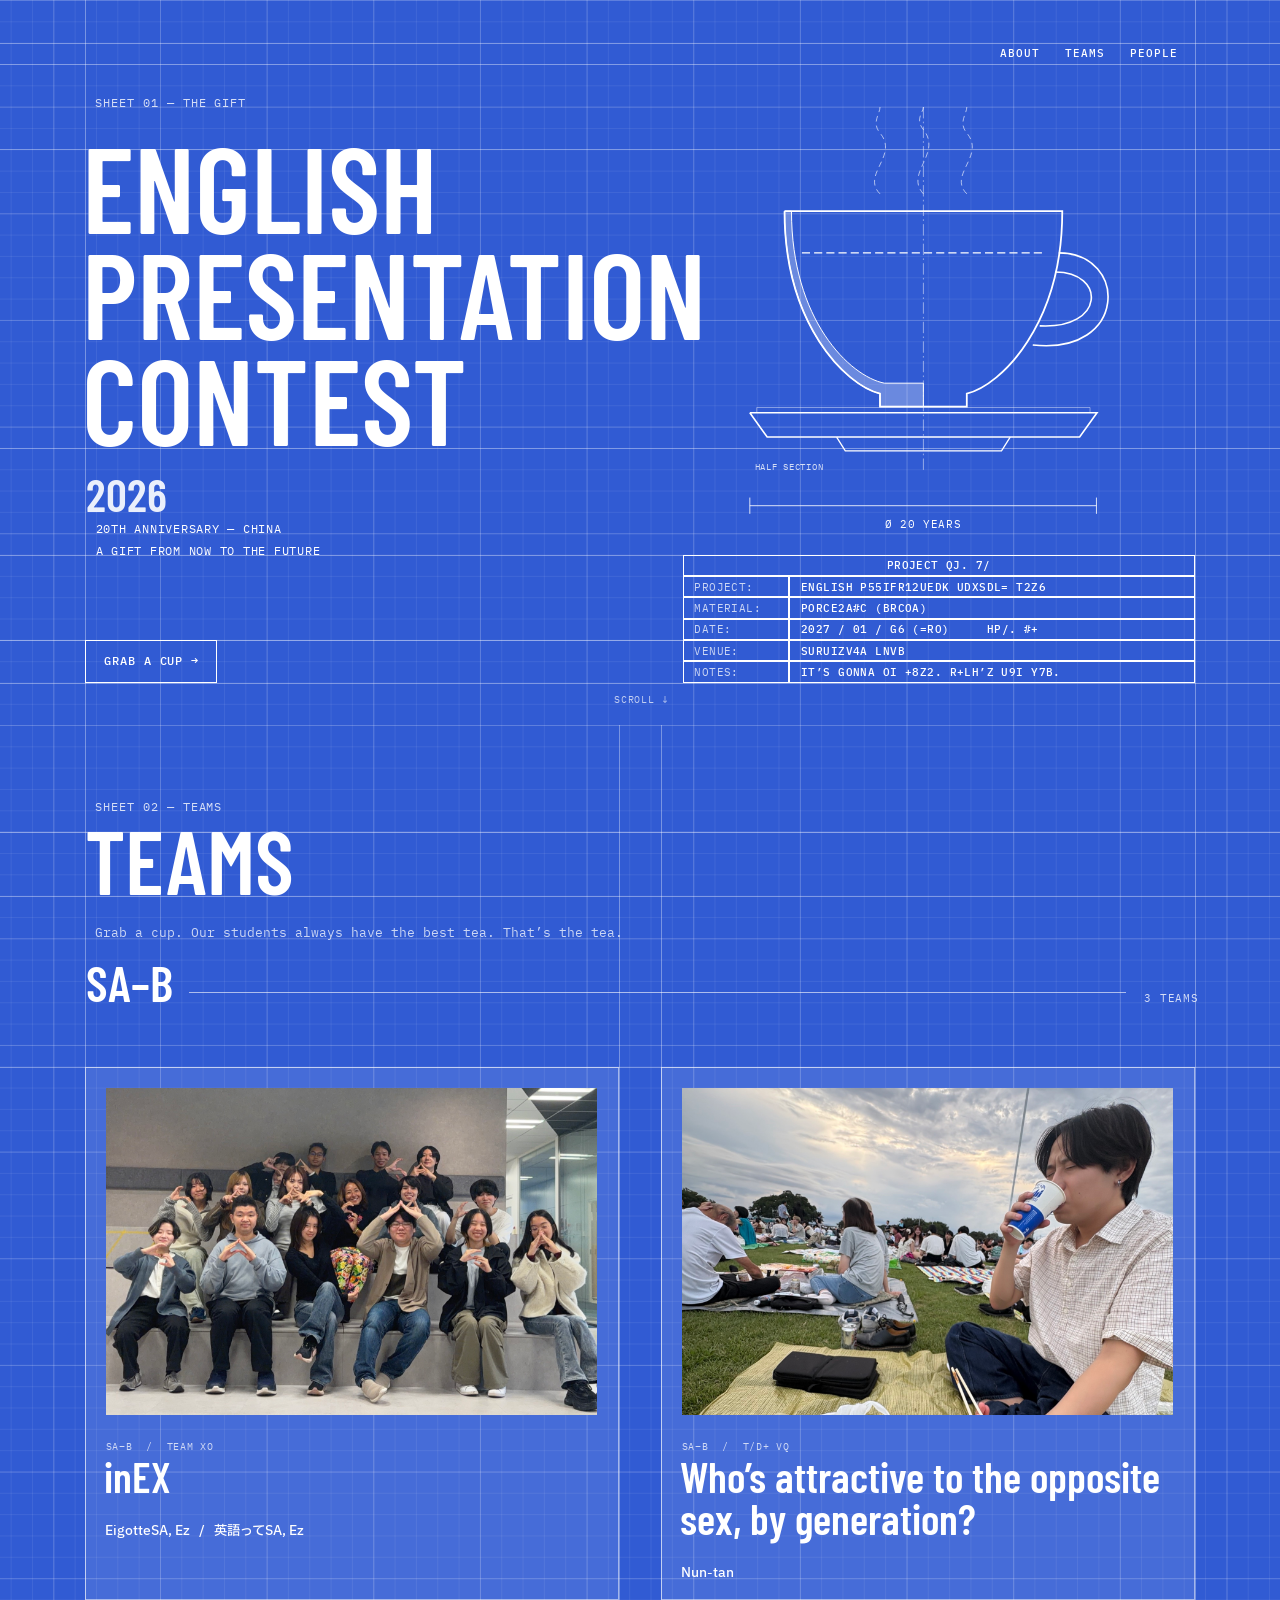
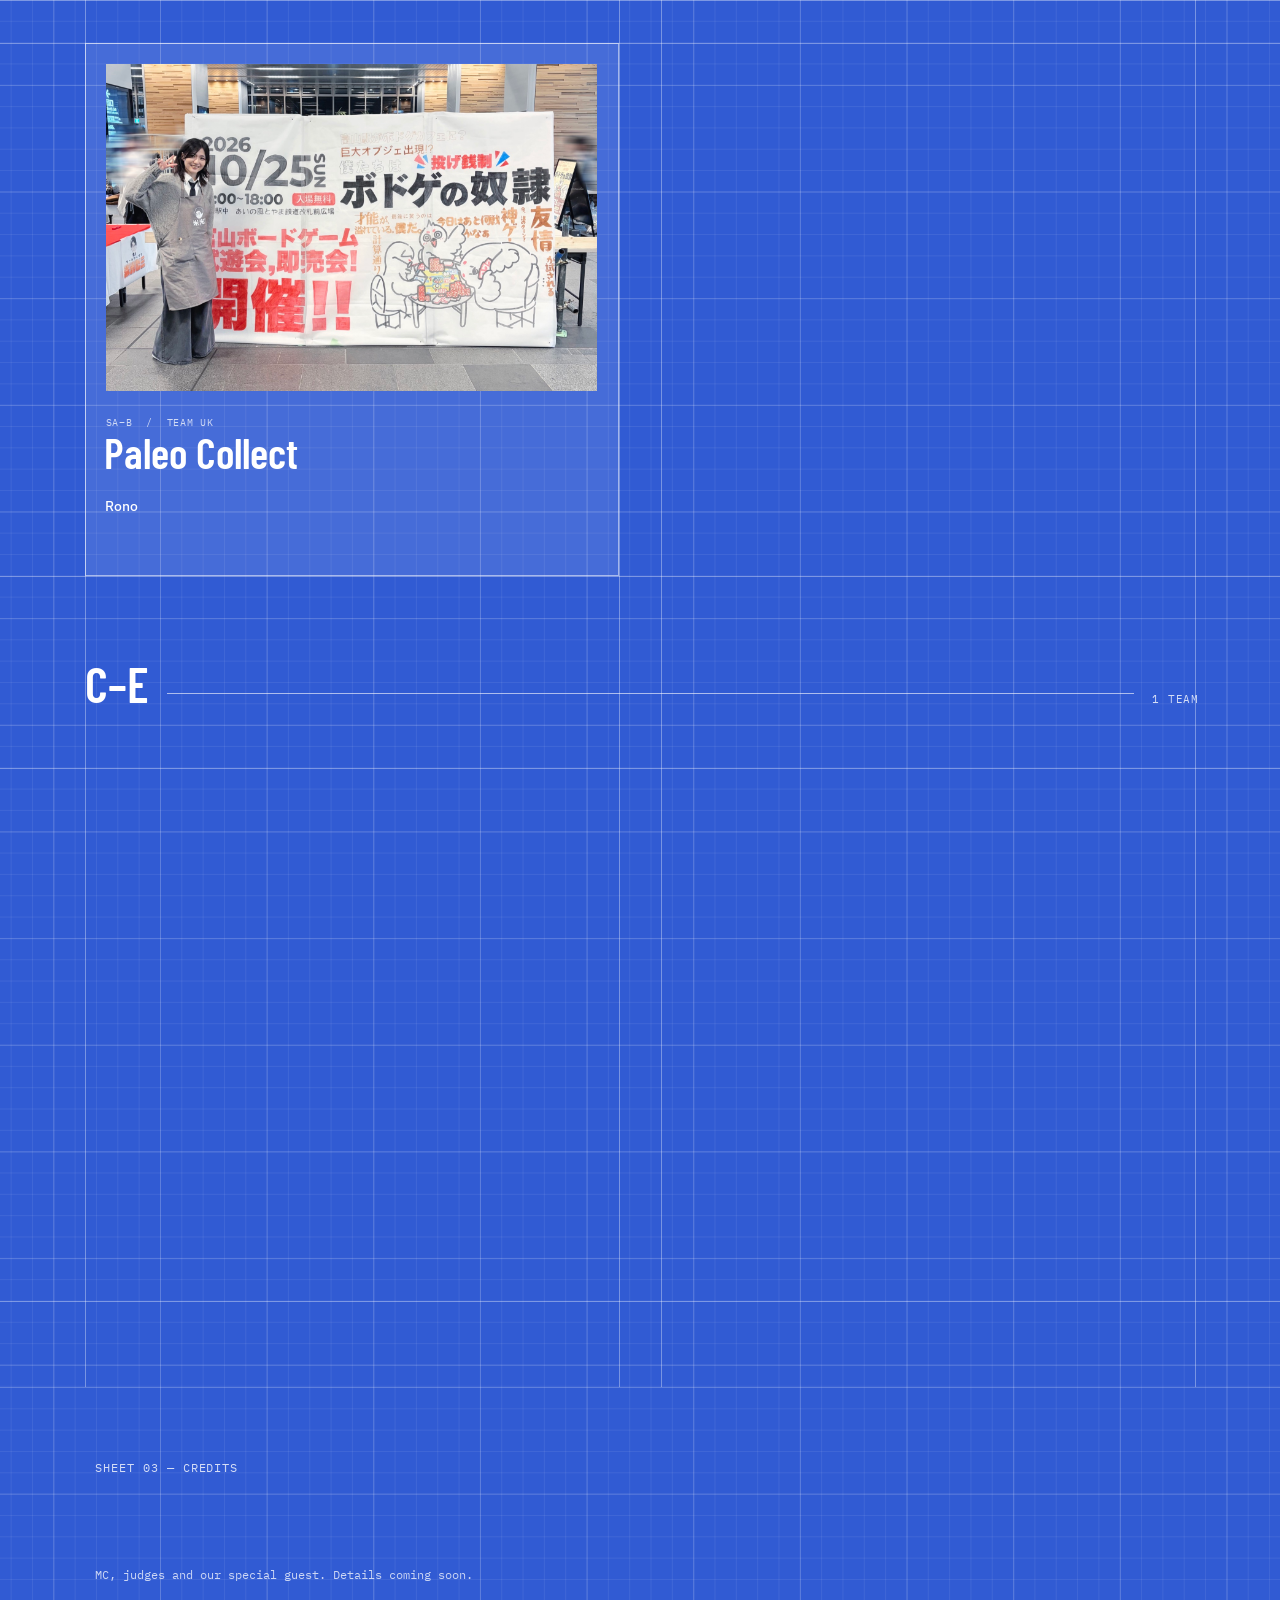
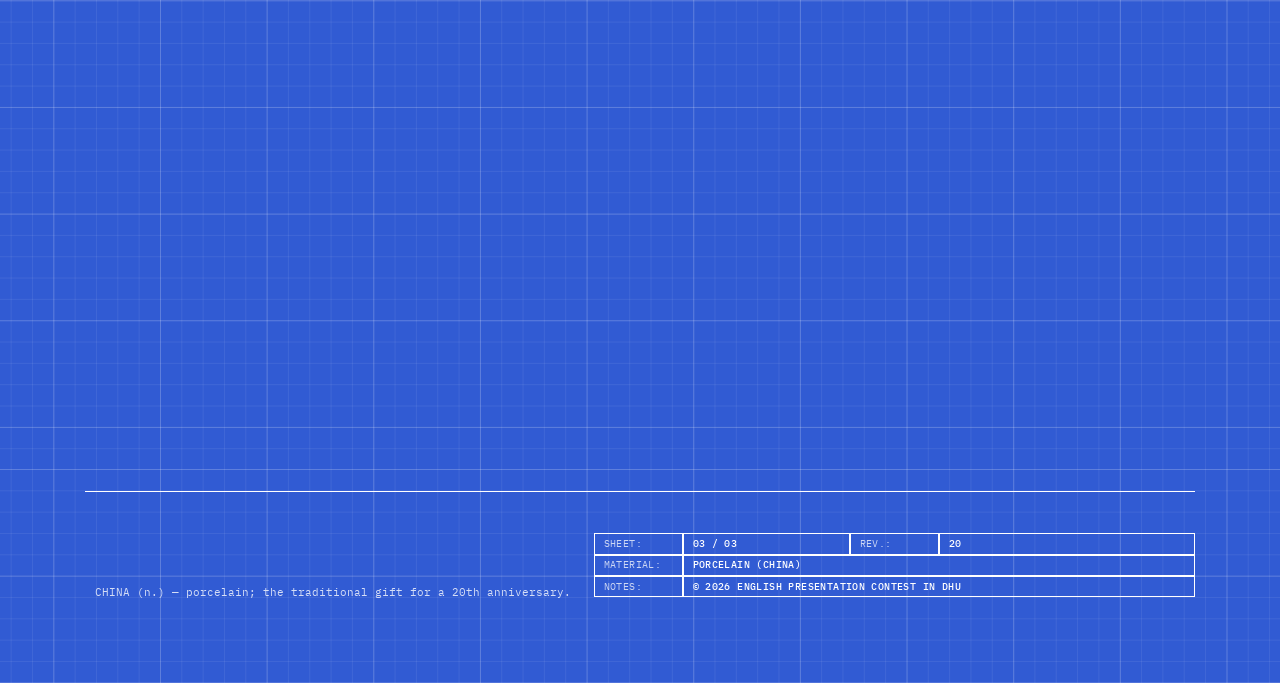
==== index.html @ fc4912f4 "Add EPC 2026 contest site (teacup blueprint design) Static one-page site: hero with teacup half-sect" ====
<!doctype html>
<html lang="en">
<head>
<meta charset="utf-8">
<meta name="viewport" content="width=device-width, initial-scale=1">
<title>English Presentation Contest in DHU 2026</title>
<meta name="description" content="English Presentation Contest in DHU 2026 — the 20th anniversary.">
<link rel="preconnect" href="https://fonts.googleapis.com">
<link rel="preconnect" href="https://fonts.gstatic.com" crossorigin>
<link href="https://fonts.googleapis.com/css2?family=Barlow+Condensed:wght@600&family=IBM+Plex+Mono:wght@400;500&family=IBM+Plex+Sans+JP:wght@500&display=swap" rel="stylesheet">
<link rel="stylesheet" href="style.css">
<script>document.documentElement.classList.add('js')</script>
<script src="script.js" defer></script>
</head>
<body>
<div class="page">

<!-- ============ 01 HERO ============ -->
<header class="sheet hero" id="top"><div class="frame">
  <div class="gh" style="top:48px"></div>
  <div class="gh" style="top:72px"></div>
  <div class="gh" style="top:168px"></div>
  <div class="gh" style="top:504px"></div>
  <div class="gh" style="top:624px"></div>
  <div class="gh" style="top:720px"></div>
  <div class="gh" style="top:768px"></div>
  <div class="gv" style="left:96px"></div>
  <div class="gv" style="left:1344px"></div>

  <nav class="nav rv" style="--d:.2s" aria-label="Main">
    <a class="a mono-m" style="left:1125px" href="about.html" data-hover-decode>ABOUT</a>
    <a class="a mono-m" style="left:1198px" href="#teams" data-hover-decode>TEAMS</a>
    <a class="a mono-m" style="left:1271px" href="#people" data-hover-decode>PEOPLE</a>
  </nav>

  <p class="a mono label" data-decode style="left:107.42px;top:107px">SHEET 01 — THE GIFT</p>
  <h1 class="a bc title" style="left:92.3px;top:150.11px" aria-label="English Presentation Contest"><span class="ln" style="--d:.25s"><span>ENGLISH</span></span><span class="ln" style="--d:.37s"><span>PRESENTATION</span></span><span class="ln" style="--d:.49s"><span>CONTEST</span></span></h1>
  <p class="a bc rv" style="--d:.8s;left:96.49px;top:524px;font-size:52px;line-height:62px;color:rgba(255,255,255,.9)">2026</p>
  <p class="a mono rv" style="--d:.9s;left:107.57px;top:583px;font-size:14px;line-height:24px;letter-spacing:.06em">20TH ANNIVERSARY — CHINA<br>A GIFT FROM NOW TO THE FUTURE</p>

  <a class="cta mono-m rv" style="--d:1.0s" href="#teams"><span>GRAB A CUP <i class="arrow">→</i></span></a>

  <p class="a mono rv scroll" style="--d:2.4s;left:690.8px;top:781px;font-size:11px;line-height:14px;letter-spacing:.08em;color:rgba(255,255,255,.7)">SCROLL ↓</p>

  <svg class="a cup" viewBox="0 0 546 520" width="499.8" height="476" style="left:788.72px;top:120px" role="img" aria-label="Blueprint of a teacup and saucer, half section" fill="none" stroke="#fff">
    <g class="steam"><path d="M220 106.739C196.533 83.2565 243.467 59.7739 220 32.0217C209.333 19.213 220 8.53913 220 0M273.333 106.739C249.867 81.1217 296.8 57.6391 273.333 27.7522C262.667 14.9435 273.333 6.40435 273.333 0M326.667 106.739C303.2 83.2565 350.133 59.7739 326.667 32.0217C316 19.213 326.667 8.53913 326.667 0" stroke-opacity=".75" stroke-dasharray="7 5"/></g>
    <path class="draw" style="--d:.55s" pathLength="1" d="M102.667 128.087C102.667 266.848 177.333 341.565 220 352.239V368.25H326.667V352.239C369.333 341.565 444 266.848 444 128.087H102.667Z" stroke-width="2.2"/>
    <path class="draw sec" style="--d:.75s" pathLength="1" d="M102.667 128.087C102.667 266.848 177.333 341.565 220 352.239V368.25H273.333V339.43H225.333C182.667 330.891 111.2 261.511 111.2 128.087H102.667Z" fill="#fff" stroke-width="1.2"/>
    <path class="draw" style="--d:1.0s" pathLength="1" d="M439.733 179.322C525.067 179.322 525.067 305.274 407.733 292.465M435.467 202.804C497.333 202.804 497.333 273.252 416.267 268.983" stroke-width="2"/>
    <path class="fade" style="--d:1.9s" d="M124 179.322H422.667" stroke-width="1.5" stroke-dasharray="10 5"/>
    <path class="draw" style="--d:1.15s" pathLength="1" d="M60 375.722H486.667L465.333 405.609H81.3333L60 375.722Z" stroke-width="2"/>
    <path class="draw" style="--d:1.3s" pathLength="1" d="M166.667 405.609L177.333 422.687H369.333L380 405.609" stroke-width="1.6"/>
    <path class="draw" style="--d:1.4s" pathLength="1" d="M68.5333 375.722V369.317H478.133V375.722" stroke-opacity=".5"/>
    <path class="fade" style="--d:.4s" d="M273.333 0V448.304" stroke-opacity=".6" stroke-dasharray="14 4 2 4"/>
    <path class="draw" style="--d:1.6s" pathLength="1" d="M60 490H486M60 480V500M486 480V500"/>
  </svg>
  <p class="a mono rv" style="--d:1.9s;left:849.13px;top:519.09px;font-size:10px;line-height:13px;letter-spacing:.08em;color:rgba(255,255,255,.8)">HALF SECTION</p>
  <p class="a mono rv" style="--d:2.0s;left:788.72px;top:581.33px;width:499.78px;text-align:center;font-size:12px;line-height:16px;letter-spacing:.06em">Ø 20 YEARS</p>

  <div class="tblock tb-hero rv" style="--d:1.3s">
    <div class="v head" data-decode data-delay="1.4">PROJECT No. 20</div>
    <div class="k">PROJECT:</div><div class="v" data-decode data-delay="1.5">ENGLISH PRESENTATION CONTEST 2026</div>
    <div class="k">MATERIAL:</div><div class="v" data-decode data-delay="1.5">PORCELAIN (CHINA)</div>
    <div class="k">DATE:</div><div class="v" style="white-space:pre" data-decode data-delay="1.5"><time datetime="2027-01-28">2027 / 01 / 28 (THU)</time>     REV. 20</div>
    <div class="k">VENUE:</div><div class="v" data-decode data-delay="1.5">SURUGADAI HALL</div>
    <div class="k">NOTES:</div><div class="v" data-decode data-delay="1.5">IT’S GONNA BE GOOD. THAT’S THE TEA.</div>
  </div>
</div></header>

<main>
<!-- ============ 02 TEAMS ============ -->
<section class="sheet teams" id="teams" aria-labelledby="teams-h"><div class="frame">
  <div class="gh" style="top:120px"></div>
  <div class="gh" style="top:192px"></div>
  <div class="gh" style="top:384px"></div>
  <div class="gh" style="top:984px"></div>
  <div class="gh" style="top:1032px"></div>
  <div class="gh" style="top:1632px"></div>
  <div class="gh" style="top:1848px"></div>
  <div class="gh" style="top:2448px"></div>
  <div class="gv" style="left:96px"></div>
  <div class="gv" style="left:696px"></div>
  <div class="gv" style="left:744px"></div>
  <div class="gv" style="left:1344px"></div>

  <p class="a mono label" data-decode style="left:107.42px;top:83px">SHEET 02 — TEAMS</p>
  <h2 class="a bc h2 rise" id="teams-h" style="left:95.18px;top:90.2px">TEAMS</h2>
  <p class="a mono" style="left:107.16px;top:224px;font-size:15px;line-height:20px;color:rgba(255,255,255,.75)">Grab a cup. Our students always have the best tea. That’s the tea.</p>

  <!-- SA–B -->
  <h3 class="a bc rise" style="left:96.21px;top:256px;font-size:56px;line-height:67px">SA–B</h3>
  <div class="group-rule" style="left:213px;top:299.5px;width:1054px"></div>
  <p class="a mono count" style="left:1287px;top:299px">3 TEAMS</p>

  <button class="card" style="left:96px;top:384px" data-team="eigottesa-ez" aria-haspopup="dialog">
    <img src="images/eigottesa-ez.jpg" alt="" width="552" height="368">
    <span class="c mono lbl" data-decode data-delay=".3">SA–B  /  TEAM 01</span>
    <span class="c bc proj">inEX</span>
    <span class="c jp team">EigotteSA, Ez   /   英語ってSA, Ez</span>
  </button>

  <button class="card" style="left:744px;top:384px" data-team="nun-tan" aria-haspopup="dialog">
    <img src="images/nun-tan.jpg" alt="" width="552" height="368">
    <span class="c mono lbl" data-decode data-delay=".3">SA–B  /  TEAM 02</span>
    <span class="c bc proj">Who’s attractive to the opposite sex, by generation?</span>
    <span class="c jp team after2">Nun-tan</span>
  </button>

  <button class="card" style="left:96px;top:1032px" data-team="rono" aria-haspopup="dialog">
    <img src="images/rono.jpg" alt="" width="552" height="368">
    <span class="c mono lbl" data-decode data-delay=".3">SA–B  /  TEAM 03</span>
    <span class="c bc proj">Paleo Collect</span>
    <span class="c jp team">Rono</span>
  </button>

  <!-- C–E -->
  <h3 class="a bc rise" style="left:95.65px;top:1720px;font-size:56px;line-height:67px">C–E</h3>
  <div class="group-rule" style="left:188px;top:1763.5px;width:1088px"></div>
  <p class="a mono count" style="left:1296px;top:1763px">1 TEAM</p>

  <button class="card" style="left:96px;top:1848px" data-team="were-creatures" aria-haspopup="dialog">
    <img src="images/were-creatures.jpg" alt="" width="552" height="368">
    <span class="c mono lbl" data-decode data-delay=".3">C–E  /  TEAM 04</span>
    <span class="c bc proj">Exploration Adventure Game</span>
    <span class="c jp team">We’re Creatures</span>
  </button>
</div></section>

<!-- ============ 03 PEOPLE ============ -->
<section class="sheet people" id="people" aria-labelledby="people-h"><div class="frame">
  <div class="gh" style="top:120px"></div>
  <div class="gh" style="top:192px"></div>
  <div class="gh" style="top:360px"></div>
  <div class="gh" style="top:528px"></div>
  <div class="gv" style="left:96px"></div>
  <div class="gv" style="left:1344px"></div>

  <p class="a mono label" data-decode style="left:107.42px;top:83px">SHEET 03 — CREDITS</p>
  <h2 class="a bc h2 rise" id="people-h" style="left:92.67px;top:90.2px">PEOPLE</h2>
  <p class="a mono" style="left:107.12px;top:203px;font-size:13px;line-height:17px;color:rgba(255,255,255,.75)">MC, judges and our special guest. Details coming soon.</p>

  <h3 class="a bc role rv" style="left:106.16px">MC</h3>
  <h3 class="a bc role rv" style="left:538.85px">SPECIAL GUEST</h3>
  <h3 class="a bc role rv" style="left:803.39px">JUDGES</h3>
  <!-- people: circle x positions 96 / 288 / 528 / 792 / 984 / 1176 -->
  <svg class="ph" style="left:96px" viewBox="0 0 168 168" aria-hidden="true"><circle cx="84" cy="84" r="83.25" fill="rgba(255,255,255,.1)" stroke="#fff" stroke-width="1.5" stroke-dasharray="6 5"/></svg>
  <svg class="ph" style="left:288px" viewBox="0 0 168 168" aria-hidden="true"><circle cx="84" cy="84" r="83.25" fill="rgba(255,255,255,.1)" stroke="#fff" stroke-width="1.5" stroke-dasharray="6 5"/></svg>
  <svg class="ph" style="left:528px" viewBox="0 0 168 168" aria-hidden="true"><circle cx="84" cy="84" r="83.25" fill="rgba(255,255,255,.1)" stroke="#fff" stroke-width="1.5" stroke-dasharray="6 5"/></svg>
  <svg class="ph" style="left:792px" viewBox="0 0 168 168" aria-hidden="true"><circle cx="84" cy="84" r="83.25" fill="rgba(255,255,255,.1)" stroke="#fff" stroke-width="1.5" stroke-dasharray="6 5"/></svg>
  <svg class="ph" style="left:984px" viewBox="0 0 168 168" aria-hidden="true"><circle cx="84" cy="84" r="83.25" fill="rgba(255,255,255,.1)" stroke="#fff" stroke-width="1.5" stroke-dasharray="6 5"/></svg>
  <svg class="ph" style="left:1176px" viewBox="0 0 168 168" aria-hidden="true"><circle cx="84" cy="84" r="83.25" fill="rgba(255,255,255,.1)" stroke="#fff" stroke-width="1.5" stroke-dasharray="6 5"/></svg>

  <p class="a bc tba rv" style="left:107.27px">TBA</p><p class="a mono aff rv" style="left:107.12px">Name / Affiliation</p>
  <p class="a bc tba rv" style="left:299.27px">TBA</p><p class="a mono aff rv" style="left:299.12px">Name / Affiliation</p>
  <p class="a bc tba rv" style="left:539.27px">TBA</p><p class="a mono aff rv" style="left:539.12px">Name / Affiliation</p>
  <p class="a bc tba rv" style="left:803.27px">TBA</p><p class="a mono aff rv" style="left:803.12px">Name / Affiliation</p>
  <p class="a bc tba rv" style="left:995.27px">TBA</p><p class="a mono aff rv" style="left:995.12px">Name / Affiliation</p>
  <p class="a bc tba rv" style="left:1187.27px">TBA</p><p class="a mono aff rv" style="left:1187.12px">Name / Affiliation</p>
</div></section>
</main>

<!-- ============ FOOTER ============ -->
<footer class="sheet footer"><div class="frame">
  <div class="gh" style="top:72px"></div>
  <div class="gh" style="top:120px"></div>
  <div class="gh" style="top:144px"></div>
  <div class="gv" style="left:96px"></div>
  <div class="gv" style="left:1344px"></div>

  <div class="foot-rule"></div>
  <p class="a bc rise" style="left:94.41px;top:52.27px;font-size:66.48px;line-height:80px">EPC / DHU 2026</p>
  <p class="a mono" style="left:107.16px;top:130.46px;font-size:12px;line-height:16px;color:rgba(255,255,255,.8)">CHINA (n.) — porcelain; the traditional gift for a 20th anniversary.</p>

  <div class="tblock tb-foot">
    <div class="k">SHEET:</div><div class="v" data-decode>03 / 03</div><div class="k">REV.:</div><div class="v" data-decode>20</div>
    <div class="k">MATERIAL:</div><div class="v wide" data-decode>PORCELAIN (CHINA)</div>
    <div class="k">NOTES:</div><div class="v wide" data-decode>© 2026 ENGLISH PRESENTATION CONTEST IN DHU</div>
  </div>
</div></footer>

</div>

<dialog class="modal" id="team-modal" aria-labelledby="modal-proj">
  <button class="modal-close" type="button" data-close>CLOSE ×</button>
  <div class="modal-inner">
    <img id="modal-img" src="" alt="">
    <div>
      <p class="mono lbl" id="modal-lbl"></p>
      <h3 class="bc proj" id="modal-proj"></h3>
      <p class="jp team" id="modal-team"></p>
      <div class="rule"></div>
      <p class="mono cap">MEMBERS</p>
      <ul class="mono txt" id="modal-members"></ul>
      <p class="mono cap" id="modal-about-cap">ABOUT</p>
      <p class="mono txt" id="modal-about"></p>
    </div>
  </div>
</dialog>
</body>
</html>
---- style.css ----
/* EPC / DHU 2026 — Teacup
   Layout follows the Figma file 1:1 at 1440px wide (24px grid). */

:root {
  --bg: #315bd3;
  --white: #fff;
  --guide: rgba(255, 255, 255, .35);
  --grid-major: rgba(255, 255, 255, .16);
  --grid-minor: rgba(255, 255, 255, .07);
  --bc: "Barlow Condensed", sans-serif;
  --mono: "IBM Plex Mono", monospace;
  --jp: "IBM Plex Sans JP", sans-serif;
}

* { box-sizing: border-box; margin: 0; padding: 0; }

html { background: var(--bg); }
body {
  background: var(--bg);
  color: var(--white);
  font-family: var(--mono);
  -webkit-font-smoothing: antialiased;
  overflow-x: hidden;
}
a { color: inherit; text-decoration: none; }
img { display: block; }

/* Fixed 1440px canvas, scaled to the viewport by script.js */
.page { width: 1440px; zoom: var(--scale, 1); }
@media (min-width: 1440px) { .page { width: 100%; } }

/* 1440px content frame, centered; sections and grid run full-bleed */
.frame { position: relative; width: 1440px; height: 100%; margin: 0 auto; }

/* Each section is a sheet with its own 24px grid */
.sheet {
  position: relative;
  width: 100%;
  background-position: calc(50% - 720px) 0;
  background-image:
    linear-gradient(to right, var(--grid-major) 1px, transparent 1px),
    linear-gradient(to bottom, var(--grid-major) 1px, transparent 1px),
    linear-gradient(to right, var(--grid-minor) 1px, transparent 1px),
    linear-gradient(to bottom, var(--grid-minor) 1px, transparent 1px);
  background-size: 120px 120px, 120px 120px, 24px 24px, 24px 24px;
}
.hero   { height: 816px; }
.teams  { height: 2544px; }
.people { height: 768px; }
.footer { height: 240px; }

/* Guide lines */
.gh, .gv { position: absolute; background: var(--guide); pointer-events: none; }
.gh { left: -2000px; width: 5440px; height: 1px; }
.gv { top: 0; width: 1px; height: 100%; }

/* Absolutely placed elements */
.a { position: absolute; white-space: nowrap; }

/* Type */
.bc   { font-family: var(--bc); font-weight: 600; }
.mono { font-family: var(--mono); font-weight: 400; }
.mono-m { font-family: var(--mono); font-weight: 500; }
.jp   { font-family: var(--jp); font-weight: 500; }

.label { font-size: 13px; line-height: 17px; letter-spacing: .08em; color: rgba(255,255,255,.8); }
.h2    { font-size: 100.56px; line-height: 121px; }

/* Hero */
.nav a { font-size: 12px; line-height: 16px; letter-spacing: .1em; top: 52.19px; }
.title { font-size: 135.75px; line-height: 119.3px; white-space: pre; }
.cta {
  position: absolute; left: 96px; top: 720px; width: 148px; height: 48px;
  border: 1.5px solid var(--white);
}
.cta span {
  position: absolute; left: 20px; top: 14px;
  font-size: 13px; line-height: 17px; letter-spacing: .08em; white-space: nowrap;
}
.cta:hover { background: rgba(255,255,255,.12); }

/* Title-block tables */
.tblock { position: absolute; display: grid; }
.tblock > div {
  border: 1px solid var(--white);
  font-size: 11px; letter-spacing: .04em; white-space: nowrap;
}
.tblock .k { font-weight: 400; color: rgba(255,255,255,.75); }
.tblock .v { font-weight: 500; }
.tb-hero { left: 768px; top: 624px; grid-template-columns: 120px 456px; grid-template-rows: repeat(6, 24px); }
.tb-hero .head { grid-column: span 2; text-align: center; padding: 2px 0 0; }
.tb-hero > div { padding: 2px 0 0 12px; font-size: 12px; line-height: 18px; }
.tb-foot { left: 668px; top: 72px; grid-template-columns: 100px 188px 100px 288px; grid-template-rows: 24px 24px 24px; }
.tb-foot > div { padding: 4px 0 0 10px; line-height: 14px; }
.tb-foot .wide { grid-column: span 3; }

/* Teams */
.group-rule { position: absolute; height: 1px; background: rgba(255,255,255,.6); }
.count { font-size: 12px; line-height: 16px; letter-spacing: .08em; color: rgba(255,255,255,.8); }

/* Team card: 600 × 600, two per row (x = 96 / 744). Opens the team modal. */
.card {
  position: absolute; width: 600px; height: 600px;
  background: rgba(255,255,255,.1);
  border: 1.5px solid rgba(255,255,255,.5);
  color: inherit; font: inherit; text-align: left; cursor: pointer;
  transition: background-color .2s;
}
.card:hover, .card:focus-visible { background: rgba(255,255,255,.18); outline: none; }
.card img {
  position: absolute; left: 22.5px; top: 22.5px; width: 552px; height: 368px; object-fit: cover;
}
.card .c { position: absolute; width: 552px; }
.card .lbl  { left: 21.62px; top: 414.5px; font-size: 11px; line-height: 24px; letter-spacing: .08em; color: rgba(255,255,255,.75); white-space: pre; }
.card .proj { left: 19.91px; top: 435.5px; font-size: 48px; line-height: 48px; }
.card .team { left: 21.12px; top: 509.5px; font-size: 15px; line-height: 24px; white-space: pre-wrap; }
.card .team.after2 { top: 557.5px; } /* project title on 2 lines */

/* Team modal */
.modal {
  width: min(960px, calc(100vw - 32px)); max-height: calc(100vh - 32px);
  margin: auto; padding: 0;
  background-color: var(--bg); color: var(--white);
  border: 1.5px solid var(--white);
  background-image:
    linear-gradient(to right, var(--grid-minor) 1px, transparent 1px),
    linear-gradient(to bottom, var(--grid-minor) 1px, transparent 1px);
  background-size: 24px 24px;
}
.modal::backdrop { background: rgba(10, 25, 80, .7); }
.modal-inner { display: grid; grid-template-columns: 1fr 1fr; gap: 48px; padding: 48px; }
.modal img { width: 100%; aspect-ratio: 3 / 2; object-fit: cover; }
.modal .lbl  { font-size: 11px; line-height: 24px; letter-spacing: .08em; color: rgba(255,255,255,.75); white-space: pre; }
.modal .proj { font-size: 48px; line-height: 48px; }
.modal .team { margin-top: 16px; font-size: 15px; line-height: 24px; white-space: pre-wrap; }
.modal .rule { height: 1px; background: rgba(255,255,255,.4); margin: 24px 0; }
.modal .cap  { font-size: 10px; line-height: 24px; letter-spacing: .08em; color: rgba(255,255,255,.7); }
.modal .txt  { font-size: 13px; line-height: 24px; color: rgba(255,255,255,.9); }
.modal .txt + .cap { margin-top: 24px; }
.modal ul { list-style: none; }
.modal-close {
  position: absolute; top: 12px; right: 12px;
  background: none; border: 1px solid var(--white); color: var(--white);
  font: 500 11px/1 var(--mono); letter-spacing: .08em; padding: 6px 10px; cursor: pointer;
}
.modal-close:hover { background: rgba(255,255,255,.15); }
@media (max-width: 720px) {
  .modal-inner { grid-template-columns: 1fr; gap: 24px; padding: 48px 24px 24px; }
  .modal .proj { font-size: 36px; line-height: 40px; }
}

/* People */
.ph { position: absolute; top: 360px; width: 168px; height: 168px; }
.role { font-size: 36px; line-height: 43px; top: 276px; }
.tba  { font-size: 26px; line-height: 31px; top: 550px; }
.aff  { font-size: 11px; line-height: 14px; top: 589px; color: rgba(255,255,255,.7); }

/* Footer */
.foot-rule { position: absolute; left: 96px; top: 24px; width: 1248px; height: 1.5px; background: var(--white); }

/* =========================================================
   Motion
   - .js is set in <head>; without JS everything is shown as-is.
   - A section gets .in when it enters the viewport (hero: on load).
   - --d = delay, --i = stagger index (set by script.js)
   ========================================================= */
:root { --ease: cubic-bezier(.2, .7, .2, 1); }

/* Guide lines draw across */
.js .gh { transform: scaleX(0); transform-origin: left center; }
.js .gv { transform: scaleY(0); transform-origin: center top; }
.js .in .gh, .js .in .gv {
  transform: none;
  transition: transform 1.4s var(--ease) calc(var(--i, 0) * 70ms);
}

/* Fade up */
.js .rv { opacity: 0; translate: 0 12px; }
.js .in .rv {
  opacity: 1; translate: 0 0;
  transition: opacity .8s var(--ease) var(--d, 0s), translate .8s var(--ease) var(--d, 0s);
}

/* Title lines rise from a mask */
.title .ln { display: block; overflow: hidden; }
.title .ln > span { display: block; }
.js .title .ln > span { transform: translateY(105%); }
.js .in .title .ln > span { transform: none; transition: transform 1s var(--ease) var(--d, 0s); }

/* Section headings rise (inner span added by script.js) */
.rise { overflow: hidden; }
.rise > span { display: block; }
.js .rise > span { transform: translateY(105%); }
.js .in .rise > span { transform: none; transition: transform .9s var(--ease) .15s; }

/* Teacup: solid lines draw, dashed lines fade, section fill appears last */
.cup .draw { stroke-dasharray: 1; stroke-dashoffset: 0; }
.cup .sec { fill-opacity: .28; }
.js .cup .draw { stroke-dashoffset: 1; }
.js .cup .sec { fill-opacity: 0; }
.js .cup .fade, .js .cup .steam { opacity: 0; }
.js .in .cup .draw { stroke-dashoffset: 0; transition: stroke-dashoffset 1.4s var(--ease) var(--d, 0s); }
.js .in .cup .sec { fill-opacity: .28; transition: stroke-dashoffset 1.4s var(--ease) var(--d, 0s), fill-opacity .8s ease 2.1s; }
.js .in .cup .fade { opacity: 1; transition: opacity .8s ease var(--d, 0s); }
.js .in .cup .steam { opacity: 1; transition: opacity 1.2s ease 2.2s; }
.cup .steam path { animation: steam 1.8s linear infinite; }
@keyframes steam { to { stroke-dashoffset: -24; } }

/* Team cards and people circles */
.js .card { opacity: 0; translate: 0 24px; }
.js .card.in {
  opacity: 1; translate: 0 0;
  transition: opacity .9s var(--ease) calc(.2s + var(--i, 0) * 120ms),
              translate .9s var(--ease) calc(.2s + var(--i, 0) * 120ms),
              background-color .2s;
}
.js .ph { opacity: 0; scale: .9; }
.js .in .ph {
  opacity: 1; scale: 1;
  transition: opacity .8s var(--ease) calc(.3s + var(--i, 0) * 90ms), scale .8s var(--ease) calc(.3s + var(--i, 0) * 90ms);
}
.ph circle { transform-origin: center; transition: transform .6s var(--ease); }
.ph:hover circle { transform: rotate(30deg); }

/* Small touches */
.cta .arrow { display: inline-block; font-style: normal; transition: transform .25s var(--ease); }
.cta:hover .arrow { transform: translateX(4px); }
.js .in .scroll { animation: bob 2s ease-in-out 3.2s infinite; }
@keyframes bob { 50% { translate: 0 4px; } }

@media (prefers-reduced-motion: reduce) {
  .js .gh, .js .gv, .js .rv, .js .title .ln > span, .js .rise > span,
  .js .card, .js .ph { transform: none !important; translate: none !important; scale: none !important; opacity: 1 !important; transition: none !important; }
  .js .cup .draw { stroke-dashoffset: 0 !important; transition: none !important; }
  .js .cup .sec { fill-opacity: .28 !important; }
  .js .cup .fade, .js .cup .steam { opacity: 1 !important; transition: none !important; }
  .cup .steam path, .js .in .scroll { animation: none !important; }
}
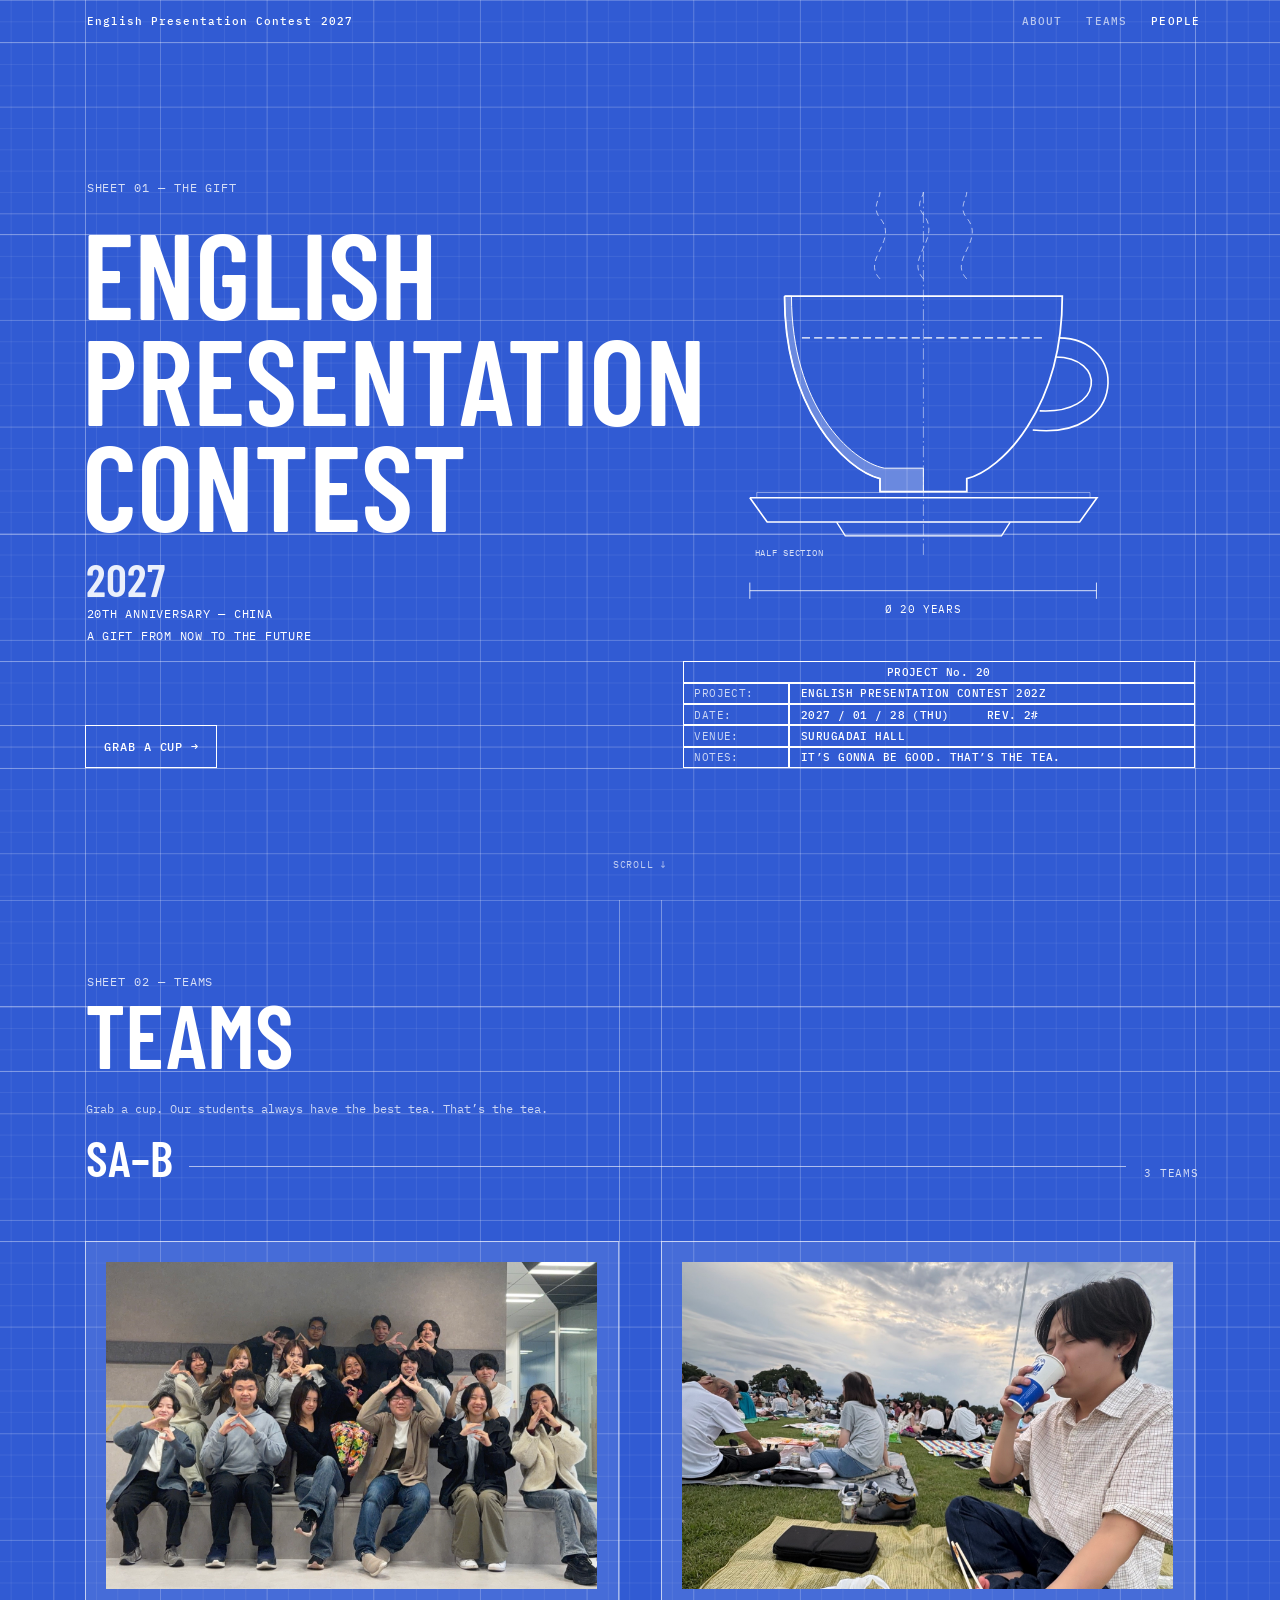
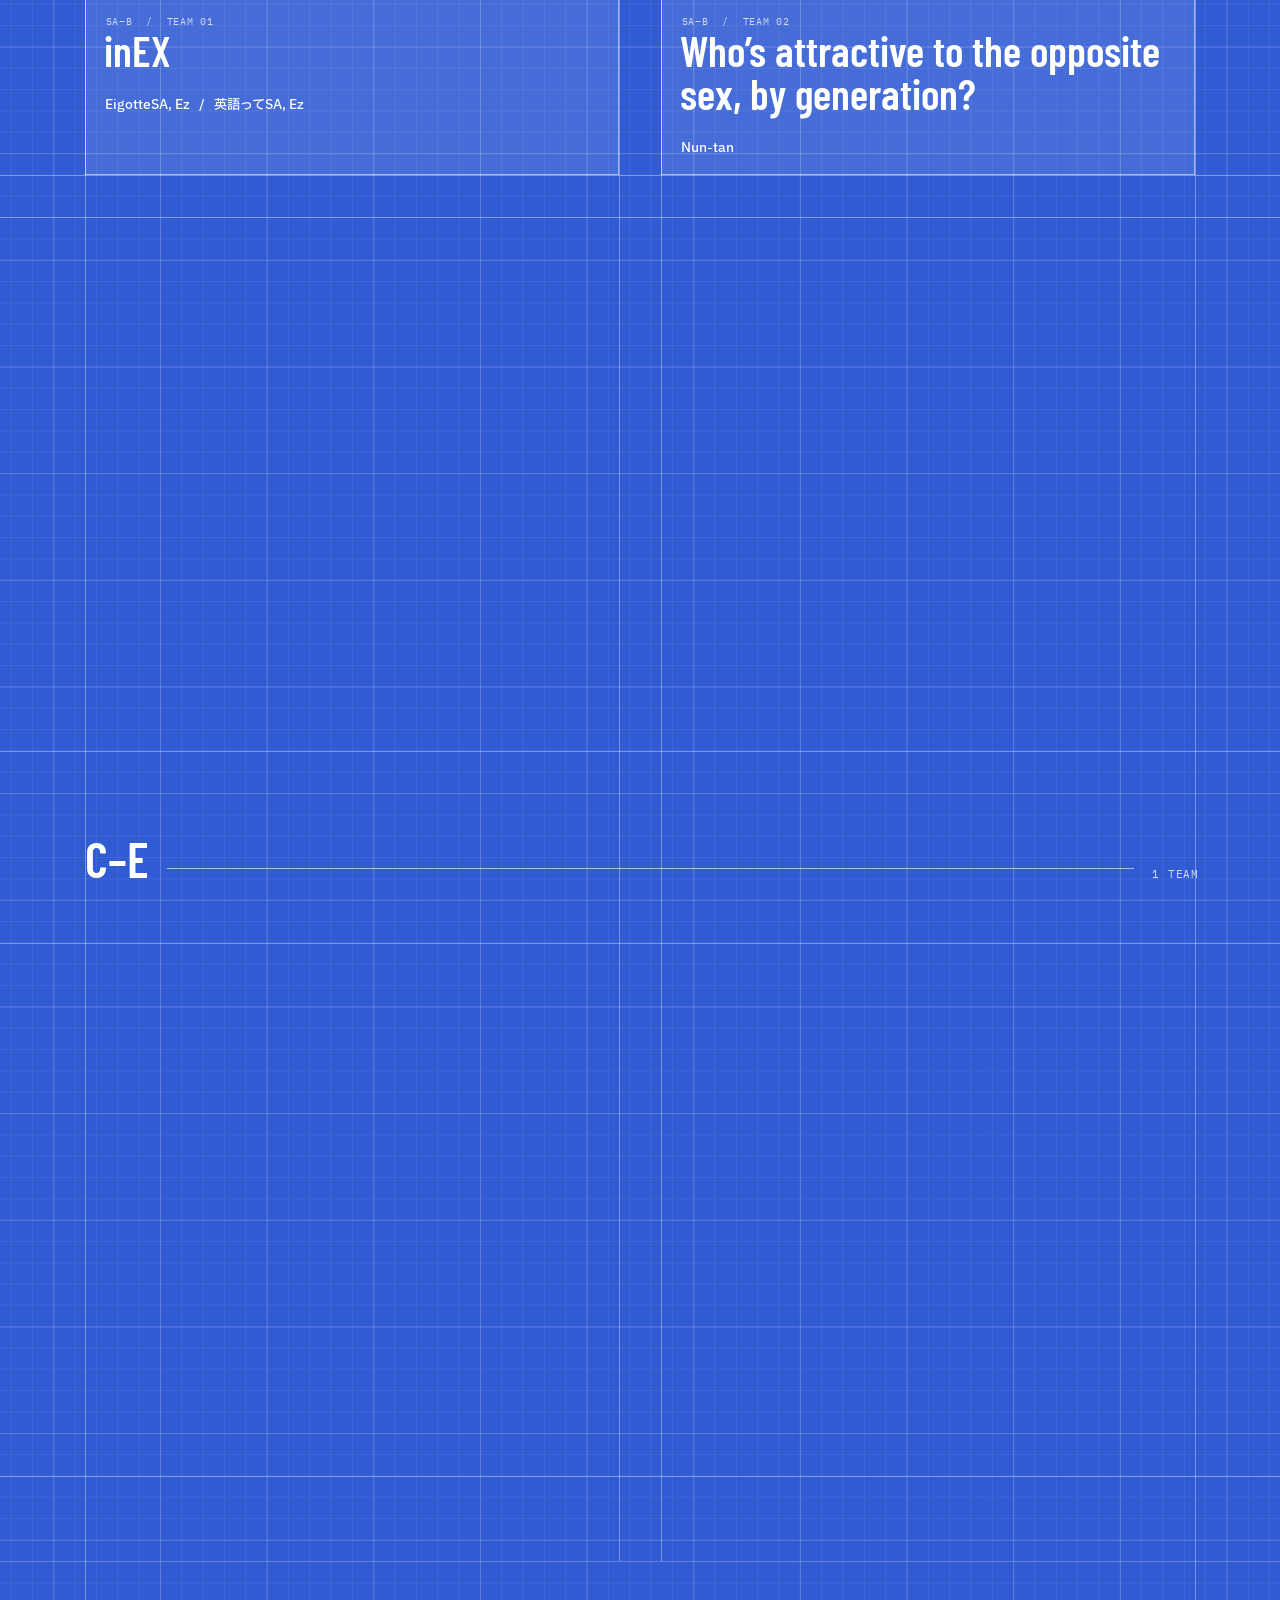
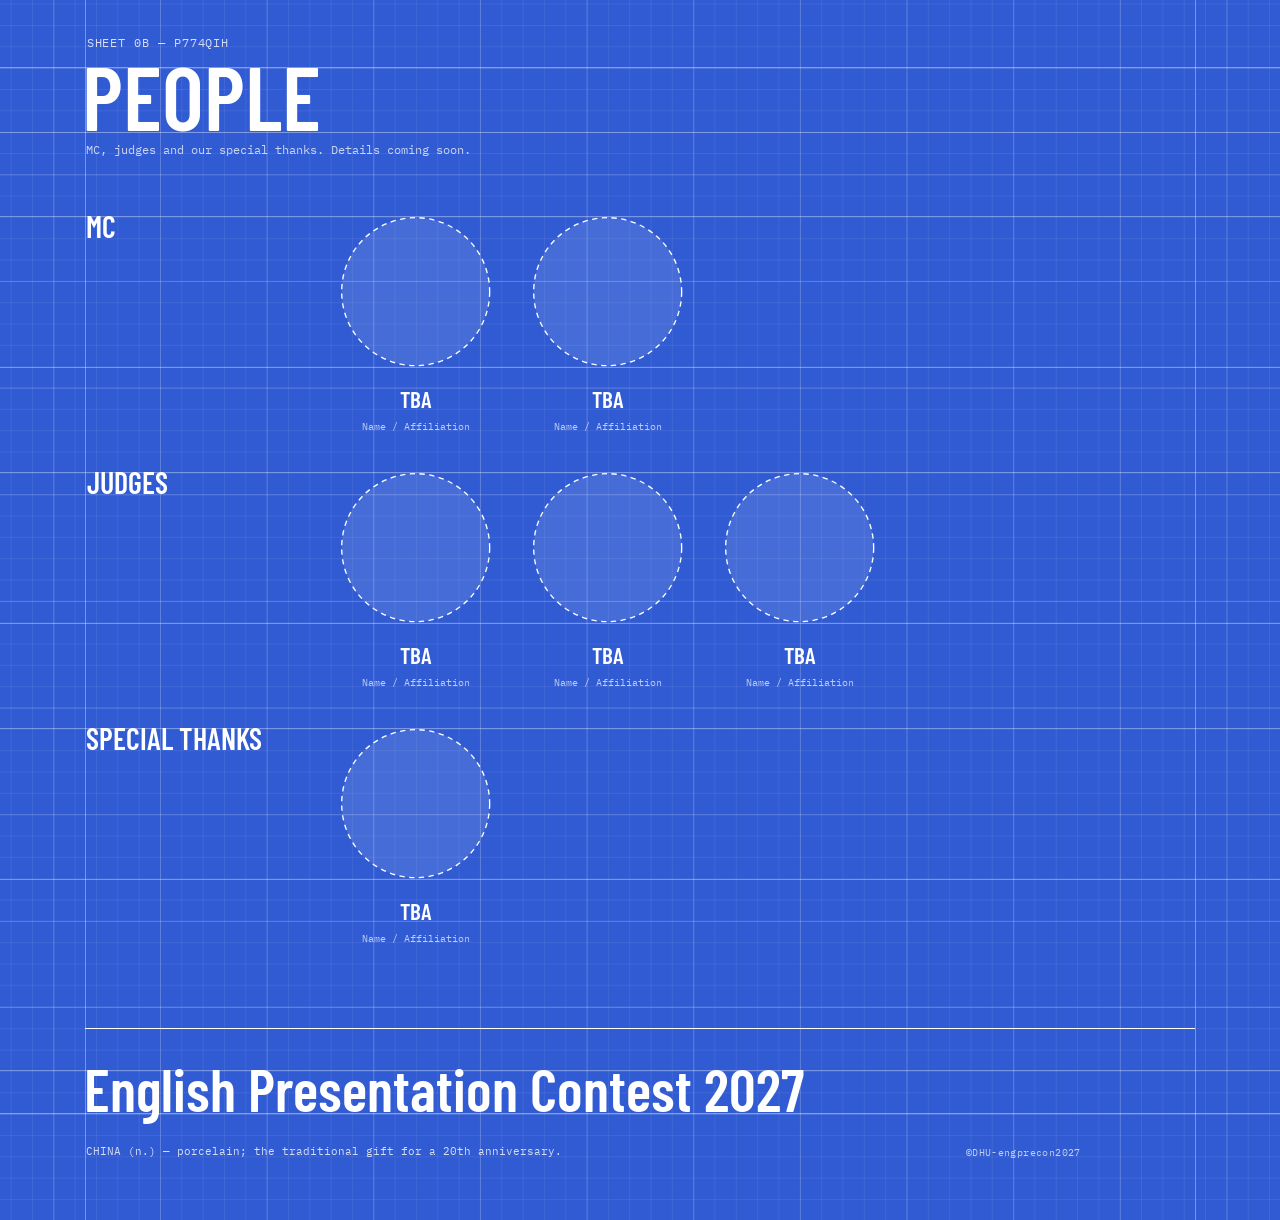
==== commit 7f3ea45b: "Update EPC 2027 site: mobile layout, nav, content file, layout fixes - Mobile (390px) layout with ha" ====
--- a/index.html
+++ b/index.html
@@ -3,44 +3,55 @@
 <head>
 <meta charset="utf-8">
 <meta name="viewport" content="width=device-width, initial-scale=1">
-<title>English Presentation Contest in DHU 2026</title>
-<meta name="description" content="English Presentation Contest in DHU 2026 — the 20th anniversary.">
+<title>English Presentation Contest in DHU 2027</title>
+<meta name="description" content="English Presentation Contest in DHU 2027 — the 20th anniversary.">
 <link rel="preconnect" href="https://fonts.googleapis.com">
 <link rel="preconnect" href="https://fonts.gstatic.com" crossorigin>
 <link href="https://fonts.googleapis.com/css2?family=Barlow+Condensed:wght@600&family=IBM+Plex+Mono:wght@400;500&family=IBM+Plex+Sans+JP:wght@500&display=swap" rel="stylesheet">
 <link rel="stylesheet" href="style.css">
 <script>document.documentElement.classList.add('js')</script>
+<script src="content.js" defer></script>
 <script src="script.js" defer></script>
 </head>
 <body>
+<!-- Top bar: always visible. Logo slot on the left (replace the text with <img src="images/logo.svg" alt="EPC 2027"> when delivered) -->
+<header class="topbar" id="topbar">
+  <div class="bar-inner">
+    <div class="bar-gv d-only" style="left:96px"></div>
+    <div class="bar-gv d-only" style="left:1344px"></div>
+    <div class="bar-gv m-only" style="left:27px"></div>
+    <div class="bar-gv m-only" style="left:363px"></div>
+    <a class="brand mono-m" href="#top" aria-label="English Presentation Contest in DHU 2027 — top"><span class="logo-slot" data-text="brand"></span></a>
+    <nav class="bar-links" aria-label="Main">
+      <a class="mono-m" style="left:1149.3px" href="about.html" data-hover-decode data-text="nav.about"></a>
+      <a class="mono-m" style="left:1222.3px" href="#teams" data-section="teams" data-hover-decode data-text="nav.teams"></a>
+      <a class="mono-m" style="left:1295.3px" href="#people" data-section="people" data-hover-decode data-text="nav.people"></a>
+    </nav>
+    <button class="burger bar-burger" type="button" aria-label="Open menu" aria-expanded="false" aria-controls="menu"><span></span><span></span><span></span></button>
+  </div>
+</header>
+
 <div class="page">
+<div class="desktop">
 
 <!-- ============ 01 HERO ============ -->
 <header class="sheet hero" id="top"><div class="frame">
-  <div class="gh" style="top:48px"></div>
-  <div class="gh" style="top:72px"></div>
-  <div class="gh" style="top:168px"></div>
-  <div class="gh" style="top:504px"></div>
-  <div class="gh" style="top:624px"></div>
+  <div class="gh" style="top:167px"></div>
+  <div class="gh" style="top:505px"></div>
+  <div class="gh" style="top:648px"></div>
   <div class="gh" style="top:720px"></div>
   <div class="gh" style="top:768px"></div>
   <div class="gv" style="left:96px"></div>
   <div class="gv" style="left:1344px"></div>
 
-  <nav class="nav rv" style="--d:.2s" aria-label="Main">
-    <a class="a mono-m" style="left:1125px" href="about.html" data-hover-decode>ABOUT</a>
-    <a class="a mono-m" style="left:1198px" href="#teams" data-hover-decode>TEAMS</a>
-    <a class="a mono-m" style="left:1271px" href="#people" data-hover-decode>PEOPLE</a>
-  </nav>
-
-  <p class="a mono label" data-decode style="left:107.42px;top:107px">SHEET 01 — THE GIFT</p>
-  <h1 class="a bc title" style="left:92.3px;top:150.11px" aria-label="English Presentation Contest"><span class="ln" style="--d:.25s"><span>ENGLISH</span></span><span class="ln" style="--d:.37s"><span>PRESENTATION</span></span><span class="ln" style="--d:.49s"><span>CONTEST</span></span></h1>
-  <p class="a bc rv" style="--d:.8s;left:96.49px;top:524px;font-size:52px;line-height:62px;color:rgba(255,255,255,.9)">2026</p>
-  <p class="a mono rv" style="--d:.9s;left:107.57px;top:583px;font-size:14px;line-height:24px;letter-spacing:.06em">20TH ANNIVERSARY — CHINA<br>A GIFT FROM NOW TO THE FUTURE</p>
-
-  <a class="cta mono-m rv" style="--d:1.0s" href="#teams"><span>GRAB A CUP <i class="arrow">→</i></span></a>
-
-  <p class="a mono rv scroll" style="--d:2.4s;left:690.8px;top:781px;font-size:11px;line-height:14px;letter-spacing:.08em;color:rgba(255,255,255,.7)">SCROLL ↓</p>
+
+  <p class="a mono label" data-decode style="left:97.42px;top:107px" data-text="hero.sheet"></p>
+  <h1 class="a bc title" style="left:92.3px;top:150.11px" aria-label="English Presentation Contest"><span class="ln" style="--d:.25s"><span data-text="hero.title1"></span></span><span class="ln" style="--d:.37s"><span data-text="hero.title2"></span></span><span class="ln" style="--d:.49s"><span data-text="hero.title3"></span></span></h1>
+  <p class="a bc rv" style="--d:.8s;left:96.49px;top:524px;font-size:52px;line-height:62px;color:rgba(255,255,255,.9)" data-text="hero.year"></p>
+  <p class="a mono rv" style="--d:.9s;left:97.57px;top:582.83px;font-size:14px;line-height:24px;letter-spacing:.06em" data-text="hero.tagline"></p>
+
+  <a class="cta mono-m rv" style="--d:1.0s" href="#teams"><span data-text="hero.cta"></span></a>
+
 
   <svg class="a cup" viewBox="0 0 546 520" width="499.8" height="476" style="left:788.72px;top:120px" role="img" aria-label="Blueprint of a teacup and saucer, half section" fill="none" stroke="#fff">
     <g class="steam"><path d="M220 106.739C196.533 83.2565 243.467 59.7739 220 32.0217C209.333 19.213 220 8.53913 220 0M273.333 106.739C249.867 81.1217 296.8 57.6391 273.333 27.7522C262.667 14.9435 273.333 6.40435 273.333 0M326.667 106.739C303.2 83.2565 350.133 59.7739 326.667 32.0217C316 19.213 326.667 8.53913 326.667 0" stroke-opacity=".75" stroke-dasharray="7 5"/></g>
@@ -54,23 +65,25 @@
     <path class="fade" style="--d:.4s" d="M273.333 0V448.304" stroke-opacity=".6" stroke-dasharray="14 4 2 4"/>
     <path class="draw" style="--d:1.6s" pathLength="1" d="M60 490H486M60 480V500M486 480V500"/>
   </svg>
-  <p class="a mono rv" style="--d:1.9s;left:849.13px;top:519.09px;font-size:10px;line-height:13px;letter-spacing:.08em;color:rgba(255,255,255,.8)">HALF SECTION</p>
-  <p class="a mono rv" style="--d:2.0s;left:788.72px;top:581.33px;width:499.78px;text-align:center;font-size:12px;line-height:16px;letter-spacing:.06em">Ø 20 YEARS</p>
+  <p class="a mono rv" style="--d:1.9s;left:849.13px;top:519.09px;font-size:10px;line-height:13px;letter-spacing:.08em;color:rgba(255,255,255,.8)" data-text="hero.cup.section"></p>
+  <p class="a mono rv" style="--d:2.0s;left:788.72px;top:581.33px;width:499.78px;text-align:center;font-size:12px;line-height:16px;letter-spacing:.06em" data-text="hero.cup.dimension"></p>
 
   <div class="tblock tb-hero rv" style="--d:1.3s">
-    <div class="v head" data-decode data-delay="1.4">PROJECT No. 20</div>
-    <div class="k">PROJECT:</div><div class="v" data-decode data-delay="1.5">ENGLISH PRESENTATION CONTEST 2026</div>
-    <div class="k">MATERIAL:</div><div class="v" data-decode data-delay="1.5">PORCELAIN (CHINA)</div>
-    <div class="k">DATE:</div><div class="v" style="white-space:pre" data-decode data-delay="1.5"><time datetime="2027-01-28">2027 / 01 / 28 (THU)</time>     REV. 20</div>
-    <div class="k">VENUE:</div><div class="v" data-decode data-delay="1.5">SURUGADAI HALL</div>
-    <div class="k">NOTES:</div><div class="v" data-decode data-delay="1.5">IT’S GONNA BE GOOD. THAT’S THE TEA.</div>
-  </div>
-</div></header>
+    <div class="v head" data-decode data-delay="1.4" data-text="hero.table.head"></div>
+    <div class="k" data-text="hero.table.projectLabel"></div><div class="v" data-decode data-delay="1.5" data-text="hero.table.project"></div>
+    <div class="k" data-text="hero.table.dateLabel"></div><div class="v" style="white-space:pre" data-decode data-delay="1.5" data-text="hero.table.date"></div>
+    <div class="k" data-text="hero.table.venueLabel"></div><div class="v" data-decode data-delay="1.5" data-text="hero.table.venue"></div>
+    <div class="k" data-text="hero.table.notesLabel"></div><div class="v" data-decode data-delay="1.5" data-text="hero.table.notes"></div>
+  </div>
+</div>
+  <!-- outside the centered sheet: pinned to the bottom of the screen (see --scroll-bottom in style.css) -->
+  <p class="mono rv scroll hero-scroll" style="--d:2.4s" data-text="hero.scroll"></p>
+</header>
 
 <main>
 <!-- ============ 02 TEAMS ============ -->
 <section class="sheet teams" id="teams" aria-labelledby="teams-h"><div class="frame">
-  <div class="gh" style="top:120px"></div>
+  <div class="gh" style="top:119px"></div>
   <div class="gh" style="top:192px"></div>
   <div class="gh" style="top:384px"></div>
   <div class="gh" style="top:984px"></div>
@@ -83,101 +96,254 @@
   <div class="gv" style="left:744px"></div>
   <div class="gv" style="left:1344px"></div>
 
-  <p class="a mono label" data-decode style="left:107.42px;top:83px">SHEET 02 — TEAMS</p>
-  <h2 class="a bc h2 rise" id="teams-h" style="left:95.18px;top:90.2px">TEAMS</h2>
-  <p class="a mono" style="left:107.16px;top:224px;font-size:15px;line-height:20px;color:rgba(255,255,255,.75)">Grab a cup. Our students always have the best tea. That’s the tea.</p>
+  <p class="a mono label" data-decode style="left:97.42px;top:83px" data-text="teams.sheet"></p>
+  <h2 class="a bc h2 rise" id="teams-h" style="left:95.18px;top:90.2px" data-text="nav.teams"></h2>
+  <p class="a mono" style="left:97.16px;top:223px;font-size:13px;line-height:24px;color:rgba(255,255,255,.75)" data-text="teams.lead"></p>
 
   <!-- SA–B -->
-  <h3 class="a bc rise" style="left:96.21px;top:256px;font-size:56px;line-height:67px">SA–B</h3>
+  <h3 class="a bc rise" style="left:96.21px;top:256px;font-size:56px;line-height:67px" data-text="teams.groupSAB"></h3>
   <div class="group-rule" style="left:213px;top:299.5px;width:1054px"></div>
-  <p class="a mono count" style="left:1287px;top:299px">3 TEAMS</p>
+  <p class="a mono count" style="left:1287px;top:299px" data-text="teams.countSAB"></p>
 
   <button class="card" style="left:96px;top:384px" data-team="eigottesa-ez" aria-haspopup="dialog">
-    <img src="images/eigottesa-ez.jpg" alt="" width="552" height="368">
-    <span class="c mono lbl" data-decode data-delay=".3">SA–B  /  TEAM 01</span>
-    <span class="c bc proj">inEX</span>
-    <span class="c jp team">EigotteSA, Ez   /   英語ってSA, Ez</span>
+    <img src="teams/eigottesa-ez/eigottesa-ez_main.jpg" alt="" width="552" height="368">
+    <span data-field="label" class="c mono lbl" data-decode data-delay=".3"></span>
+    <span data-field="project" class="c bc proj"></span>
+    <span data-field="team" class="c jp team"></span>
   </button>
 
   <button class="card" style="left:744px;top:384px" data-team="nun-tan" aria-haspopup="dialog">
-    <img src="images/nun-tan.jpg" alt="" width="552" height="368">
-    <span class="c mono lbl" data-decode data-delay=".3">SA–B  /  TEAM 02</span>
-    <span class="c bc proj">Who’s attractive to the opposite sex, by generation?</span>
+    <img src="teams/nun-tan/nun-tan_main.jpg" alt="" width="552" height="368">
+    <span data-field="label" class="c mono lbl" data-decode data-delay=".3"></span>
+    <span data-field="project" class="c bc proj"></span>
     <span class="c jp team after2">Nun-tan</span>
   </button>
 
   <button class="card" style="left:96px;top:1032px" data-team="rono" aria-haspopup="dialog">
-    <img src="images/rono.jpg" alt="" width="552" height="368">
-    <span class="c mono lbl" data-decode data-delay=".3">SA–B  /  TEAM 03</span>
-    <span class="c bc proj">Paleo Collect</span>
-    <span class="c jp team">Rono</span>
+    <img src="teams/rono/rono_main.jpg" alt="" width="552" height="368">
+    <span data-field="label" class="c mono lbl" data-decode data-delay=".3"></span>
+    <span data-field="project" class="c bc proj"></span>
+    <span data-field="team" class="c jp team"></span>
   </button>
 
   <!-- C–E -->
-  <h3 class="a bc rise" style="left:95.65px;top:1720px;font-size:56px;line-height:67px">C–E</h3>
+  <h3 class="a bc rise" style="left:95.65px;top:1720px;font-size:56px;line-height:67px" data-text="teams.groupCE"></h3>
   <div class="group-rule" style="left:188px;top:1763.5px;width:1088px"></div>
-  <p class="a mono count" style="left:1296px;top:1763px">1 TEAM</p>
+  <p class="a mono count" style="left:1296px;top:1763px" data-text="teams.countCE"></p>
 
   <button class="card" style="left:96px;top:1848px" data-team="were-creatures" aria-haspopup="dialog">
-    <img src="images/were-creatures.jpg" alt="" width="552" height="368">
-    <span class="c mono lbl" data-decode data-delay=".3">C–E  /  TEAM 04</span>
-    <span class="c bc proj">Exploration Adventure Game</span>
-    <span class="c jp team">We’re Creatures</span>
+    <img src="teams/were-creatures/were-creatures_main.jpg" alt="" width="552" height="368">
+    <span data-field="label" class="c mono lbl" data-decode data-delay=".3"></span>
+    <span data-field="project" class="c bc proj"></span>
+    <span data-field="team" class="c jp team"></span>
   </button>
 </div></section>
 
 <!-- ============ 03 PEOPLE ============ -->
 <section class="sheet people" id="people" aria-labelledby="people-h"><div class="frame">
-  <div class="gh" style="top:120px"></div>
+  <div class="gh" style="top:119px"></div>
   <div class="gh" style="top:192px"></div>
-  <div class="gh" style="top:360px"></div>
-  <div class="gh" style="top:528px"></div>
+  <div class="gh" style="top:287px"></div>
+  <div class="gh" style="top:456px"></div>
+  <div class="gh" style="top:575px"></div>
+  <div class="gh" style="top:744px"></div>
+  <div class="gh" style="top:863px"></div>
+  <div class="gh" style="top:1032px"></div>
   <div class="gv" style="left:96px"></div>
   <div class="gv" style="left:1344px"></div>
 
-  <p class="a mono label" data-decode style="left:107.42px;top:83px">SHEET 03 — CREDITS</p>
-  <h2 class="a bc h2 rise" id="people-h" style="left:92.67px;top:90.2px">PEOPLE</h2>
-  <p class="a mono" style="left:107.12px;top:203px;font-size:13px;line-height:17px;color:rgba(255,255,255,.75)">MC, judges and our special guest. Details coming soon.</p>
-
-  <h3 class="a bc role rv" style="left:106.16px">MC</h3>
-  <h3 class="a bc role rv" style="left:538.85px">SPECIAL GUEST</h3>
-  <h3 class="a bc role rv" style="left:803.39px">JUDGES</h3>
-  <!-- people: circle x positions 96 / 288 / 528 / 792 / 984 / 1176 -->
-  <svg class="ph" style="left:96px" viewBox="0 0 168 168" aria-hidden="true"><circle cx="84" cy="84" r="83.25" fill="rgba(255,255,255,.1)" stroke="#fff" stroke-width="1.5" stroke-dasharray="6 5"/></svg>
-  <svg class="ph" style="left:288px" viewBox="0 0 168 168" aria-hidden="true"><circle cx="84" cy="84" r="83.25" fill="rgba(255,255,255,.1)" stroke="#fff" stroke-width="1.5" stroke-dasharray="6 5"/></svg>
-  <svg class="ph" style="left:528px" viewBox="0 0 168 168" aria-hidden="true"><circle cx="84" cy="84" r="83.25" fill="rgba(255,255,255,.1)" stroke="#fff" stroke-width="1.5" stroke-dasharray="6 5"/></svg>
-  <svg class="ph" style="left:792px" viewBox="0 0 168 168" aria-hidden="true"><circle cx="84" cy="84" r="83.25" fill="rgba(255,255,255,.1)" stroke="#fff" stroke-width="1.5" stroke-dasharray="6 5"/></svg>
-  <svg class="ph" style="left:984px" viewBox="0 0 168 168" aria-hidden="true"><circle cx="84" cy="84" r="83.25" fill="rgba(255,255,255,.1)" stroke="#fff" stroke-width="1.5" stroke-dasharray="6 5"/></svg>
-  <svg class="ph" style="left:1176px" viewBox="0 0 168 168" aria-hidden="true"><circle cx="84" cy="84" r="83.25" fill="rgba(255,255,255,.1)" stroke="#fff" stroke-width="1.5" stroke-dasharray="6 5"/></svg>
-
-  <p class="a bc tba rv" style="left:107.27px">TBA</p><p class="a mono aff rv" style="left:107.12px">Name / Affiliation</p>
-  <p class="a bc tba rv" style="left:299.27px">TBA</p><p class="a mono aff rv" style="left:299.12px">Name / Affiliation</p>
-  <p class="a bc tba rv" style="left:539.27px">TBA</p><p class="a mono aff rv" style="left:539.12px">Name / Affiliation</p>
-  <p class="a bc tba rv" style="left:803.27px">TBA</p><p class="a mono aff rv" style="left:803.12px">Name / Affiliation</p>
-  <p class="a bc tba rv" style="left:995.27px">TBA</p><p class="a mono aff rv" style="left:995.12px">Name / Affiliation</p>
-  <p class="a bc tba rv" style="left:1187.27px">TBA</p><p class="a mono aff rv" style="left:1187.12px">Name / Affiliation</p>
+  <p class="a mono label" data-decode style="left:97.42px;top:83px" data-text="people.sheet"></p>
+  <h2 class="a bc h2 rise" id="people-h" style="left:92.67px;top:90.2px" data-text="nav.people"></h2>
+  <p class="a mono" style="left:97.12px;top:203px;font-size:13px;line-height:17px;color:rgba(255,255,255,.75)" data-text="people.lead"></p>
+
+  <h3 class="a bc rv" style="left:96.29px;top:278.79px;font-size:33.6px;line-height:40px" data-text="people.mc"></h3>
+  <svg class="ph" style="left:384px;top:288px;width:168px;height:168px" viewBox="0 0 168 168" aria-hidden="true"><circle cx="84.0" cy="84.0" r="83.25" fill="rgba(255,255,255,.1)" stroke="#fff" stroke-width="1.5" stroke-dasharray="6 5"/></svg>
+  <div class="person-label rv" style="left:384px;top:478px;width:168px"><p class="bc p-tba" data-text="people.tba"></p><p class="mono p-aff" data-text="people.nameAff"></p></div>
+  <svg class="ph" style="left:600px;top:288px;width:168px;height:168px" viewBox="0 0 168 168" aria-hidden="true"><circle cx="84.0" cy="84.0" r="83.25" fill="rgba(255,255,255,.1)" stroke="#fff" stroke-width="1.5" stroke-dasharray="6 5"/></svg>
+  <div class="person-label rv" style="left:600px;top:478px;width:168px"><p class="bc p-tba" data-text="people.tba"></p><p class="mono p-aff" data-text="people.nameAff"></p></div>
+  <h3 class="a bc rv" style="left:97.43px;top:566.79px;font-size:33.6px;line-height:40px" data-text="people.judges"></h3>
+  <svg class="ph" style="left:384px;top:576px;width:168px;height:168px" viewBox="0 0 168 168" aria-hidden="true"><circle cx="84.0" cy="84.0" r="83.25" fill="rgba(255,255,255,.1)" stroke="#fff" stroke-width="1.5" stroke-dasharray="6 5"/></svg>
+  <div class="person-label rv" style="left:384px;top:766px;width:168px"><p class="bc p-tba" data-text="people.tba"></p><p class="mono p-aff" data-text="people.nameAff"></p></div>
+  <svg class="ph" style="left:600px;top:576px;width:168px;height:168px" viewBox="0 0 168 168" aria-hidden="true"><circle cx="84.0" cy="84.0" r="83.25" fill="rgba(255,255,255,.1)" stroke="#fff" stroke-width="1.5" stroke-dasharray="6 5"/></svg>
+  <div class="person-label rv" style="left:600px;top:766px;width:168px"><p class="bc p-tba" data-text="people.tba"></p><p class="mono p-aff" data-text="people.nameAff"></p></div>
+  <svg class="ph" style="left:816px;top:576px;width:168px;height:168px" viewBox="0 0 168 168" aria-hidden="true"><circle cx="84.0" cy="84.0" r="83.25" fill="rgba(255,255,255,.1)" stroke="#fff" stroke-width="1.5" stroke-dasharray="6 5"/></svg>
+  <div class="person-label rv" style="left:816px;top:766px;width:168px"><p class="bc p-tba" data-text="people.tba"></p><p class="mono p-aff" data-text="people.nameAff"></p></div>
+  <h3 class="a bc rv" style="left:96.92px;top:854.79px;font-size:33.6px;line-height:40px" data-text="people.thanks"></h3>
+  <svg class="ph" style="left:384px;top:864px;width:168px;height:168px" viewBox="0 0 168 168" aria-hidden="true"><circle cx="84.0" cy="84.0" r="83.25" fill="rgba(255,255,255,.1)" stroke="#fff" stroke-width="1.5" stroke-dasharray="6 5"/></svg>
+  <div class="person-label rv" style="left:384px;top:1054px;width:168px"><p class="bc p-tba" data-text="people.tba"></p><p class="mono p-aff" data-text="people.nameAff"></p></div>
 </div></section>
 </main>
 
 <!-- ============ FOOTER ============ -->
 <footer class="sheet footer"><div class="frame">
-  <div class="gh" style="top:72px"></div>
+  <div class="gh" style="top:71px"></div>
   <div class="gh" style="top:120px"></div>
-  <div class="gh" style="top:144px"></div>
   <div class="gv" style="left:96px"></div>
   <div class="gv" style="left:1344px"></div>
 
   <div class="foot-rule"></div>
-  <p class="a bc rise" style="left:94.41px;top:52.27px;font-size:66.48px;line-height:80px">EPC / DHU 2026</p>
-  <p class="a mono" style="left:107.16px;top:130.46px;font-size:12px;line-height:16px;color:rgba(255,255,255,.8)">CHINA (n.) — porcelain; the traditional gift for a 20th anniversary.</p>
-
-  <div class="tblock tb-foot">
-    <div class="k">SHEET:</div><div class="v" data-decode>03 / 03</div><div class="k">REV.:</div><div class="v" data-decode>20</div>
-    <div class="k">MATERIAL:</div><div class="v wide" data-decode>PORCELAIN (CHINA)</div>
-    <div class="k">NOTES:</div><div class="v wide" data-decode>© 2026 ENGLISH PRESENTATION CONTEST IN DHU</div>
-  </div>
+  <p class="a bc rise" style="left:94.41px;top:52.27px;font-size:66.48px;line-height:80px" data-text="brand"></p>
+  <p class="a mono" style="left:97.16px;top:151px;font-size:12px;line-height:24px;color:rgba(255,255,255,.8)" data-text="footer.note"></p>
+
+  <p class="a mono" style="left:1086.46px;top:152px;font-size:11px;line-height:24px;letter-spacing:.04em;color:rgba(255,255,255,.7)" data-text="footer.copyright"></p>
 </div></footer>
 
+</div><!-- /desktop -->
+
+<div class="mobile">
+<header class="sheet hero m-hero"><div class="frame">
+  <div class="gh" style="top:24px"></div>
+  <div class="gh" style="top:48px"></div>
+  <div class="gh" style="top:119px"></div>
+  <div class="gh" style="top:289px"></div>
+  <div class="gh" style="top:432px"></div>
+  <div class="gh" style="top:480px"></div>
+  <div class="gh" style="top:888px"></div>
+  <div class="gh" style="top:1008px"></div>
+  <div class="gv" style="left:27px"></div>
+  <div class="gv" style="left:363px"></div>
+  <p class="a mono label m-label" data-decode style="left:27.5px;top:84px" data-text="hero.sheet"></p>
+  <h1 class="a bc title m-title" style="left:25.23px;top:109.7px" aria-label="English Presentation Contest"><span class="ln" style="--d:.25s"><span data-text="hero.title1"></span></span><span class="ln" style="--d:.37s"><span data-text="hero.title2"></span></span><span class="ln" style="--d:.49s"><span data-text="hero.title3"></span></span></h1>
+  <p class="a bc rv" style="--d:.8s;left:27.07px;top:304px;font-size:32px;line-height:38px;color:rgba(255,255,255,.9)" data-text="hero.year"></p>
+  <p class="a mono rv" style="--d:.9s;left:27.6px;top:343px;font-size:13px;line-height:24px;letter-spacing:.06em" data-text="hero.tagline"></p>
+  <a class="cta mono-m rv" style="--d:1.0s;left:27px;top:432px" href="#m-teams"><span data-text="hero.cta"></span></a>
+  <svg class="a cup" viewBox="0 0 546 520" width="336" height="320" style="left:27px;top:528px" role="img" aria-label="Blueprint of a teacup and saucer, half section" fill="none" stroke="#fff">
+    <g class="steam"><path d="M220 106.739C196.533 83.2565 243.467 59.7739 220 32.0217C209.333 19.213 220 8.53913 220 0M273.333 106.739C249.867 81.1217 296.8 57.6391 273.333 27.7522C262.667 14.9435 273.333 6.40435 273.333 0M326.667 106.739C303.2 83.2565 350.133 59.7739 326.667 32.0217C316 19.213 326.667 8.53913 326.667 0" stroke-opacity=".75" stroke-dasharray="7 5"/></g>
+    <path class="draw" style="--d:.55s" pathLength="1" d="M102.667 128.087C102.667 266.848 177.333 341.565 220 352.239V368.25H326.667V352.239C369.333 341.565 444 266.848 444 128.087H102.667Z" stroke-width="2.2"/>
+    <path class="draw sec" style="--d:.75s" pathLength="1" d="M102.667 128.087C102.667 266.848 177.333 341.565 220 352.239V368.25H273.333V339.43H225.333C182.667 330.891 111.2 261.511 111.2 128.087H102.667Z" fill="#fff" stroke-width="1.2"/>
+    <path class="draw" style="--d:1.0s" pathLength="1" d="M439.733 179.322C525.067 179.322 525.067 305.274 407.733 292.465M435.467 202.804C497.333 202.804 497.333 273.252 416.267 268.983" stroke-width="2"/>
+    <path class="fade" style="--d:1.9s" d="M124 179.322H422.667" stroke-width="1.5" stroke-dasharray="10 5"/>
+    <path class="draw" style="--d:1.15s" pathLength="1" d="M60 375.722H486.667L465.333 405.609H81.3333L60 375.722Z" stroke-width="2"/>
+    <path class="draw" style="--d:1.3s" pathLength="1" d="M166.667 405.609L177.333 422.687H369.333L380 405.609" stroke-width="1.6"/>
+    <path class="draw" style="--d:1.4s" pathLength="1" d="M68.5333 375.722V369.317H478.133V375.722" stroke-opacity=".5"/>
+    <path class="fade" style="--d:.4s" d="M273.333 0V448.304" stroke-opacity=".6" stroke-dasharray="14 4 2 4"/>
+    <path class="draw" style="--d:1.6s" pathLength="1" d="M60 490H486M60 480V500M486 480V500"/>
+  </svg>
+  <p class="a mono rv" style="--d:1.9s;left:67.62px;top:796.31px;font-size:10px;line-height:13px;letter-spacing:.08em;color:rgba(255,255,255,.8)" data-text="hero.cup.section"></p>
+  <p class="a mono rv" style="--d:2.0s;left:27px;top:838.15px;width:336px;text-align:center;font-size:12px;line-height:16px;letter-spacing:.06em" data-text="hero.cup.dimension"></p>
+  <div class="tblock tb-m rv" style="--d:1.3s;left:27px;top:888px">
+    <div class="v head" data-decode data-delay="1.4" data-text="hero.table.head"></div>
+    <div class="k" data-text="hero.table.projectLabel"></div><div class="v" data-decode data-delay="1.5" data-text="hero.table.project"></div>
+    <div class="k" data-text="hero.table.dateLabel"></div><div class="v" style="white-space:pre" data-decode data-delay="1.5" data-text="hero.table.date"></div>
+    <div class="k" data-text="hero.table.venueLabel"></div><div class="v" data-decode data-delay="1.5" data-text="hero.table.venue"></div>
+    <div class="k" data-text="hero.table.notesLabel"></div><div class="v" data-decode data-delay="1.5" data-text="hero.table.notes"></div>
+  </div>
+</div></header>
+
+<section class="sheet teams m-teams" id="m-teams" aria-labelledby="m-teams-h"><div class="frame">
+  <div class="gh" style="top:119px"></div>
+  <div class="gh" style="top:168px"></div>
+  <div class="gh" style="top:360px"></div>
+  <div class="gh" style="top:720px"></div>
+  <div class="gh" style="top:744px"></div>
+  <div class="gh" style="top:1128px"></div>
+  <div class="gh" style="top:1152px"></div>
+  <div class="gh" style="top:1512px"></div>
+  <div class="gh" style="top:1632px"></div>
+  <div class="gh" style="top:1992px"></div>
+  <div class="gv" style="left:27px"></div>
+  <div class="gv" style="left:363px"></div>
+  <p class="a mono label m-label" data-decode style="left:27.5px;top:84px" data-text="teams.sheet"></p>
+  <h2 class="a bc rise" id="m-teams-h" style="left:26.12px;top:100.44px;font-size:67px;line-height:80px" data-text="nav.teams"></h2>
+  <p class="a mono" style="left:27.27px;top:199px;width:330px;white-space:normal;font-size:13px;line-height:24px;color:rgba(255,255,255,.75)" data-text="teams.lead"></p>
+  <h3 class="a bc rise" style="left:26.92px;top:278.79px;font-size:33.6px;line-height:40px" data-text="teams.groupSAB"></h3>
+  <div class="group-rule" style="left:94.1px;top:300px;width:213.18px"></div>
+  <p class="a mono" style="left:316.8px;top:300px;font-size:10px;line-height:16px;letter-spacing:.08em;color:rgba(255,255,255,.8)" data-text="teams.countSAB"></p>
+  <button class="card m-card" style="left:27px;top:360px;height:360px" data-team="eigottesa-ez" aria-haspopup="dialog">
+    <img src="teams/eigottesa-ez/eigottesa-ez_main.jpg" alt="" width="312" height="208">
+    <span data-field="label" class="c mono lbl" data-decode data-delay=".3"></span>
+    <span data-field="project" class="c bc proj"></span>
+    <span data-field="team" class="c jp team" style="top:318.5px"></span>
+  </button>
+  <button class="card m-card" style="left:27px;top:744px;height:384px" data-team="nun-tan" aria-haspopup="dialog">
+    <img src="teams/nun-tan/nun-tan_main.jpg" alt="" width="312" height="208">
+    <span data-field="label" class="c mono lbl" data-decode data-delay=".3"></span>
+    <span data-field="project" class="c bc proj"></span>
+    <span data-field="team" class="c jp team" style="top:342.5px"></span>
+  </button>
+  <button class="card m-card" style="left:27px;top:1152px;height:360px" data-team="rono" aria-haspopup="dialog">
+    <img src="teams/rono/rono_main.jpg" alt="" width="312" height="208">
+    <span data-field="label" class="c mono lbl" data-decode data-delay=".3"></span>
+    <span data-field="project" class="c bc proj"></span>
+    <span data-field="team" class="c jp team" style="top:318.5px"></span>
+  </button>
+  <h3 class="a bc rise" style="left:26.59px;top:1550.79px;font-size:33.6px;line-height:40px" data-text="teams.groupCE"></h3>
+  <div class="group-rule" style="left:78.15px;top:1572px;width:236.08px"></div>
+  <p class="a mono" style="left:323.7px;top:1572px;font-size:10px;line-height:16px;letter-spacing:.08em;color:rgba(255,255,255,.8)" data-text="teams.countCE"></p>
+  <button class="card m-card" style="left:27px;top:1632px;height:360px" data-team="were-creatures" aria-haspopup="dialog">
+    <img src="teams/were-creatures/were-creatures_main.jpg" alt="" width="312" height="208">
+    <span data-field="label" class="c mono lbl" data-decode data-delay=".3"></span>
+    <span data-field="project" class="c bc proj"></span>
+    <span data-field="team" class="c jp team" style="top:318.5px"></span>
+  </button>
+</div></section>
+
+<section class="sheet people m-people" id="m-people" aria-labelledby="m-people-h"><div class="frame">
+  <div class="gh" style="top:119px"></div>
+  <div class="gh" style="top:168px"></div>
+  <div class="gh" style="top:336px"></div>
+  <div class="gh" style="top:432px"></div>
+  <div class="gh" style="top:576px"></div>
+  <div class="gh" style="top:672px"></div>
+  <div class="gh" style="top:816px"></div>
+  <div class="gh" style="top:912px"></div>
+  <div class="gv" style="left:27px"></div>
+  <div class="gv" style="left:363px"></div>
+  <p class="a mono label m-label" data-decode style="left:27.5px;top:84px" data-text="people.sheet"></p>
+  <h2 class="a bc rise" id="m-people-h" style="left:24.45px;top:100.44px;font-size:67px;line-height:80px" data-text="nav.people"></h2>
+  <p class="a mono" style="left:27.12px;top:199px;width:330px;white-space:normal;font-size:13px;line-height:24px;color:rgba(255,255,255,.75)" data-text="people.lead"></p>
+  <h3 class="a bc rv" style="left:26.78px;top:288px;font-size:24px;line-height:29px" data-text="people.mc"></h3>
+  <svg class="ph" style="left:27px;top:336px;width:96px;height:96px" viewBox="0 0 96 96" aria-hidden="true"><circle cx="48.0" cy="48.0" r="47.25" fill="rgba(255,255,255,.1)" stroke="#fff" stroke-width="1.5" stroke-dasharray="6 5"/></svg>
+  <div class="person-label m rv" style="left:27px;top:448px;width:96px"><p class="bc p-tba" data-text="people.tba"></p><p class="mono p-aff" data-text="people.nameAff"></p></div>
+  <svg class="ph" style="left:147px;top:336px;width:96px;height:96px" viewBox="0 0 96 96" aria-hidden="true"><circle cx="48.0" cy="48.0" r="47.25" fill="rgba(255,255,255,.1)" stroke="#fff" stroke-width="1.5" stroke-dasharray="6 5"/></svg>
+  <div class="person-label m rv" style="left:147px;top:448px;width:96px"><p class="bc p-tba" data-text="people.tba"></p><p class="mono p-aff" data-text="people.nameAff"></p></div>
+  <h3 class="a bc rv" style="left:27.59px;top:528px;font-size:24px;line-height:29px" data-text="people.judges"></h3>
+  <svg class="ph" style="left:27px;top:576px;width:96px;height:96px" viewBox="0 0 96 96" aria-hidden="true"><circle cx="48.0" cy="48.0" r="47.25" fill="rgba(255,255,255,.1)" stroke="#fff" stroke-width="1.5" stroke-dasharray="6 5"/></svg>
+  <div class="person-label m rv" style="left:27px;top:688px;width:96px"><p class="bc p-tba" data-text="people.tba"></p><p class="mono p-aff" data-text="people.nameAff"></p></div>
+  <svg class="ph" style="left:147px;top:576px;width:96px;height:96px" viewBox="0 0 96 96" aria-hidden="true"><circle cx="48.0" cy="48.0" r="47.25" fill="rgba(255,255,255,.1)" stroke="#fff" stroke-width="1.5" stroke-dasharray="6 5"/></svg>
+  <div class="person-label m rv" style="left:147px;top:688px;width:96px"><p class="bc p-tba" data-text="people.tba"></p><p class="mono p-aff" data-text="people.nameAff"></p></div>
+  <svg class="ph" style="left:267px;top:576px;width:96px;height:96px" viewBox="0 0 96 96" aria-hidden="true"><circle cx="48.0" cy="48.0" r="47.25" fill="rgba(255,255,255,.1)" stroke="#fff" stroke-width="1.5" stroke-dasharray="6 5"/></svg>
+  <div class="person-label m rv" style="left:267px;top:688px;width:96px"><p class="bc p-tba" data-text="people.tba"></p><p class="mono p-aff" data-text="people.nameAff"></p></div>
+  <h3 class="a bc rv" style="left:27.23px;top:768px;font-size:24px;line-height:29px" data-text="people.thanks"></h3>
+  <svg class="ph" style="left:27px;top:816px;width:96px;height:96px" viewBox="0 0 96 96" aria-hidden="true"><circle cx="48.0" cy="48.0" r="47.25" fill="rgba(255,255,255,.1)" stroke="#fff" stroke-width="1.5" stroke-dasharray="6 5"/></svg>
+  <div class="person-label m rv" style="left:27px;top:928px;width:96px"><p class="bc p-tba" data-text="people.tba"></p><p class="mono p-aff" data-text="people.nameAff"></p></div>
+</div></section>
+
+<footer class="sheet footer m-footer"><div class="frame">
+  <div class="gh" style="top:71px"></div>
+  <div class="gv" style="left:27px"></div>
+  <div class="gv" style="left:363px"></div>
+  <div class="foot-rule" style="left:27px;width:336px"></div>
+  <!-- brand may wrap; text below flows after it -->
+  <div class="m-foot-flow">
+    <p class="bc rise m-foot-brand" data-text="brand"></p>
+    <p class="mono m-foot-note" data-text="footer.note"></p>
+    <p class="mono m-foot-copy" data-text="footer.copyright"></p>
+  </div>
+</div></footer>
+</div>
+</div>
+
+<!-- Mobile menu (390px design, scaled like the page) -->
+<div class="menu" id="menu" tabindex="-1" role="dialog" aria-modal="true" aria-label="Menu" hidden>
+  <div class="menu-frame">
+    <div class="mgh" style="top:48px"></div>
+    <div class="mgh" style="top:335px"></div>
+    <div class="mgh" style="top:360px"></div>
+    <div class="mgh" style="top:407px"></div>
+    <div class="mgh" style="top:432px"></div>
+    <div class="mgh" style="top:479px"></div>
+    <div class="mgh" style="top:504px"></div>
+    <div class="mgv" style="left:27px"></div>
+    <div class="mgv" style="left:363px"></div>
+    <button class="menu-close" type="button" aria-label="Close menu"><svg viewBox="0 0 24 24" width="24" height="24" aria-hidden="true"><path d="M5 5L19 19M19 5L5 19" stroke="#fff" stroke-width="1.5" fill="none"/></svg></button>
+    <nav class="menu-links" aria-label="Menu">
+      <a href="about.html" style="top:324px"><span class="num mono" data-text="menu.no1"></span><span class="word bc" style="left:74.63px" data-text="nav.about"></span></a>
+      <a href="#m-teams" style="top:396px"><span class="num mono" data-text="menu.no2"></span><span class="word bc" style="left:74.06px" data-text="nav.teams"></span></a>
+      <a href="#m-people" style="top:468px"><span class="num mono" data-text="menu.no3"></span><span class="word bc" style="left:73.22px" data-text="nav.people"></span></a>
+    </nav>
+    <p class="menu-foot mono" data-text="menu.foot"></p>
+  </div>
 </div>
 
 <dialog class="modal" id="team-modal" aria-labelledby="modal-proj">
--- a/style.css
+++ b/style.css
@@ -14,7 +14,7 @@
 
 * { box-sizing: border-box; margin: 0; padding: 0; }
 
-html { background: var(--bg); }
+html { background: var(--bg); overflow-x: hidden; }
 body {
   background: var(--bg);
   color: var(--white);
@@ -36,6 +36,8 @@
 .sheet {
   position: relative;
   width: 100%;
+  overflow: hidden; /* full-bleed guide lines must not cause horizontal scroll */
+  scroll-margin-top: 48px; /* keep anchors clear of the sticky bar */
   background-position: calc(50% - 720px) 0;
   background-image:
     linear-gradient(to right, var(--grid-major) 1px, transparent 1px),
@@ -45,8 +47,29 @@
   background-size: 120px 120px, 120px 120px, 24px 24px, 24px 24px;
 }
 .hero   { height: 816px; }
+/* Desktop hero: scaled by --hs so the whole sheet fits the viewport height */
+.desktop .hero {
+  height: calc(var(--hh, 816) * 1px);
+  padding-top: calc(var(--hoff, 0) * 1px);
+  background-size:
+    calc(120px * var(--hs, 1)) calc(120px * var(--hs, 1)),
+    calc(120px * var(--hs, 1)) calc(120px * var(--hs, 1)),
+    calc(24px * var(--hs, 1)) calc(24px * var(--hs, 1)),
+    calc(24px * var(--hs, 1)) calc(24px * var(--hs, 1));
+  background-position: calc(50% - 720px * var(--hs, 1)) 0;
+}
+.desktop .hero > .frame { zoom: var(--hs, 1); height: 816px; }
+/* SCROLL ↓: centered, distance from the bottom of the hero (= bottom of the screen) */
+.hero { --scroll-bottom: 32px; }
+.hero-scroll {
+  position: absolute; left: 0; right: 0; bottom: var(--scroll-bottom); text-align: center; /* not translate: the fade/bob animations use it */
+  font-size: 11px; line-height: 14px; letter-spacing: .08em; color: rgba(255,255,255,.7);
+  white-space: nowrap;
+}
+/* vertical guides run the full screen height, above and below the centered sheet */
+.desktop .hero .gv { top: calc(var(--hoff, 0) * -1px / var(--hs, 1)); height: calc(var(--hh, 816) * 1px / var(--hs, 1)); }
 .teams  { height: 2544px; }
-.people { height: 768px; }
+.people { height: 1176px; }
 .footer { height: 240px; }
 
 /* Guide lines */
@@ -77,7 +100,32 @@
   position: absolute; left: 20px; top: 14px;
   font-size: 13px; line-height: 17px; letter-spacing: .08em; white-space: nowrap;
 }
-.cta:hover { background: rgba(255,255,255,.12); }
+/* CTA hover: white ink wipes in from the left, text turns blue,
+   corner ticks spread out, arrow exits right and comes back from the left */
+.cta { overflow: visible; isolation: isolate; transition: color .35s var(--ease); }
+.cta::before {
+  content: ""; position: absolute; inset: 0; z-index: -1;
+  background: var(--white); transform: scaleX(0); transform-origin: left center;
+  transition: transform .45s var(--ease);
+}
+.cta::after { /* L-shaped corner ticks, 6px, sitting on the border */
+  content: ""; position: absolute; inset: -1.5px; pointer-events: none; opacity: 0;
+  background:
+    linear-gradient(var(--white), var(--white)) 0 0 / 6px 1px,
+    linear-gradient(var(--white), var(--white)) 0 0 / 1px 6px,
+    linear-gradient(var(--white), var(--white)) 100% 0 / 6px 1px,
+    linear-gradient(var(--white), var(--white)) 100% 0 / 1px 6px,
+    linear-gradient(var(--white), var(--white)) 0 100% / 6px 1px,
+    linear-gradient(var(--white), var(--white)) 0 100% / 1px 6px,
+    linear-gradient(var(--white), var(--white)) 100% 100% / 6px 1px,
+    linear-gradient(var(--white), var(--white)) 100% 100% / 1px 6px;
+  background-repeat: no-repeat;
+  transition: inset .35s var(--ease), opacity .25s ease;
+}
+.cta:hover, .cta:focus-visible { color: var(--bg); outline: none; }
+.cta:hover::before, .cta:focus-visible::before { transform: scaleX(1); }
+.cta:hover::after, .cta:focus-visible::after { inset: -8px; opacity: 1; }
+.cta:active::before { transform: scaleX(1); background: rgba(255,255,255,.85); }
 
 /* Title-block tables */
 .tblock { position: absolute; display: grid; }
@@ -87,12 +135,9 @@
 }
 .tblock .k { font-weight: 400; color: rgba(255,255,255,.75); }
 .tblock .v { font-weight: 500; }
-.tb-hero { left: 768px; top: 624px; grid-template-columns: 120px 456px; grid-template-rows: repeat(6, 24px); }
+.tb-hero { left: 768px; top: 648px; grid-template-columns: 120px 456px; grid-template-rows: repeat(5, 24px); }
 .tb-hero .head { grid-column: span 2; text-align: center; padding: 2px 0 0; }
 .tb-hero > div { padding: 2px 0 0 12px; font-size: 12px; line-height: 18px; }
-.tb-foot { left: 668px; top: 72px; grid-template-columns: 100px 188px 100px 288px; grid-template-rows: 24px 24px 24px; }
-.tb-foot > div { padding: 4px 0 0 10px; line-height: 14px; }
-.tb-foot .wide { grid-column: span 3; }
 
 /* Teams */
 .group-rule { position: absolute; height: 1px; background: rgba(255,255,255,.6); }
@@ -223,8 +268,18 @@
 .ph:hover circle { transform: rotate(30deg); }
 
 /* Small touches */
-.cta .arrow { display: inline-block; font-style: normal; transition: transform .25s var(--ease); }
-.cta:hover .arrow { transform: translateX(4px); }
+.cta .arrow { display: inline-block; font-style: normal; }
+.cta:hover .arrow, .cta:focus-visible .arrow { animation: arrow-loop .55s var(--ease) forwards; }
+@keyframes arrow-loop {
+  0%   { transform: translateX(0);    opacity: 1; }
+  45%  { transform: translateX(14px); opacity: 0; }
+  46%  { transform: translateX(-14px); opacity: 0; }
+  100% { transform: translateX(4px);  opacity: 1; }
+}
+@media (prefers-reduced-motion: reduce) {
+  .cta::after { transition: none; }
+  .cta:hover .arrow, .cta:focus-visible .arrow { animation: none; }
+}
 .js .in .scroll { animation: bob 2s ease-in-out 3.2s infinite; }
 @keyframes bob { 50% { translate: 0 4px; } }
 
@@ -236,3 +291,160 @@
   .js .cup .fade, .js .cup .steam { opacity: 1 !important; transition: none !important; }
   .cup .steam path, .js .in .scroll { animation: none !important; }
 }
+
+/* =========================================================
+   Mobile (< 768px): 390px design on the same 24px grid,
+   scaled to the viewport width by script.js.
+   Content column x = 27–363 (grid shifted by 3px).
+   ========================================================= */
+.mobile { display: none; }
+@media (max-width: 767px) {
+  .desktop { display: none; }
+  .mobile { display: block; }
+  .page { width: 390px; }
+}
+.mobile .sheet { width: 390px; background-position: 3px 0; }
+.mobile .frame { width: 390px; }
+.m-hero   { height: 1080px; }
+.m-teams  { height: 2064px; }
+.m-people { height: 1032px; }
+.m-footer { height: auto; }
+.m-footer > .frame { height: auto; padding: 58.46px 0 40px; }
+/* Mobile footer: the brand may wrap. 48px lines keep each line's glyphs on the grid
+   (glyph top 72, 120, ...); note and copyright flow below it. */
+.m-foot-flow { position: relative; }
+br.m-br { display: none; }              /* break only where wanted: */
+.m-foot-brand br.m-br { display: inline; } /* mobile footer brand */
+.m-foot-brand { position: relative; margin-left: 26.22px; width: 337px; font-size: 33px; line-height: 48px; }
+.m-foot-brand::after { /* guide under the last line's glyphs */
+  content: ""; position: absolute; left: -2026.22px; width: 5440px; height: 1px; bottom: 11.46px; background: var(--guide);
+}
+.m-foot-note { margin: -2.46px 0 0 27.29px; width: 320px; font-size: 11px; line-height: 24px; color: rgba(255,255,255,.8); }
+.m-foot-copy { margin-left: 28px; font-size: 11px; line-height: 24px; letter-spacing: .04em; color: rgba(255,255,255,.7); }
+
+.m-nav a { top: 28px; font-size: 11px; line-height: 16px; }
+.m-label { font-size: 11px; line-height: 16px; }
+.m-title { font-size: 65.96px; line-height: 60.68px; }
+
+.tb-m { grid-template-columns: 84px 252px; grid-template-rows: repeat(5, 24px); }
+.tb-m > div { padding: 2.75px 0 0 8px; font-size: 11px; line-height: 16.5px; letter-spacing: 0; }
+.tb-m .head { grid-column: span 2; text-align: center; padding-left: 0; }
+
+.m-card { width: 336px; }
+.m-card img { left: 10.5px; top: 10.5px; width: 312px; height: 208px; }
+.m-card .c { width: 312px; }
+.m-card .lbl  { left: 10.05px; top: 246.5px; font-size: 10px; }
+.m-card .proj { left: 9.6px; top: 264.5px; font-size: 24px; line-height: 24px; }
+.m-card .team { left: 9.3px; font-size: 13px; line-height: 24px; }
+
+.m-ph { width: 96px; height: 96px; }
+
+/* =========================================================
+   Sticky bar (desktop + mobile) and mobile menu
+   ========================================================= */
+.topbar {
+  position: fixed; top: 0; left: 0; right: 0; z-index: 50;
+  height: calc(48px * var(--scale, 1));
+  background-color: var(--bg);
+  /* same grid as the page, scaled with it */
+  background-image:
+    linear-gradient(to right, var(--grid-major) 1px, transparent 1px),
+    linear-gradient(to bottom, var(--grid-major) 1px, transparent 1px),
+    linear-gradient(to right, var(--grid-minor) 1px, transparent 1px),
+    linear-gradient(to bottom, var(--grid-minor) 1px, transparent 1px);
+  background-size:
+    calc(120px * var(--scale, 1)) calc(120px * var(--scale, 1)),
+    calc(120px * var(--scale, 1)) calc(120px * var(--scale, 1)),
+    calc(24px * var(--scale, 1)) calc(24px * var(--scale, 1)),
+    calc(24px * var(--scale, 1)) calc(24px * var(--scale, 1));
+  background-position: calc(50% - 720px * var(--scale, 1)) 0;
+  border-bottom: 1px solid var(--guide);
+}
+.bar-gv { position: absolute; top: 0; width: 1px; height: 48px; background: var(--guide); }
+.m-only { display: none; }
+/* Logo slot: text for now; an <img> dropped in here is sized to the bar */
+.logo-slot { display: inline-block; height: 16px; line-height: 16px; }
+.logo-slot img { display: block; height: 24px; width: auto; margin-top: -4px; }
+.bar-inner { position: relative; width: 1440px; height: 48px; margin: 0 auto; zoom: var(--scale, 1); }
+.brand { position: absolute; left: 97.5px; top: 16px; font-size: 12px; line-height: 16px; letter-spacing: .1em; }
+.bar-links a {
+  position: absolute; top: 16px; font-size: 12px; line-height: 16px; letter-spacing: .1em;
+  opacity: .65; transition: opacity .2s;
+}
+.bar-links a:hover, .bar-links a.is-active { opacity: 1; }
+.burger.bar-burger { display: none; }
+
+/* Hamburger icon: three 20px lines */
+.burger {
+  width: 24px; height: 24px; padding: 4px 2px;
+  display: flex; flex-direction: column; justify-content: space-between;
+  background: none; border: 0; cursor: pointer;
+}
+.burger span { display: block; height: 1.5px; background: var(--white); }
+.m-burger { position: absolute; left: 339px; top: 24px; }
+
+@media (max-width: 767px) {
+  .bar-inner { width: 390px; }
+  .topbar { background-position: calc(3px * var(--scale, 1)) 0; }
+  .d-only { display: none; }
+  .m-only { display: block; }
+  .brand { left: 27.5px; font-size: 11px; }
+  .bar-links { display: none; }
+  .burger.bar-burger { display: flex; position: absolute; left: 339px; top: 12px; }
+}
+
+/* Full-screen menu: 390px frame on the 24px grid (Figma "Mobile menu (open)") */
+.menu {
+  position: fixed; inset: 0; z-index: 60;
+  background-color: var(--bg);
+  opacity: 0; transition: opacity .3s ease;
+}
+.menu.open { opacity: 1; }
+.menu:focus { outline: none; }
+.menu-frame {
+  position: relative; width: 390px; margin: 0 auto;
+  height: calc(100dvh / var(--scale, 1));
+  zoom: var(--scale, 1);
+  overflow: hidden;
+  background-image:
+    linear-gradient(to right, var(--grid-minor) 1px, transparent 1px),
+    linear-gradient(to bottom, var(--grid-minor) 1px, transparent 1px);
+  background-size: 24px 24px;
+  background-position: 3px 0;
+}
+.mgh, .mgv { position: absolute; background: var(--guide); }
+.mgh { left: 0; width: 390px; height: 1px; }
+.mgv { top: 0; width: 1px; height: 100%; }
+.menu-close {
+  position: absolute; left: 339px; top: 12px; width: 24px; height: 24px; padding: 0;
+  background: none; border: 0; cursor: pointer;
+}
+.menu-close svg { display: block; transition: rotate .3s var(--ease); }
+.menu-close:hover svg { rotate: 90deg; }
+.menu-links a {
+  position: absolute; left: 0; width: 390px; height: 48px;
+  translate: 0 16px; opacity: 0;
+  transition: translate .5s var(--ease), opacity .5s var(--ease), background-color .2s;
+}
+.menu-links a:hover { background: rgba(255,255,255,.08); }
+.menu-links .num { position: absolute; left: 27.38px; top: 23.87px; font-size: 11px; line-height: 16px; letter-spacing: .08em; color: rgba(255,255,255,.7); }
+.menu-links .word { position: absolute; top: 2.73px; font-size: 33.52px; line-height: 40px; letter-spacing: .1em; }
+.menu.open .menu-links a { translate: 0 0; opacity: 1; }
+.menu.open .menu-links a:nth-child(2) { transition-delay: .06s, .06s, 0s; }
+.menu.open .menu-links a:nth-child(3) { transition-delay: .12s, .12s, 0s; }
+.menu-foot { position: absolute; left: 27.1px; bottom: 20px; font-size: 10px; line-height: 24px; letter-spacing: .06em; color: rgba(255,255,255,.7); }
+body.menu-open { overflow: hidden; }
+
+@media (prefers-reduced-motion: reduce) {
+  .menu, .menu-links a { transition: none !important; }
+}
+
+small { font-size: inherit; }
+
+/* People: TBA + name centered under each circle (Figma "Person" unit) */
+.person-label { position: absolute; display: flex; flex-direction: column; align-items: center; gap: 8px; text-align: center; }
+.person-label .p-tba { font-size: 26px; line-height: 31px; }
+.person-label .p-aff { font-size: 11px; line-height: 14px; color: rgba(255,255,255,.7); white-space: nowrap; }
+.person-label.m { gap: 6px; }
+.person-label.m .p-tba { font-size: 18px; line-height: 22px; }
+.person-label.m .p-aff { font-size: 10px; line-height: 14px; white-space: normal; }
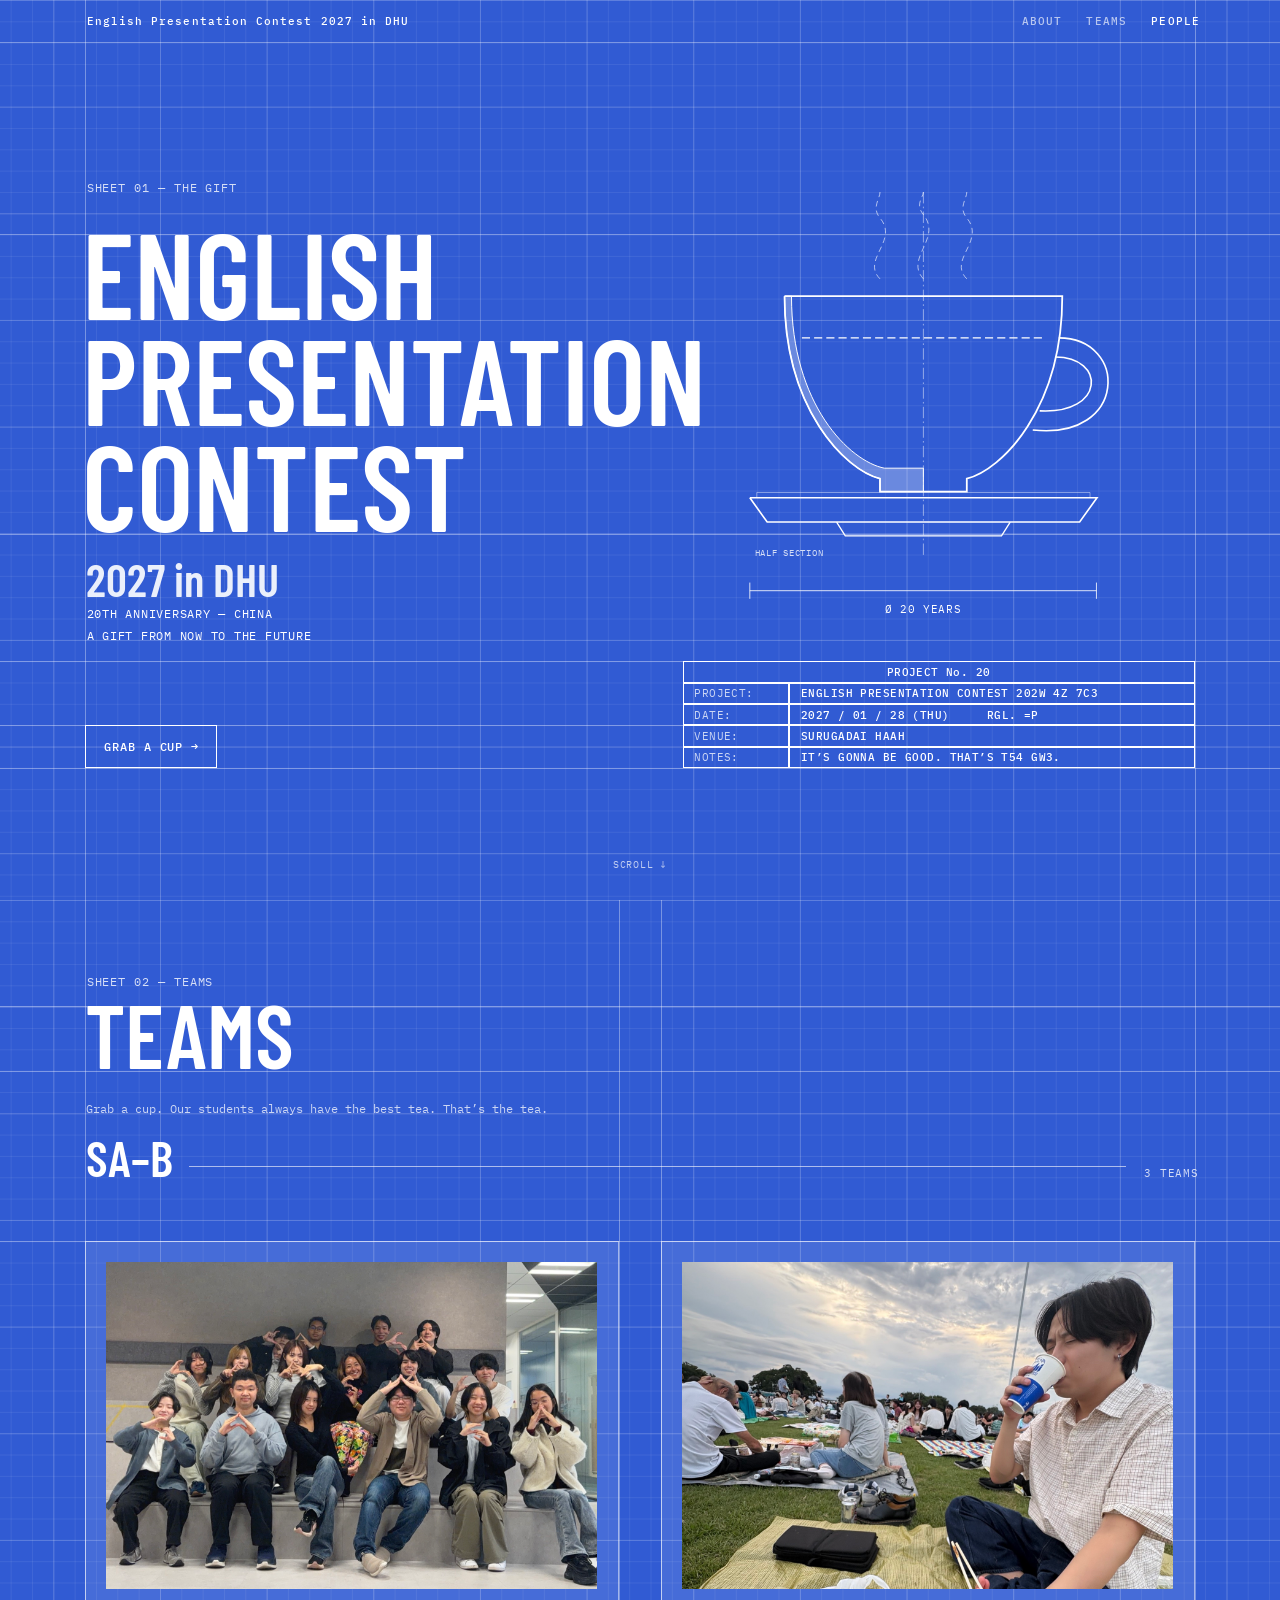
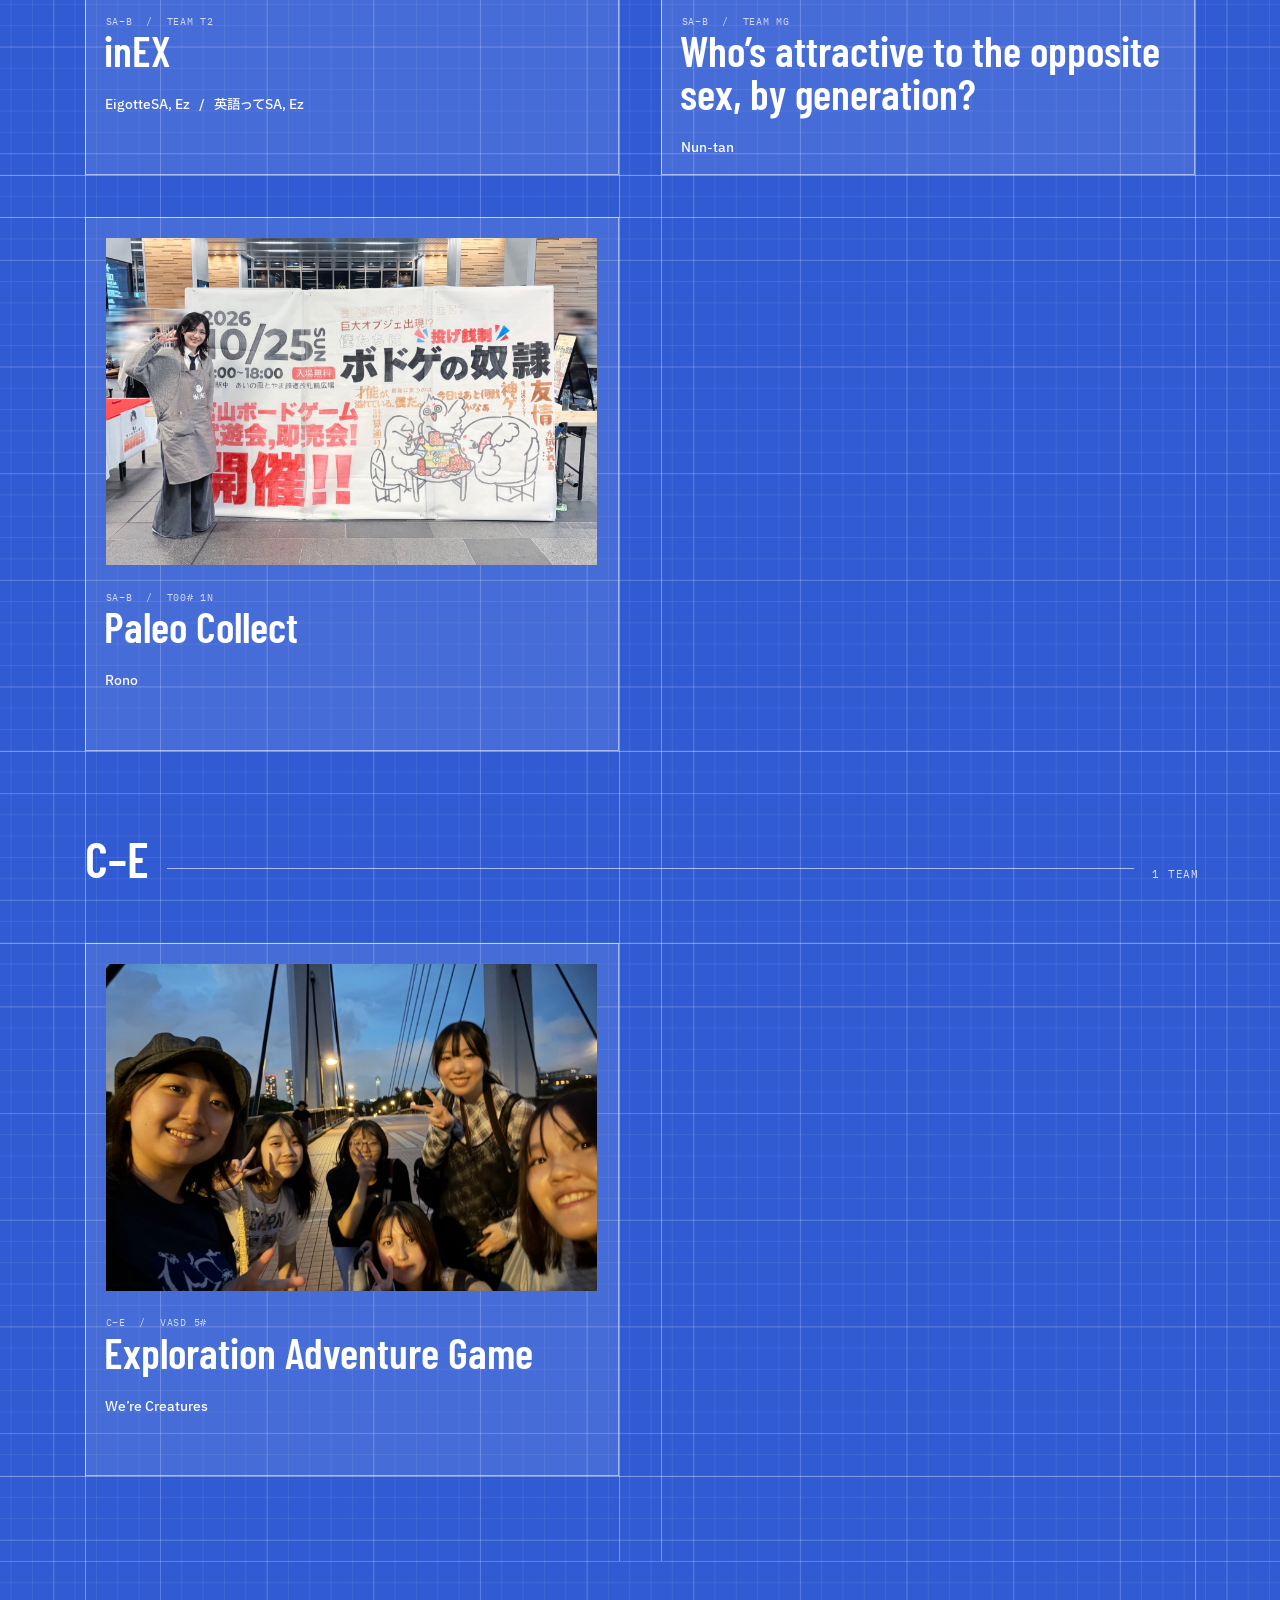
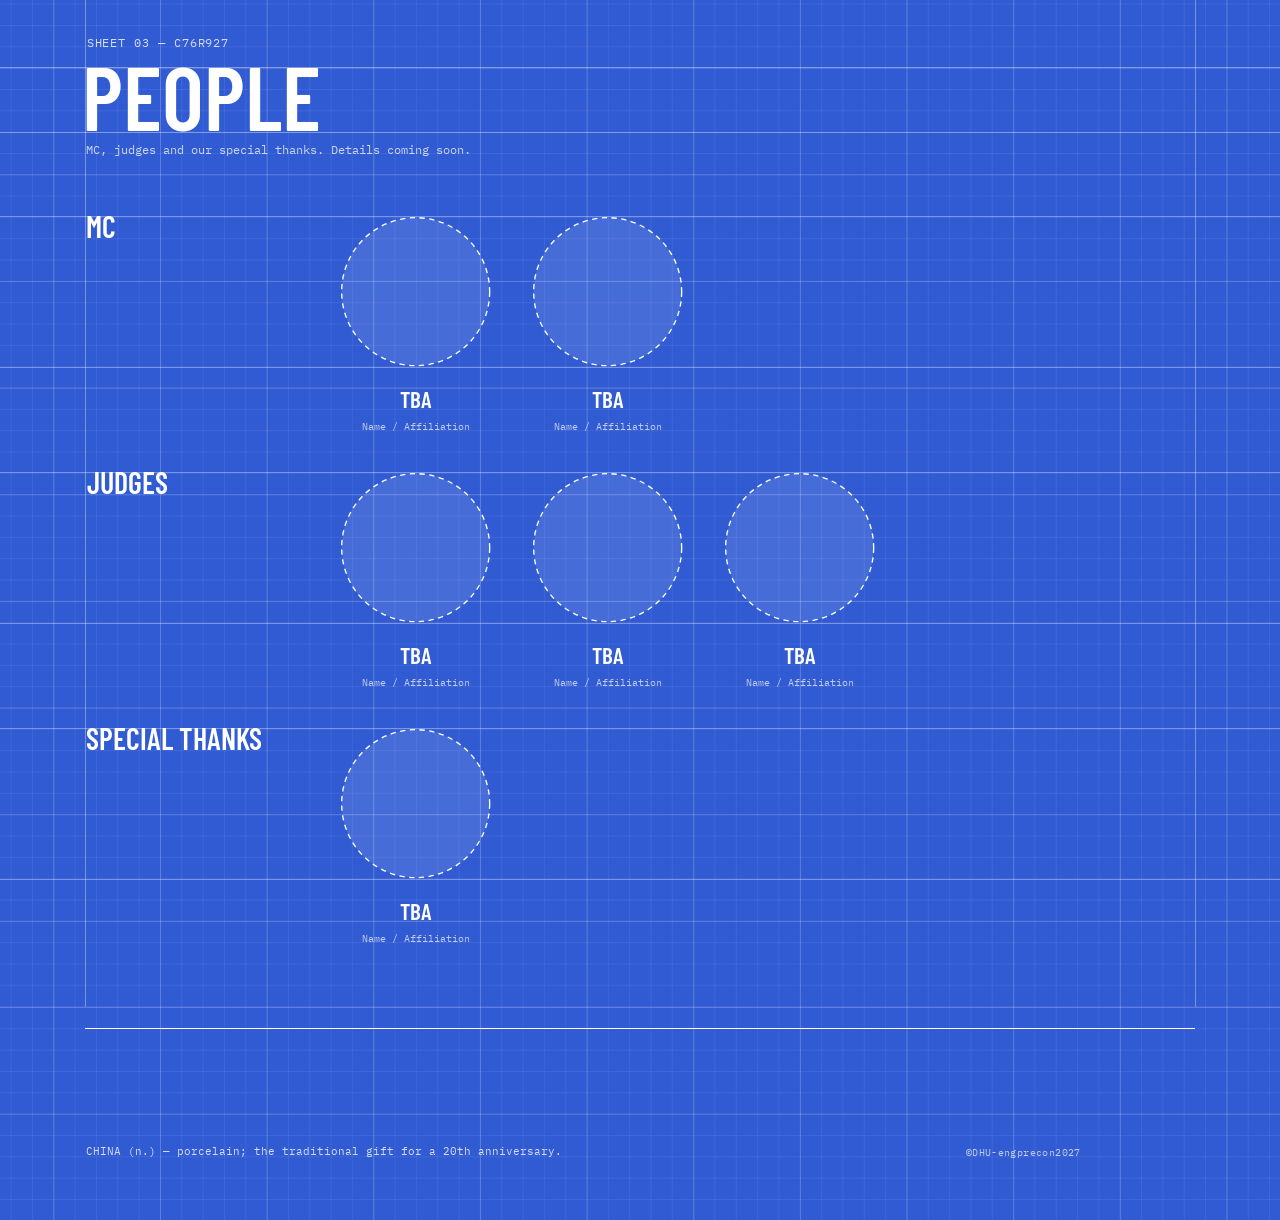
==== commit 7f25632b: "Use the official name "English Presentation Contest 2027 in DHU" - Unify the contest name across tit" ====
--- a/index.html
+++ b/index.html
@@ -3,8 +3,8 @@
 <head>
 <meta charset="utf-8">
 <meta name="viewport" content="width=device-width, initial-scale=1">
-<title>English Presentation Contest in DHU 2027</title>
-<meta name="description" content="English Presentation Contest in DHU 2027 — the 20th anniversary.">
+<title>English Presentation Contest 2027 in DHU</title>
+<meta name="description" content="English Presentation Contest 2027 in DHU — the 20th anniversary.">
 <link rel="preconnect" href="https://fonts.googleapis.com">
 <link rel="preconnect" href="https://fonts.gstatic.com" crossorigin>
 <link href="https://fonts.googleapis.com/css2?family=Barlow+Condensed:wght@600&family=IBM+Plex+Mono:wght@400;500&family=IBM+Plex+Sans+JP:wght@500&display=swap" rel="stylesheet">
@@ -14,14 +14,14 @@
 <script src="script.js" defer></script>
 </head>
 <body>
-<!-- Top bar: always visible. Logo slot on the left (replace the text with <img src="images/logo.svg" alt="EPC 2027"> when delivered) -->
+<!-- Top bar: always visible. Logo slot on the left (replace the text with <img src="images/logo.svg" alt="English Presentation Contest 2027 in DHU"> when delivered) -->
 <header class="topbar" id="topbar">
   <div class="bar-inner">
     <div class="bar-gv d-only" style="left:96px"></div>
     <div class="bar-gv d-only" style="left:1344px"></div>
     <div class="bar-gv m-only" style="left:27px"></div>
     <div class="bar-gv m-only" style="left:363px"></div>
-    <a class="brand mono-m" href="#top" aria-label="English Presentation Contest in DHU 2027 — top"><span class="logo-slot" data-text="brand"></span></a>
+    <a class="brand mono-m" href="#top" aria-label="English Presentation Contest 2027 in DHU — top"><span class="logo-slot" data-text="brand"></span></a>
     <nav class="bar-links" aria-label="Main">
       <a class="mono-m" style="left:1149.3px" href="about.html" data-hover-decode data-text="nav.about"></a>
       <a class="mono-m" style="left:1222.3px" href="#teams" data-section="teams" data-hover-decode data-text="nav.teams"></a>
@@ -46,7 +46,7 @@
 
 
   <p class="a mono label" data-decode style="left:97.42px;top:107px" data-text="hero.sheet"></p>
-  <h1 class="a bc title" style="left:92.3px;top:150.11px" aria-label="English Presentation Contest"><span class="ln" style="--d:.25s"><span data-text="hero.title1"></span></span><span class="ln" style="--d:.37s"><span data-text="hero.title2"></span></span><span class="ln" style="--d:.49s"><span data-text="hero.title3"></span></span></h1>
+  <h1 class="a bc title" style="left:92.3px;top:150.11px" aria-label="English Presentation Contest 2027 in DHU"><span class="ln" style="--d:.25s"><span data-text="hero.title1"></span></span><span class="ln" style="--d:.37s"><span data-text="hero.title2"></span></span><span class="ln" style="--d:.49s"><span data-text="hero.title3"></span></span></h1>
   <p class="a bc rv" style="--d:.8s;left:96.49px;top:524px;font-size:52px;line-height:62px;color:rgba(255,255,255,.9)" data-text="hero.year"></p>
   <p class="a mono rv" style="--d:.9s;left:97.57px;top:582.83px;font-size:14px;line-height:24px;letter-spacing:.06em" data-text="hero.tagline"></p>
 
@@ -203,7 +203,7 @@
   <div class="gv" style="left:27px"></div>
   <div class="gv" style="left:363px"></div>
   <p class="a mono label m-label" data-decode style="left:27.5px;top:84px" data-text="hero.sheet"></p>
-  <h1 class="a bc title m-title" style="left:25.23px;top:109.7px" aria-label="English Presentation Contest"><span class="ln" style="--d:.25s"><span data-text="hero.title1"></span></span><span class="ln" style="--d:.37s"><span data-text="hero.title2"></span></span><span class="ln" style="--d:.49s"><span data-text="hero.title3"></span></span></h1>
+  <h1 class="a bc title m-title" style="left:25.23px;top:109.7px" aria-label="English Presentation Contest 2027 in DHU"><span class="ln" style="--d:.25s"><span data-text="hero.title1"></span></span><span class="ln" style="--d:.37s"><span data-text="hero.title2"></span></span><span class="ln" style="--d:.49s"><span data-text="hero.title3"></span></span></h1>
   <p class="a bc rv" style="--d:.8s;left:27.07px;top:304px;font-size:32px;line-height:38px;color:rgba(255,255,255,.9)" data-text="hero.year"></p>
   <p class="a mono rv" style="--d:.9s;left:27.6px;top:343px;font-size:13px;line-height:24px;letter-spacing:.06em" data-text="hero.tagline"></p>
   <a class="cta mono-m rv" style="--d:1.0s;left:27px;top:432px" href="#m-teams"><span data-text="hero.cta"></span></a>
--- a/style.css
+++ b/style.css
@@ -1,4 +1,4 @@
-/* EPC / DHU 2026 — Teacup
+/* English Presentation Contest 2027 in DHU — Teacup
    Layout follows the Figma file 1:1 at 1440px wide (24px grid). */
 
 :root {
@@ -326,8 +326,8 @@
 .m-label { font-size: 11px; line-height: 16px; }
 .m-title { font-size: 65.96px; line-height: 60.68px; }
 
-.tb-m { grid-template-columns: 84px 252px; grid-template-rows: repeat(5, 24px); }
-.tb-m > div { padding: 2.75px 0 0 8px; font-size: 11px; line-height: 16.5px; letter-spacing: 0; }
+.tb-m { grid-template-columns: 72px 264px; grid-template-rows: repeat(5, 24px); }
+.tb-m > div { padding: 3.25px 0 0 8px; font-size: 10px; line-height: 15px; letter-spacing: 0; }
 .tb-m .head { grid-column: span 2; text-align: center; padding-left: 0; }
 
 .m-card { width: 336px; }
@@ -388,7 +388,7 @@
   .topbar { background-position: calc(3px * var(--scale, 1)) 0; }
   .d-only { display: none; }
   .m-only { display: block; }
-  .brand { left: 27.5px; font-size: 11px; }
+  .brand { left: 27.5px; font-size: 10px; letter-spacing: .06em; }
   .bar-links { display: none; }
   .burger.bar-burger { display: flex; position: absolute; left: 339px; top: 12px; }
 }
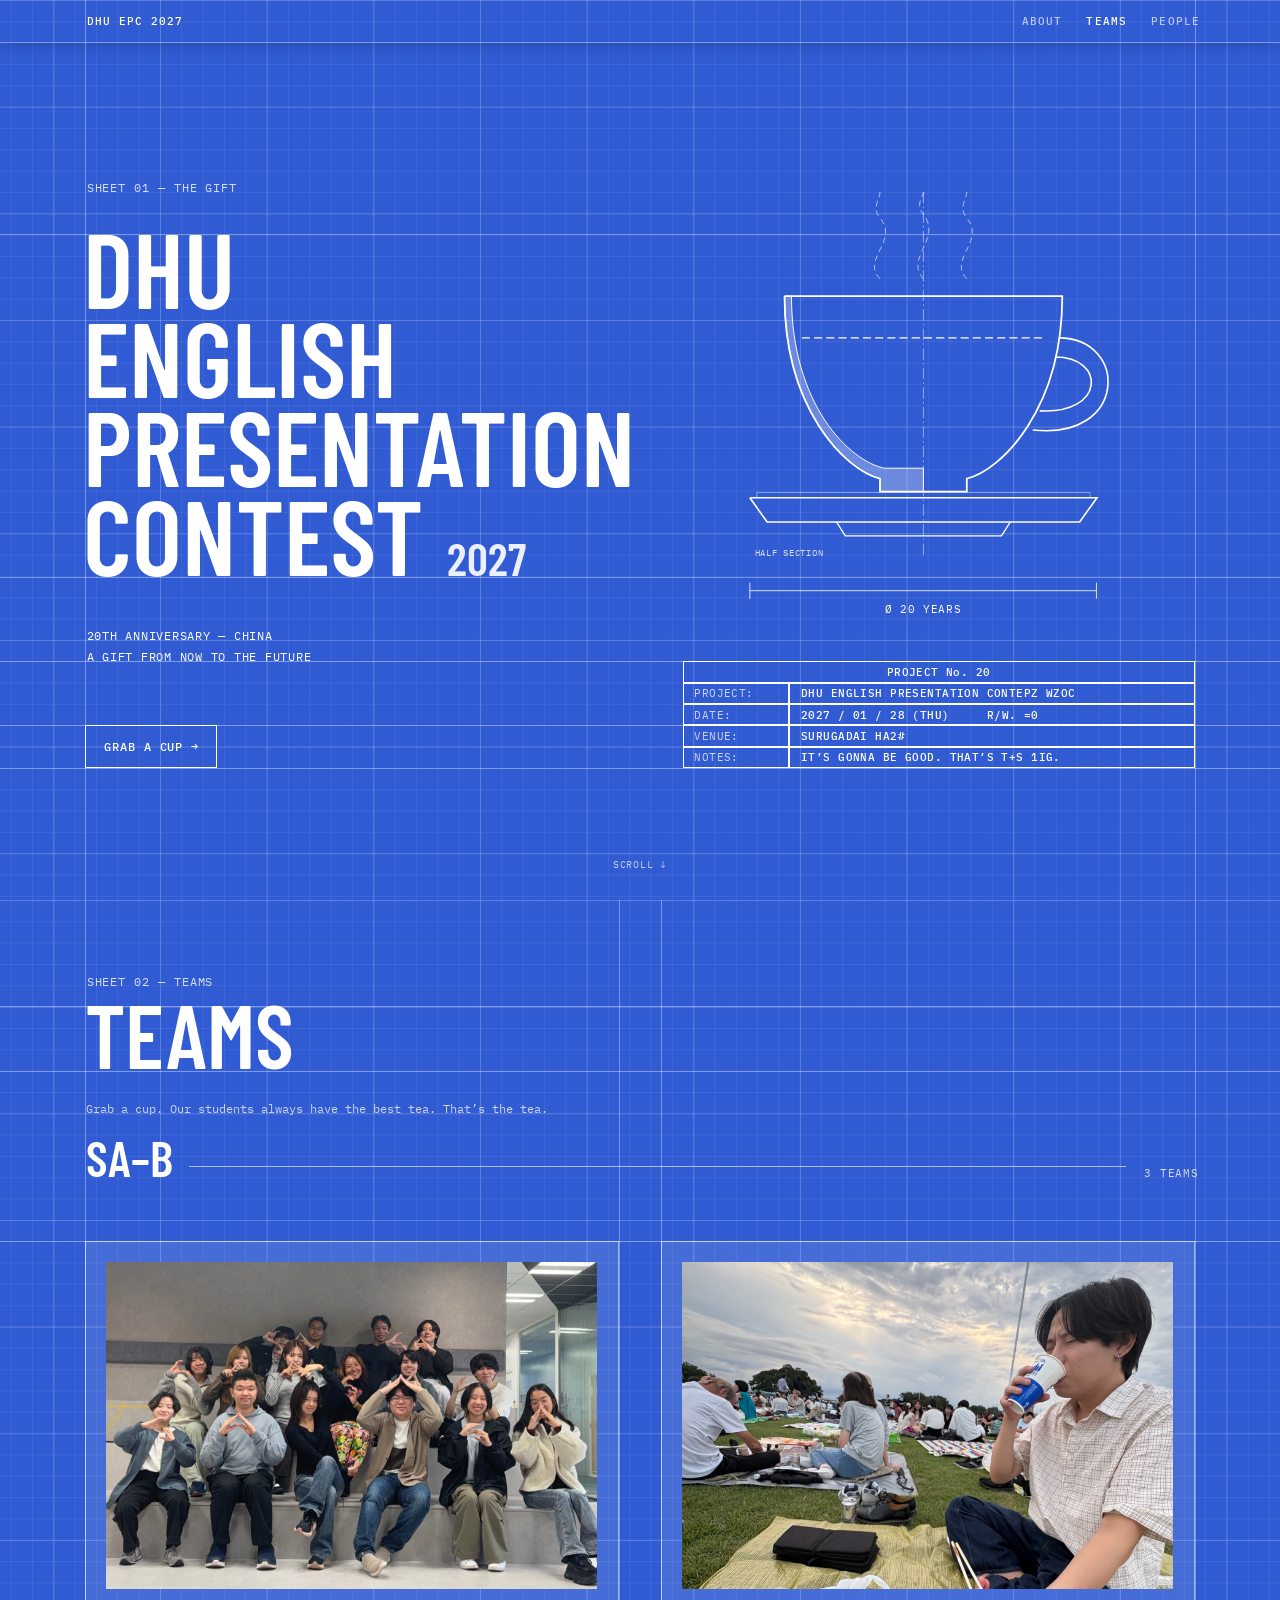
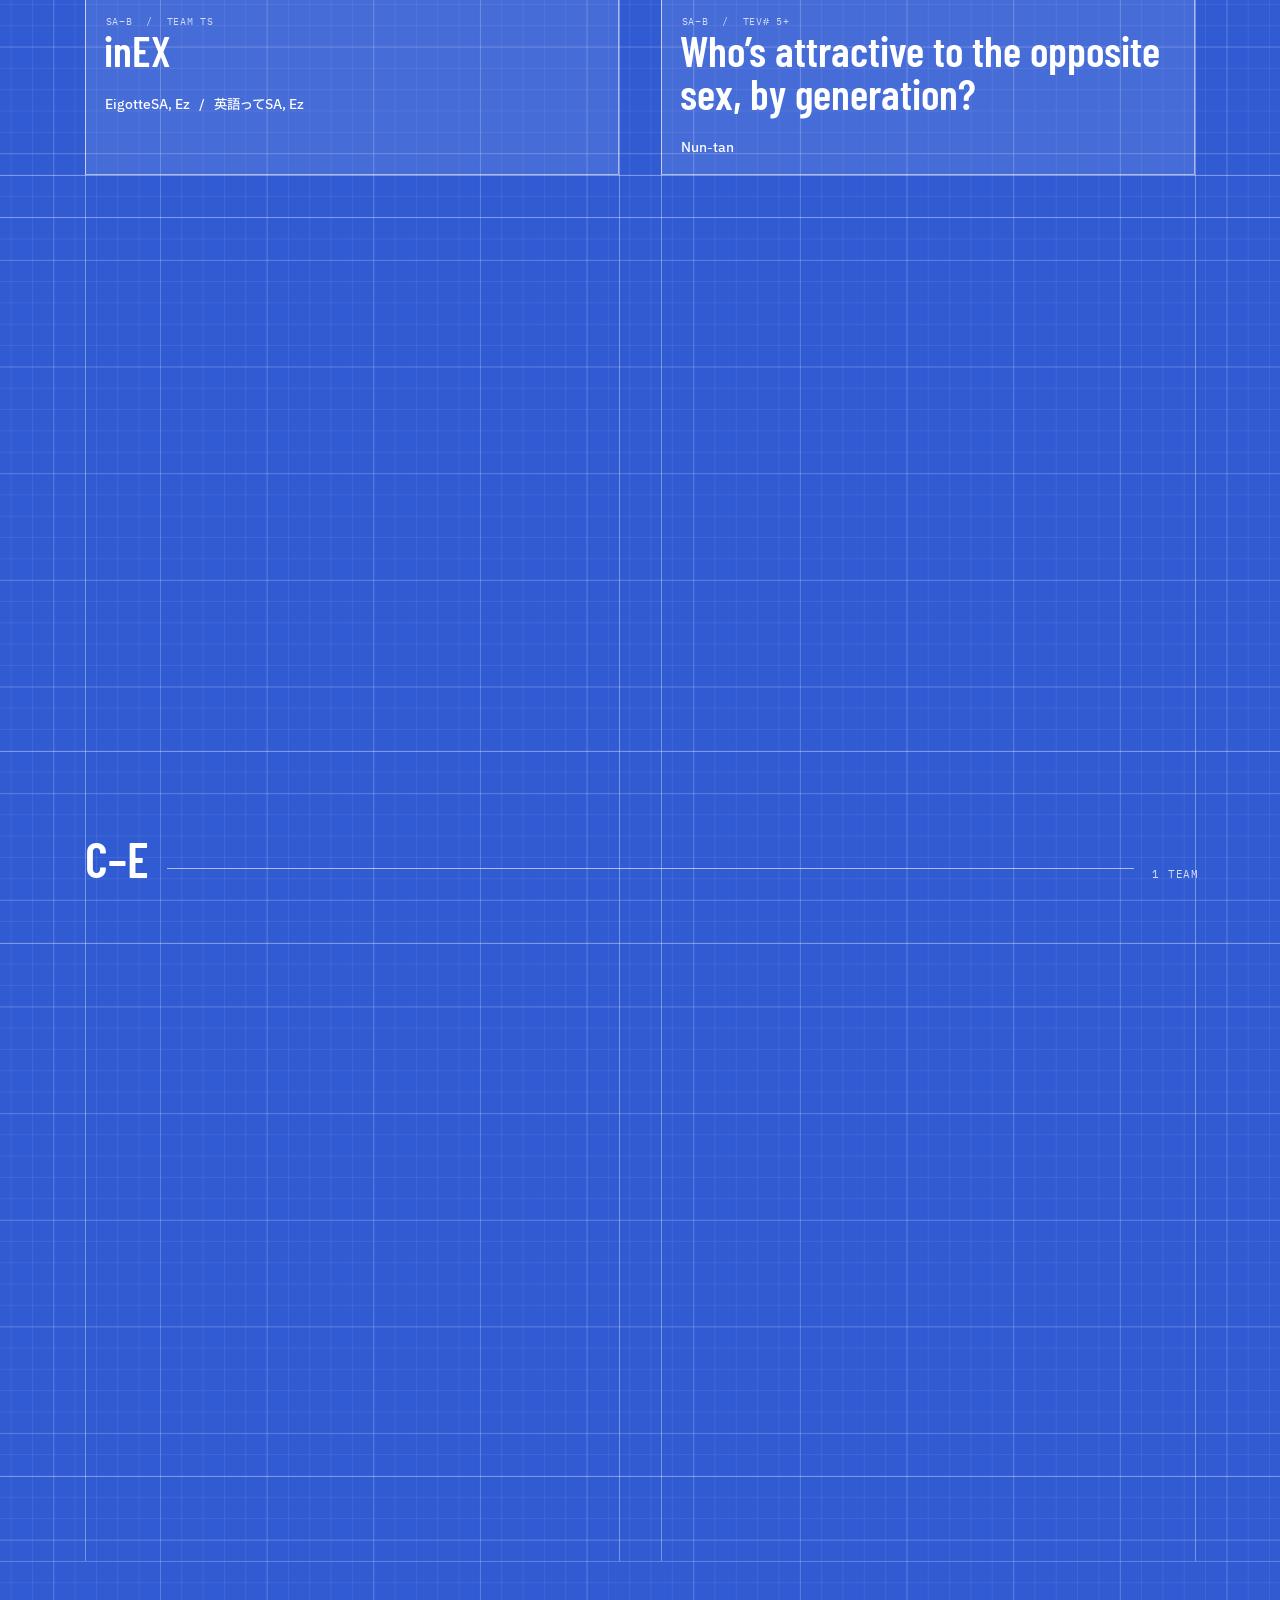
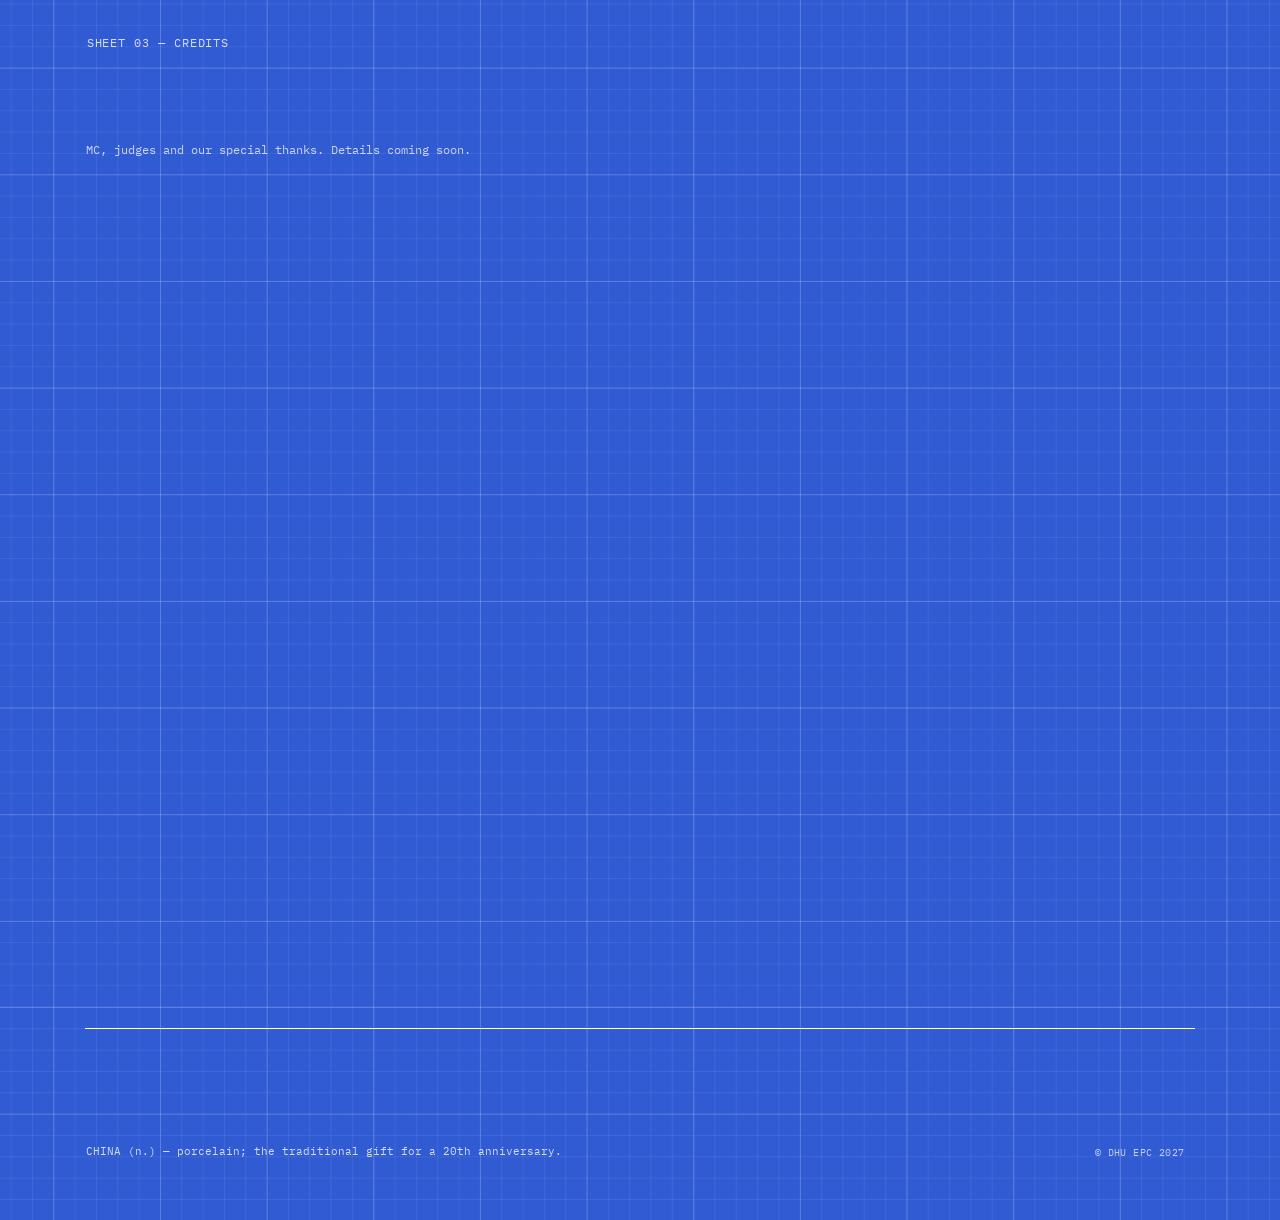
==== commit 3ddeff1b: "Rename to DHU English Presentation Contest 2027 (DHU EPC) and refine hero - Official name "DHU Engli" ====
--- a/index.html
+++ b/index.html
@@ -3,8 +3,8 @@
 <head>
 <meta charset="utf-8">
 <meta name="viewport" content="width=device-width, initial-scale=1">
-<title>English Presentation Contest 2027 in DHU</title>
-<meta name="description" content="English Presentation Contest 2027 in DHU — the 20th anniversary.">
+<title>DHU EPC 2027</title>
+<meta name="description" content="DHU English Presentation Contest 2027 — the 20th anniversary.">
 <link rel="preconnect" href="https://fonts.googleapis.com">
 <link rel="preconnect" href="https://fonts.gstatic.com" crossorigin>
 <link href="https://fonts.googleapis.com/css2?family=Barlow+Condensed:wght@600&family=IBM+Plex+Mono:wght@400;500&family=IBM+Plex+Sans+JP:wght@500&display=swap" rel="stylesheet">
@@ -14,14 +14,14 @@
 <script src="script.js" defer></script>
 </head>
 <body>
-<!-- Top bar: always visible. Logo slot on the left (replace the text with <img src="images/logo.svg" alt="English Presentation Contest 2027 in DHU"> when delivered) -->
+<!-- Top bar: always visible. Logo slot on the left (replace the text with <img src="images/logo.svg" alt="DHU English Presentation Contest 2027"> when delivered) -->
 <header class="topbar" id="topbar">
   <div class="bar-inner">
     <div class="bar-gv d-only" style="left:96px"></div>
     <div class="bar-gv d-only" style="left:1344px"></div>
     <div class="bar-gv m-only" style="left:27px"></div>
     <div class="bar-gv m-only" style="left:363px"></div>
-    <a class="brand mono-m" href="#top" aria-label="English Presentation Contest 2027 in DHU — top"><span class="logo-slot" data-text="brand"></span></a>
+    <a class="brand mono-m" href="#top" aria-label="DHU English Presentation Contest 2027 — top"><span class="logo-slot" data-text="brand.short"></span></a>
     <nav class="bar-links" aria-label="Main">
       <a class="mono-m" style="left:1149.3px" href="about.html" data-hover-decode data-text="nav.about"></a>
       <a class="mono-m" style="left:1222.3px" href="#teams" data-section="teams" data-hover-decode data-text="nav.teams"></a>
@@ -37,7 +37,7 @@
 <!-- ============ 01 HERO ============ -->
 <header class="sheet hero" id="top"><div class="frame">
   <div class="gh" style="top:167px"></div>
-  <div class="gh" style="top:505px"></div>
+  <div class="gh" style="top:553px"></div>
   <div class="gh" style="top:648px"></div>
   <div class="gh" style="top:720px"></div>
   <div class="gh" style="top:768px"></div>
@@ -46,9 +46,9 @@
 
 
   <p class="a mono label" data-decode style="left:97.42px;top:107px" data-text="hero.sheet"></p>
-  <h1 class="a bc title" style="left:92.3px;top:150.11px" aria-label="English Presentation Contest 2027 in DHU"><span class="ln" style="--d:.25s"><span data-text="hero.title1"></span></span><span class="ln" style="--d:.37s"><span data-text="hero.title2"></span></span><span class="ln" style="--d:.49s"><span data-text="hero.title3"></span></span></h1>
-  <p class="a bc rv" style="--d:.8s;left:96.49px;top:524px;font-size:52px;line-height:62px;color:rgba(255,255,255,.9)" data-text="hero.year"></p>
-  <p class="a mono rv" style="--d:.9s;left:97.57px;top:582.83px;font-size:14px;line-height:24px;letter-spacing:.06em" data-text="hero.tagline"></p>
+  <h1 class="a bc title" style="left:92.98px;top:154px" aria-label="DHU English Presentation Contest 2027"><span class="ln" style="--d:.25s"><span data-text="hero.title0"></span></span><span class="ln" style="--d:.34s"><span data-text="hero.title1"></span></span><span class="ln" style="--d:.43s"><span data-text="hero.title2"></span></span><span class="ln" style="--d:.52s"><span data-text="hero.title3"></span></span></h1>
+  <p class="a bc rv" style="--d:.8s;left:502.5px;top:500.2px;font-size:52px;line-height:62px;color:rgba(255,255,255,.9)" data-text="hero.year"></p>
+  <p class="a mono rv" style="--d:.9s;left:97.57px;top:606.83px;font-size:14px;line-height:24px;letter-spacing:.06em" data-text="hero.tagline"></p>
 
   <a class="cta mono-m rv" style="--d:1.0s" href="#teams"><span data-text="hero.cta"></span></a>
 
@@ -185,7 +185,7 @@
   <p class="a bc rise" style="left:94.41px;top:52.27px;font-size:66.48px;line-height:80px" data-text="brand"></p>
   <p class="a mono" style="left:97.16px;top:151px;font-size:12px;line-height:24px;color:rgba(255,255,255,.8)" data-text="footer.note"></p>
 
-  <p class="a mono" style="left:1086.46px;top:152px;font-size:11px;line-height:24px;letter-spacing:.04em;color:rgba(255,255,255,.7)" data-text="footer.copyright"></p>
+  <p class="a mono" style="right:107.6px;top:152px;text-align:right;font-size:11px;line-height:24px;letter-spacing:.04em;color:rgba(255,255,255,.7)" data-text="footer.copyright"></p>
 </div></footer>
 
 </div><!-- /desktop -->
@@ -203,9 +203,9 @@
   <div class="gv" style="left:27px"></div>
   <div class="gv" style="left:363px"></div>
   <p class="a mono label m-label" data-decode style="left:27.5px;top:84px" data-text="hero.sheet"></p>
-  <h1 class="a bc title m-title" style="left:25.23px;top:109.7px" aria-label="English Presentation Contest 2027 in DHU"><span class="ln" style="--d:.25s"><span data-text="hero.title1"></span></span><span class="ln" style="--d:.37s"><span data-text="hero.title2"></span></span><span class="ln" style="--d:.49s"><span data-text="hero.title3"></span></span></h1>
-  <p class="a bc rv" style="--d:.8s;left:27.07px;top:304px;font-size:32px;line-height:38px;color:rgba(255,255,255,.9)" data-text="hero.year"></p>
-  <p class="a mono rv" style="--d:.9s;left:27.6px;top:343px;font-size:13px;line-height:24px;letter-spacing:.06em" data-text="hero.tagline"></p>
+  <h1 class="a bc title m-title" style="left:25.23px;top:109.79px" aria-label="DHU English Presentation Contest 2027"><span class="ln" style="--d:.25s"><span><span data-text="hero.title0"></span> <span data-text="hero.title1"></span></span></span><span class="ln" style="--d:.37s"><span data-text="hero.title2"></span></span><span class="ln" style="--d:.49s"><span data-text="hero.title3"></span></span></h1>
+  <p class="a bc rv" style="--d:.8s;left:242.08px;top:256.7px;font-size:32px;line-height:38px;color:rgba(255,255,255,.9)" data-text="hero.year"></p>
+  <p class="a mono rv" style="--d:.9s;left:27.6px;top:319px;font-size:13px;line-height:24px;letter-spacing:.06em" data-text="hero.tagline"></p>
   <a class="cta mono-m rv" style="--d:1.0s;left:27px;top:432px" href="#m-teams"><span data-text="hero.cta"></span></a>
   <svg class="a cup" viewBox="0 0 546 520" width="336" height="320" style="left:27px;top:528px" role="img" aria-label="Blueprint of a teacup and saucer, half section" fill="none" stroke="#fff">
     <g class="steam"><path d="M220 106.739C196.533 83.2565 243.467 59.7739 220 32.0217C209.333 19.213 220 8.53913 220 0M273.333 106.739C249.867 81.1217 296.8 57.6391 273.333 27.7522C262.667 14.9435 273.333 6.40435 273.333 0M326.667 106.739C303.2 83.2565 350.133 59.7739 326.667 32.0217C316 19.213 326.667 8.53913 326.667 0" stroke-opacity=".75" stroke-dasharray="7 5"/></g>
--- a/style.css
+++ b/style.css
@@ -1,4 +1,4 @@
-/* English Presentation Contest 2027 in DHU — Teacup
+/* DHU English Presentation Contest 2027 — Teacup
    Layout follows the Figma file 1:1 at 1440px wide (24px grid). */
 
 :root {
@@ -91,7 +91,7 @@
 
 /* Hero */
 .nav a { font-size: 12px; line-height: 16px; letter-spacing: .1em; top: 52.19px; }
-.title { font-size: 135.75px; line-height: 119.3px; white-space: pre; }
+.title { font-size: 120px; line-height: 100px; white-space: pre; } /* 4 lines: cap top 168, baseline 552 */
 .cta {
   position: absolute; left: 96px; top: 720px; width: 148px; height: 48px;
   border: 1.5px solid var(--white);
@@ -324,7 +324,7 @@
 
 .m-nav a { top: 28px; font-size: 11px; line-height: 16px; }
 .m-label { font-size: 11px; line-height: 16px; }
-.m-title { font-size: 65.96px; line-height: 60.68px; }
+.m-title { font-size: 65.88px; line-height: 60.94px; } /* 3 lines: "DHU ENGLISH / PRESENTATION / CONTEST", cap top 120, baseline 288 */
 
 .tb-m { grid-template-columns: 72px 264px; grid-template-rows: repeat(5, 24px); }
 .tb-m > div { padding: 3.25px 0 0 8px; font-size: 10px; line-height: 15px; letter-spacing: 0; }
@@ -346,6 +346,7 @@
   position: fixed; top: 0; left: 0; right: 0; z-index: 50;
   height: calc(48px * var(--scale, 1));
   background-color: var(--bg);
+  box-shadow: 0 2px 12px rgba(10, 25, 80, .25); /* soft navy shadow so the bar lifts off the page */
   /* same grid as the page, scaled with it */
   background-image:
     linear-gradient(to right, var(--grid-major) 1px, transparent 1px),
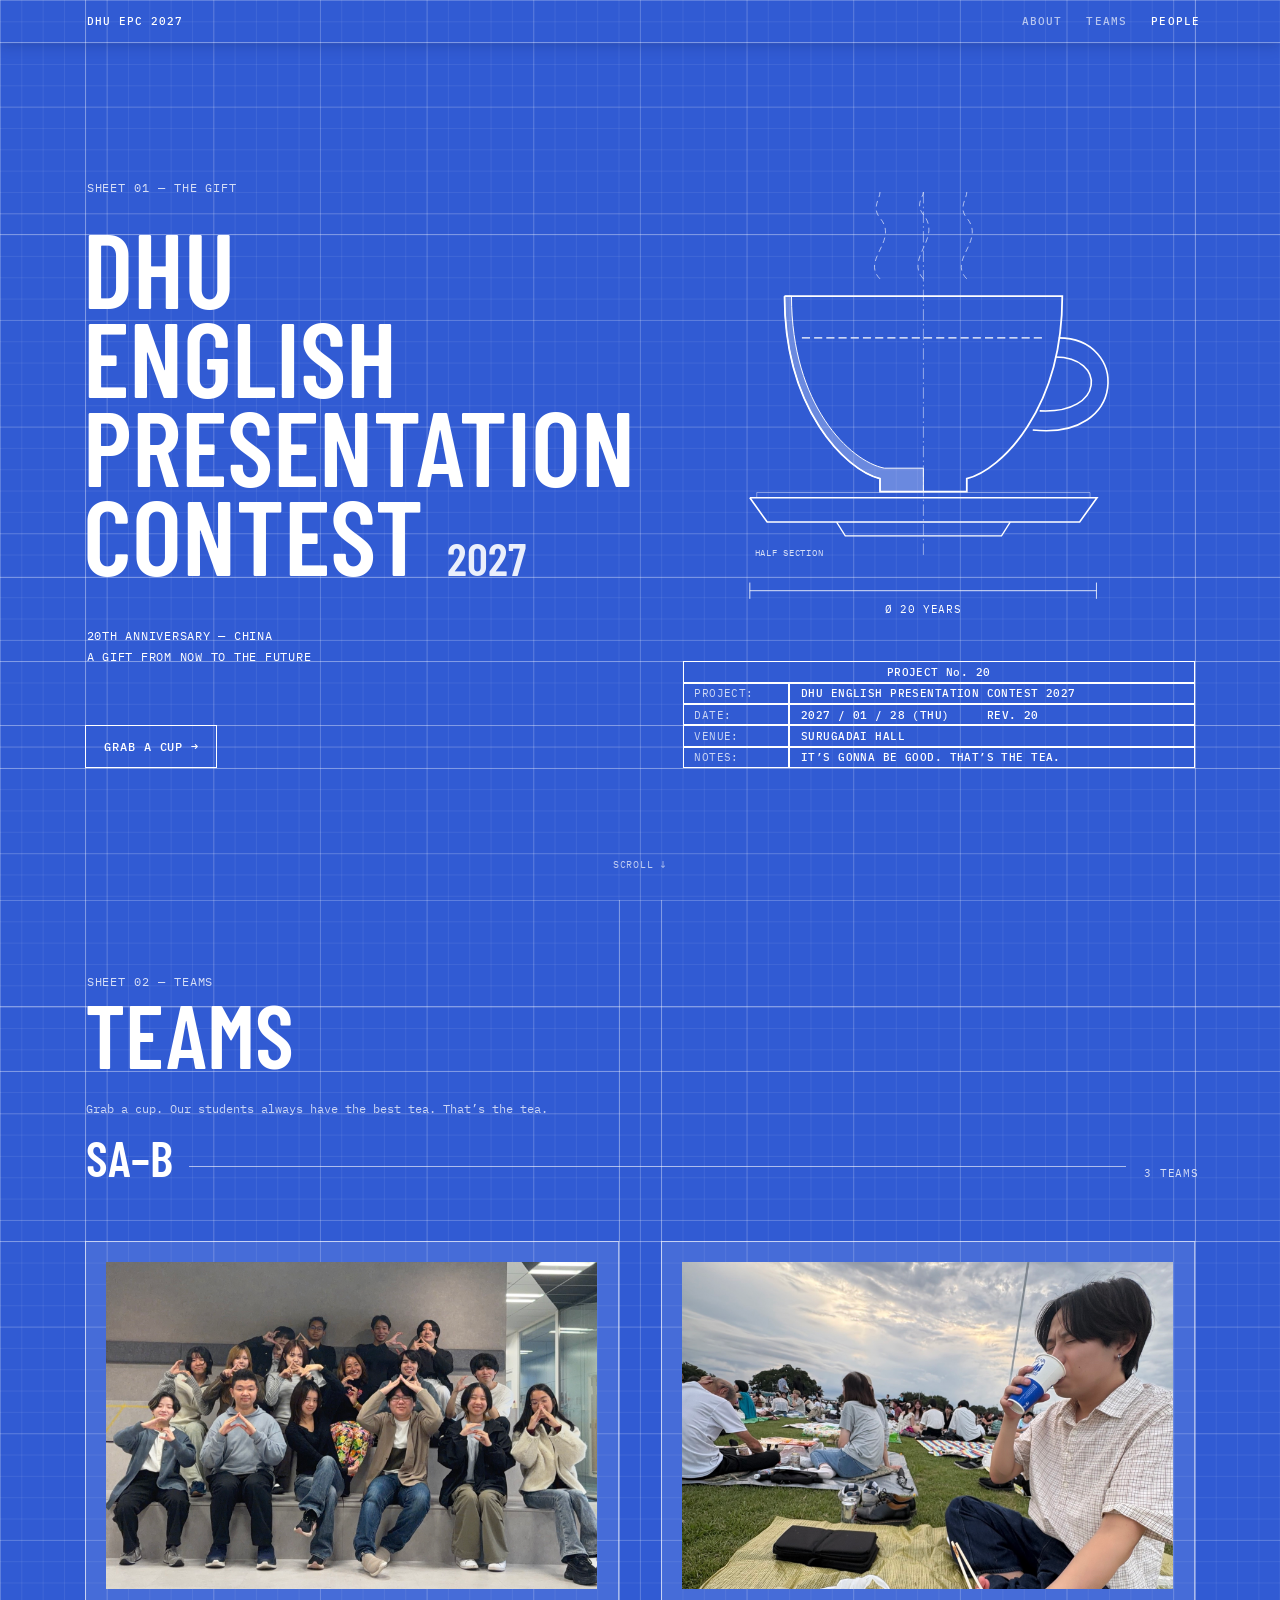
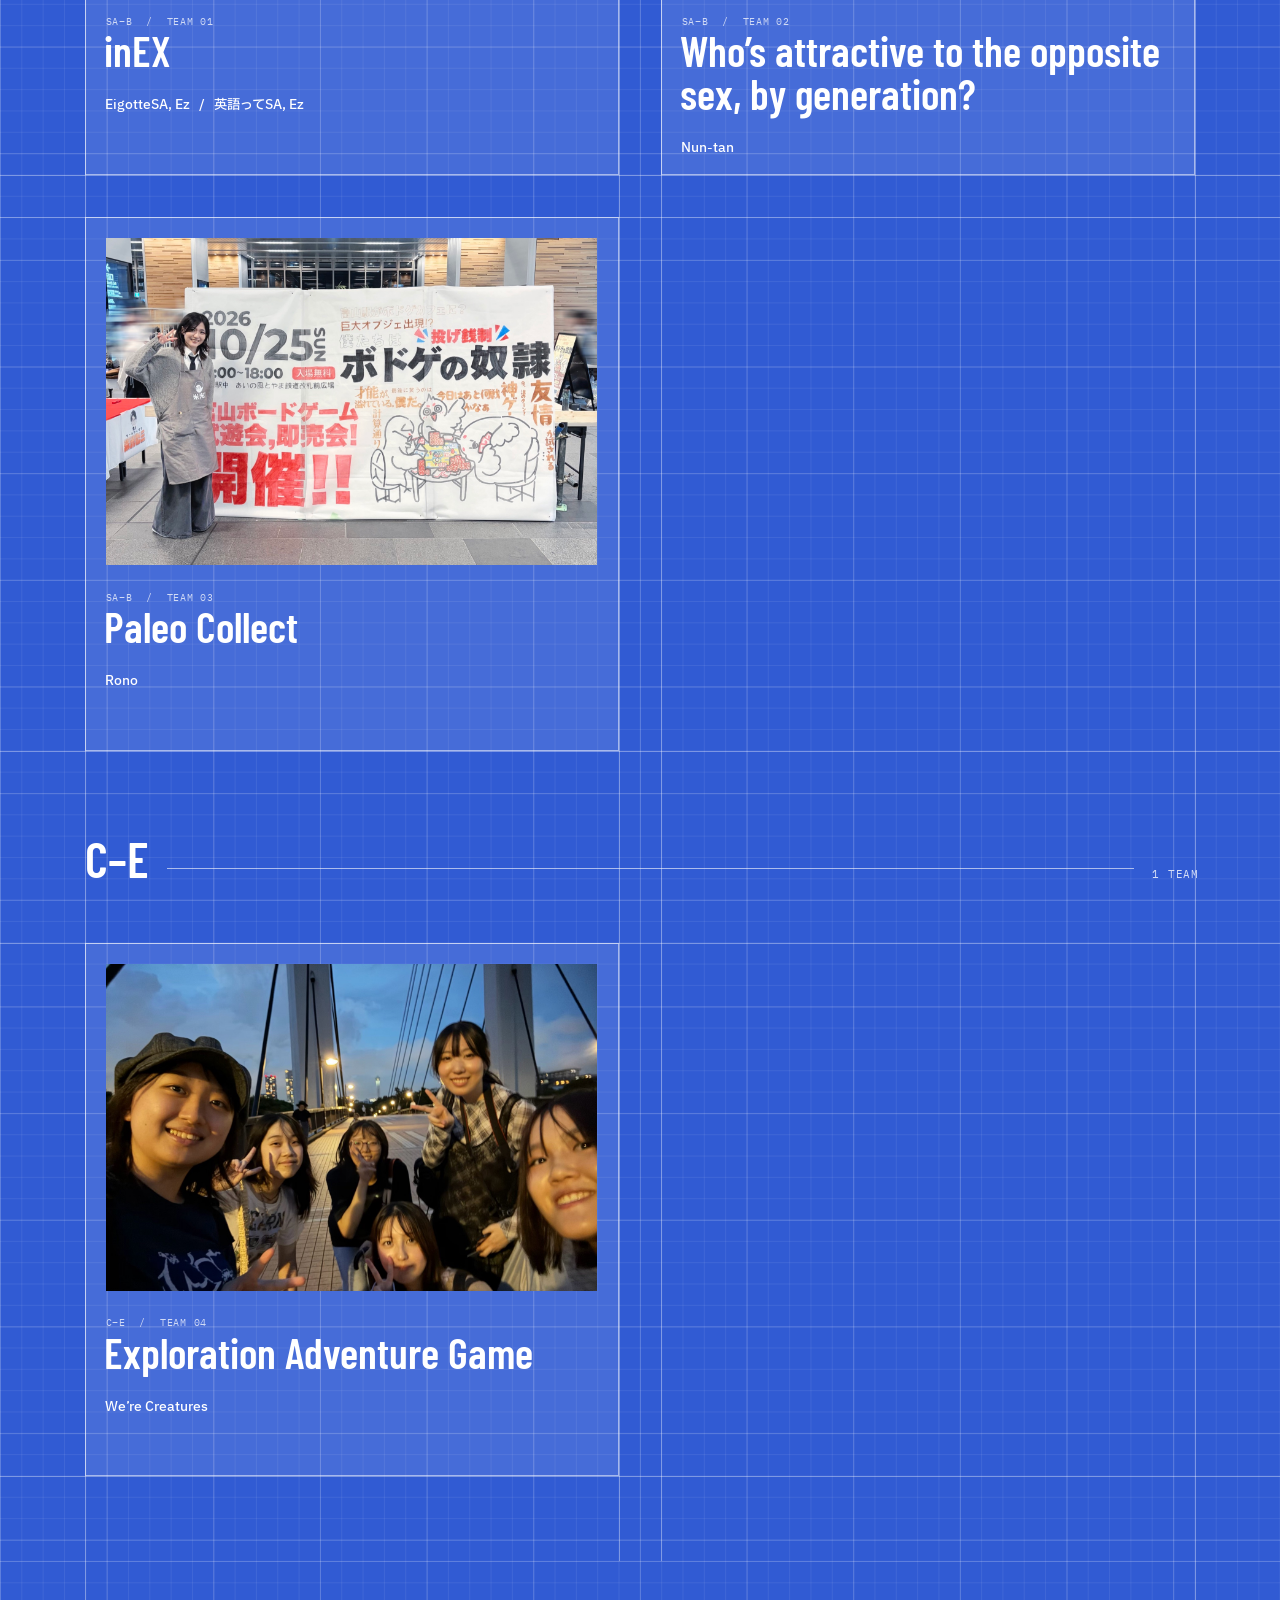
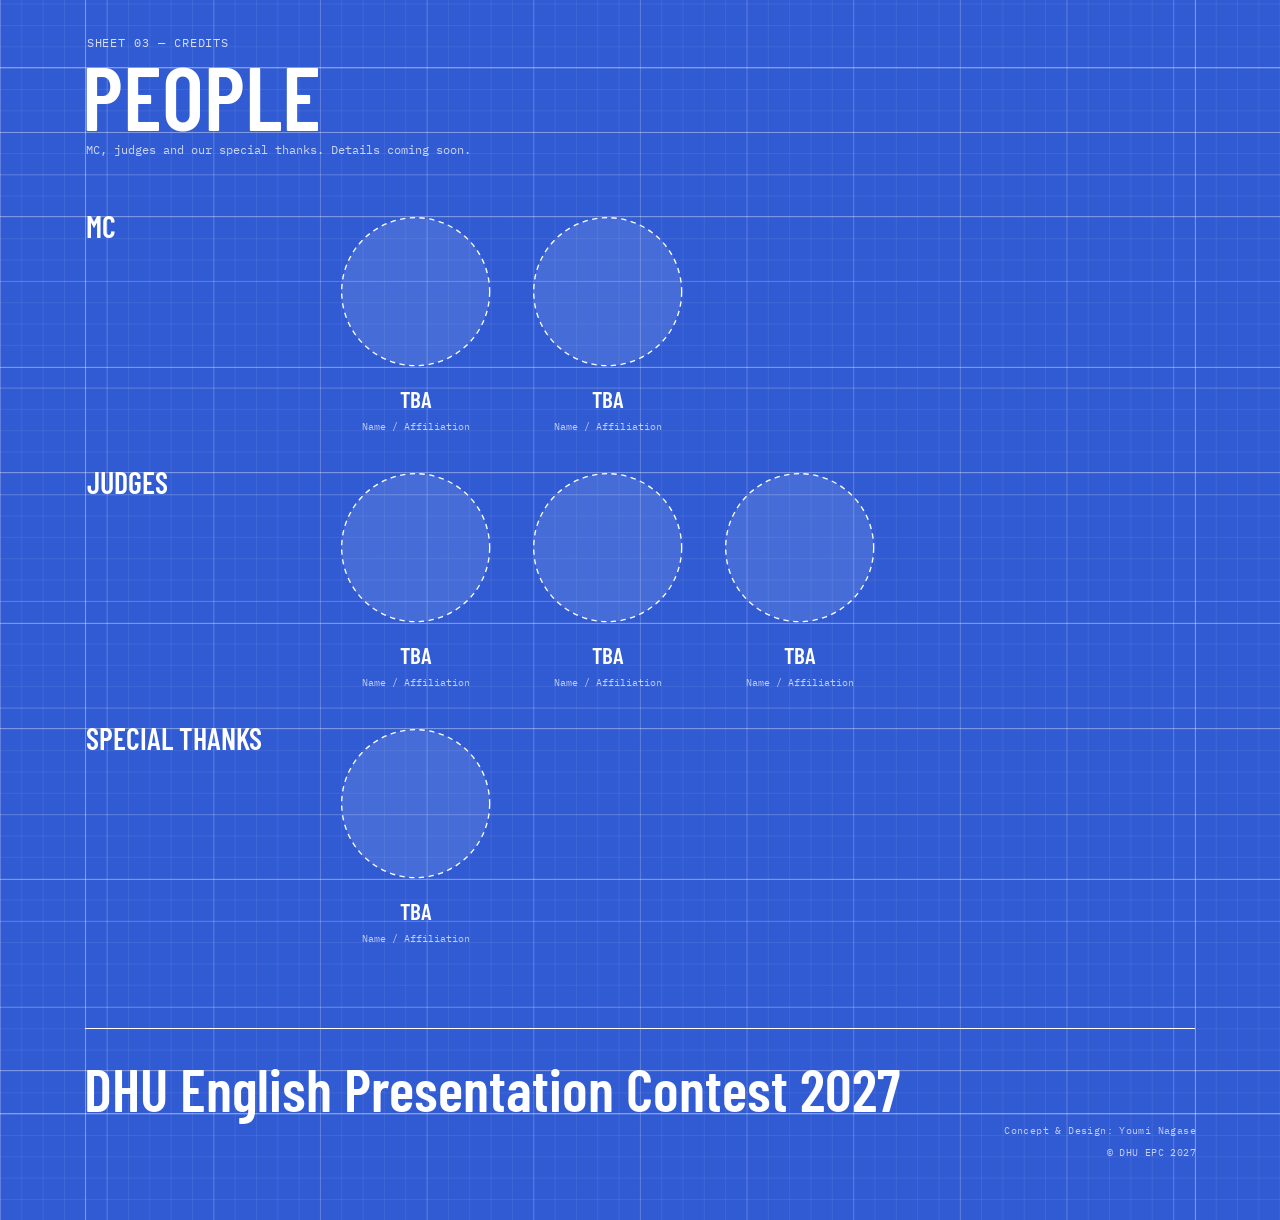
==== commit 567d8a5f: "Add About page, fix grid offset, footer credit - about.html: The Contest + event information, Why a " ====
--- a/index.html
+++ b/index.html
@@ -183,9 +183,8 @@
 
   <div class="foot-rule"></div>
   <p class="a bc rise" style="left:94.41px;top:52.27px;font-size:66.48px;line-height:80px" data-text="brand"></p>
-  <p class="a mono" style="left:97.16px;top:151px;font-size:12px;line-height:24px;color:rgba(255,255,255,.8)" data-text="footer.note"></p>
-
-  <p class="a mono" style="right:107.6px;top:152px;text-align:right;font-size:11px;line-height:24px;letter-spacing:.04em;color:rgba(255,255,255,.7)" data-text="footer.copyright"></p>
+  <p class="a mono" style="right:94.5px;top:128px;text-align:right;font-size:11px;line-height:24px;letter-spacing:.04em;color:rgba(255,255,255,.7)" data-text="footer.credit"></p>
+  <p class="a mono" style="right:94.5px;top:152px;text-align:right;font-size:11px;line-height:24px;letter-spacing:.04em;color:rgba(255,255,255,.7)" data-text="footer.copyright"></p>
 </div></footer>
 
 </div><!-- /desktop -->
@@ -317,7 +316,7 @@
   <!-- brand may wrap; text below flows after it -->
   <div class="m-foot-flow">
     <p class="bc rise m-foot-brand" data-text="brand"></p>
-    <p class="mono m-foot-note" data-text="footer.note"></p>
+    <p class="mono m-foot-copy" data-text="footer.credit"></p>
     <p class="mono m-foot-copy" data-text="footer.copyright"></p>
   </div>
 </div></footer>
--- a/style.css
+++ b/style.css
@@ -38,7 +38,8 @@
   width: 100%;
   overflow: hidden; /* full-bleed guide lines must not cause horizontal scroll */
   scroll-margin-top: 48px; /* keep anchors clear of the sticky bar */
-  background-position: calc(50% - 720px) 0;
+  /* % is relative to (box − tile), so each tile size needs its own offset to put lines on the frame grid */
+  background-position: calc(50% - 660px) 0, calc(50% - 660px) 0, calc(50% - 708px) 0, calc(50% - 708px) 0;
   background-image:
     linear-gradient(to right, var(--grid-major) 1px, transparent 1px),
     linear-gradient(to bottom, var(--grid-major) 1px, transparent 1px),
@@ -56,7 +57,7 @@
     calc(120px * var(--hs, 1)) calc(120px * var(--hs, 1)),
     calc(24px * var(--hs, 1)) calc(24px * var(--hs, 1)),
     calc(24px * var(--hs, 1)) calc(24px * var(--hs, 1));
-  background-position: calc(50% - 720px * var(--hs, 1)) 0;
+  background-position: calc(50% - 660px * var(--hs, 1)) 0, calc(50% - 660px * var(--hs, 1)) 0, calc(50% - 708px * var(--hs, 1)) 0, calc(50% - 708px * var(--hs, 1)) 0;
 }
 .desktop .hero > .frame { zoom: var(--hs, 1); height: 816px; }
 /* SCROLL ↓: centered, distance from the bottom of the hero (= bottom of the screen) */
@@ -319,7 +320,7 @@
 .m-foot-brand::after { /* guide under the last line's glyphs */
   content: ""; position: absolute; left: -2026.22px; width: 5440px; height: 1px; bottom: 11.46px; background: var(--guide);
 }
-.m-foot-note { margin: -2.46px 0 0 27.29px; width: 320px; font-size: 11px; line-height: 24px; color: rgba(255,255,255,.8); }
+.m-foot-brand + .m-foot-copy { margin-top: -2.46px; } /* first line after the brand: baseline back on the grid */
 .m-foot-copy { margin-left: 28px; font-size: 11px; line-height: 24px; letter-spacing: .04em; color: rgba(255,255,255,.7); }
 
 .m-nav a { top: 28px; font-size: 11px; line-height: 16px; }
@@ -358,7 +359,7 @@
     calc(120px * var(--scale, 1)) calc(120px * var(--scale, 1)),
     calc(24px * var(--scale, 1)) calc(24px * var(--scale, 1)),
     calc(24px * var(--scale, 1)) calc(24px * var(--scale, 1));
-  background-position: calc(50% - 720px * var(--scale, 1)) 0;
+  background-position: calc(50% - 660px * var(--scale, 1)) 0, calc(50% - 660px * var(--scale, 1)) 0, calc(50% - 708px * var(--scale, 1)) 0, calc(50% - 708px * var(--scale, 1)) 0;
   border-bottom: 1px solid var(--guide);
 }
 .bar-gv { position: absolute; top: 0; width: 1px; height: 48px; background: var(--guide); }
@@ -449,3 +450,31 @@
 .person-label.m { gap: 6px; }
 .person-label.m .p-tba { font-size: 18px; line-height: 22px; }
 .person-label.m .p-aff { font-size: 10px; line-height: 14px; white-space: normal; }
+
+/* =========================================================
+   About page (about.html) — same grid rules as the top page
+   ========================================================= */
+.about-body { font-size: 14px; line-height: 24px; white-space: normal; color: rgba(255,255,255,.9); }
+.about-body.m { font-size: 13px; }
+
+/* event information: same look as the hero title block */
+.tb-about { grid-template-columns: 120px 456px; }
+.tb-about > div { padding: 2px 0 0 12px; font-size: 12px; line-height: 18px; }
+.tb-about .head { grid-column: span 2; text-align: center; padding-left: 0; }
+.tb-about.m { grid-template-columns: 96px 240px; }
+.tb-about.m > div { padding: 3.25px 0 0 8px; font-size: 10px; line-height: 15px; letter-spacing: 0; }
+.tb-about.m .head { padding-left: 0; }
+
+/* anniversary gifts: 7 cells, 20th inverted */
+.gifts { position: absolute; display: grid; grid-template-columns: repeat(7, 1fr); }
+.gift { position: relative; height: 72px; border: 1px solid var(--white); }
+.gift .gn { position: absolute; left: 12px; top: 7.87px; font-size: 11px; line-height: 24px; letter-spacing: .08em; color: rgba(255,255,255,.75); }
+.gift .gm { position: absolute; left: 10.6px; top: 26.79px; font-size: 33.6px; line-height: 40px; }
+.gift.is-20 { background: var(--white); color: var(--bg); }
+.gift.is-20 .gn { color: var(--bg); }
+
+.tb-gifts { grid-template-columns: 96px 240px; }
+.tb-gifts > div { padding: 3.25px 0 0 8px; font-size: 10px; line-height: 15px; letter-spacing: .04em; }
+.tb-gifts .v { font-weight: 500; }
+.tb-gifts .is-20 { background: var(--white); color: var(--bg); }
+
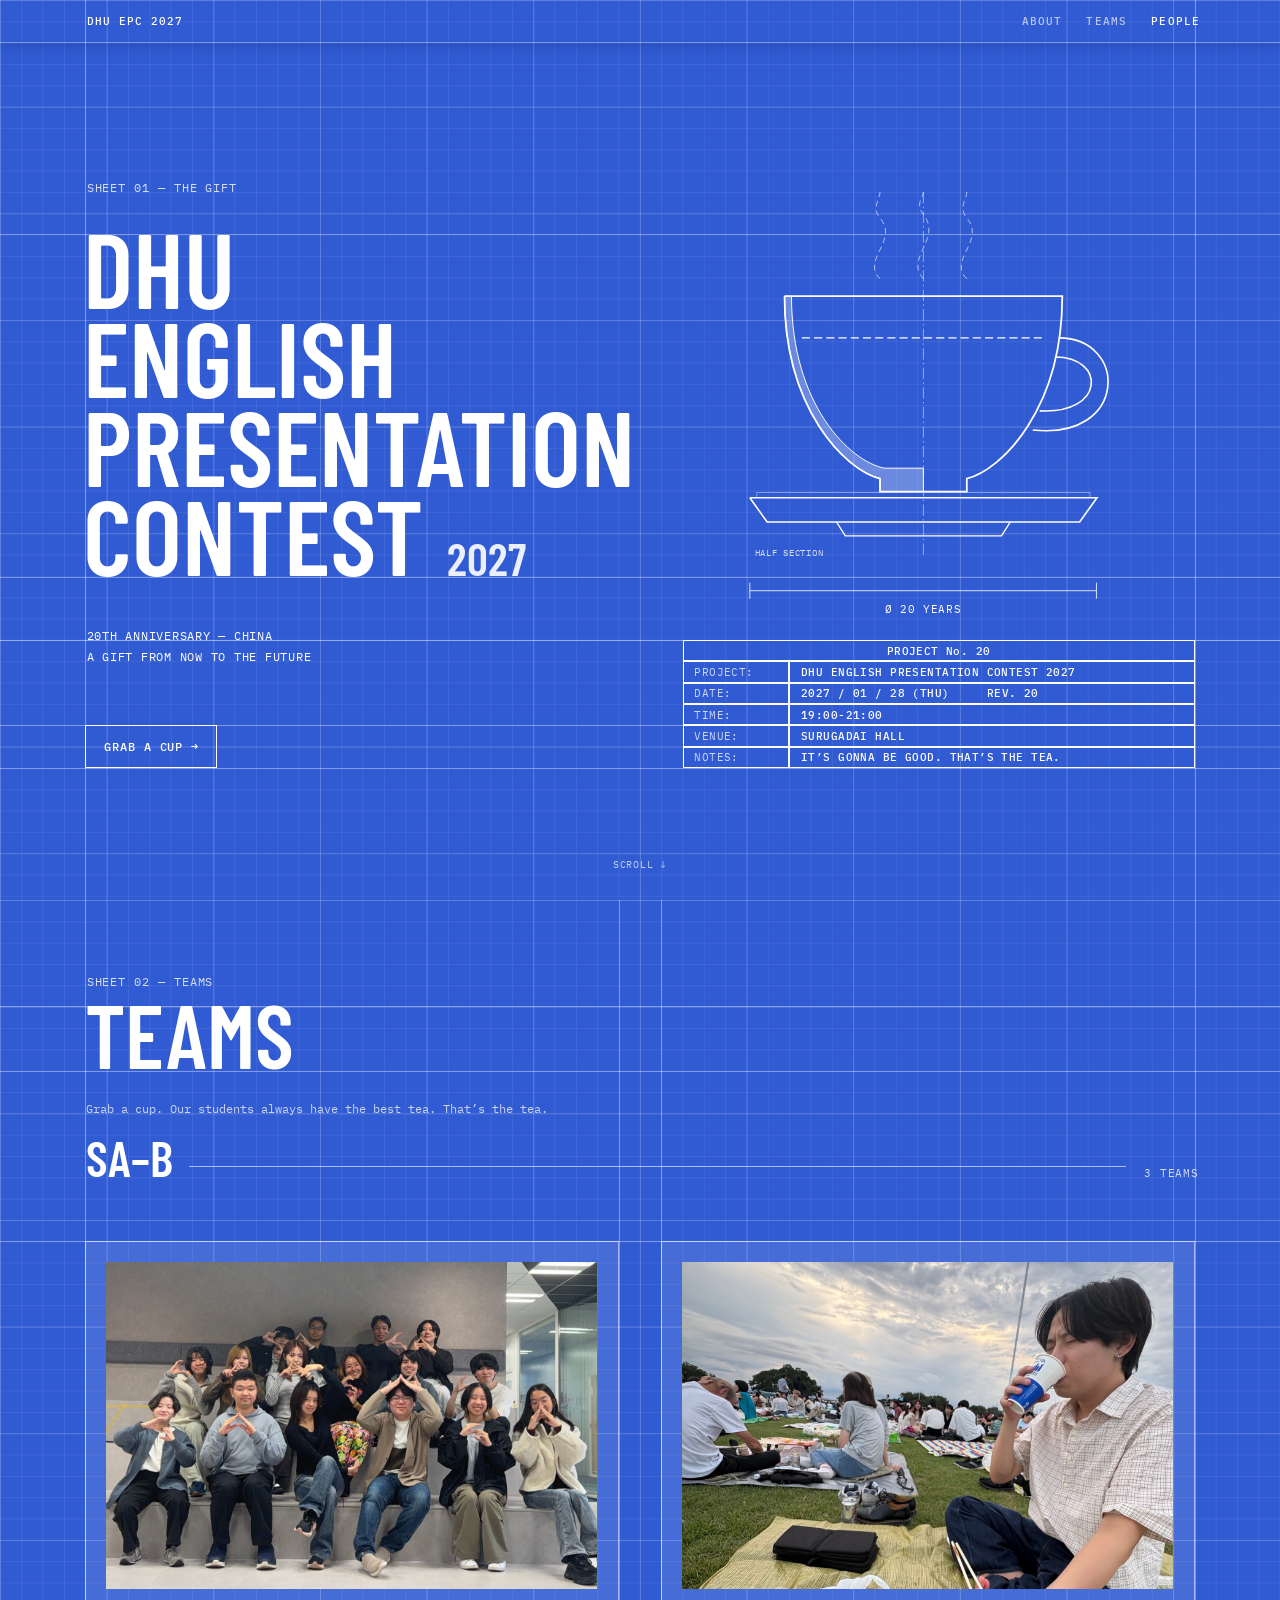
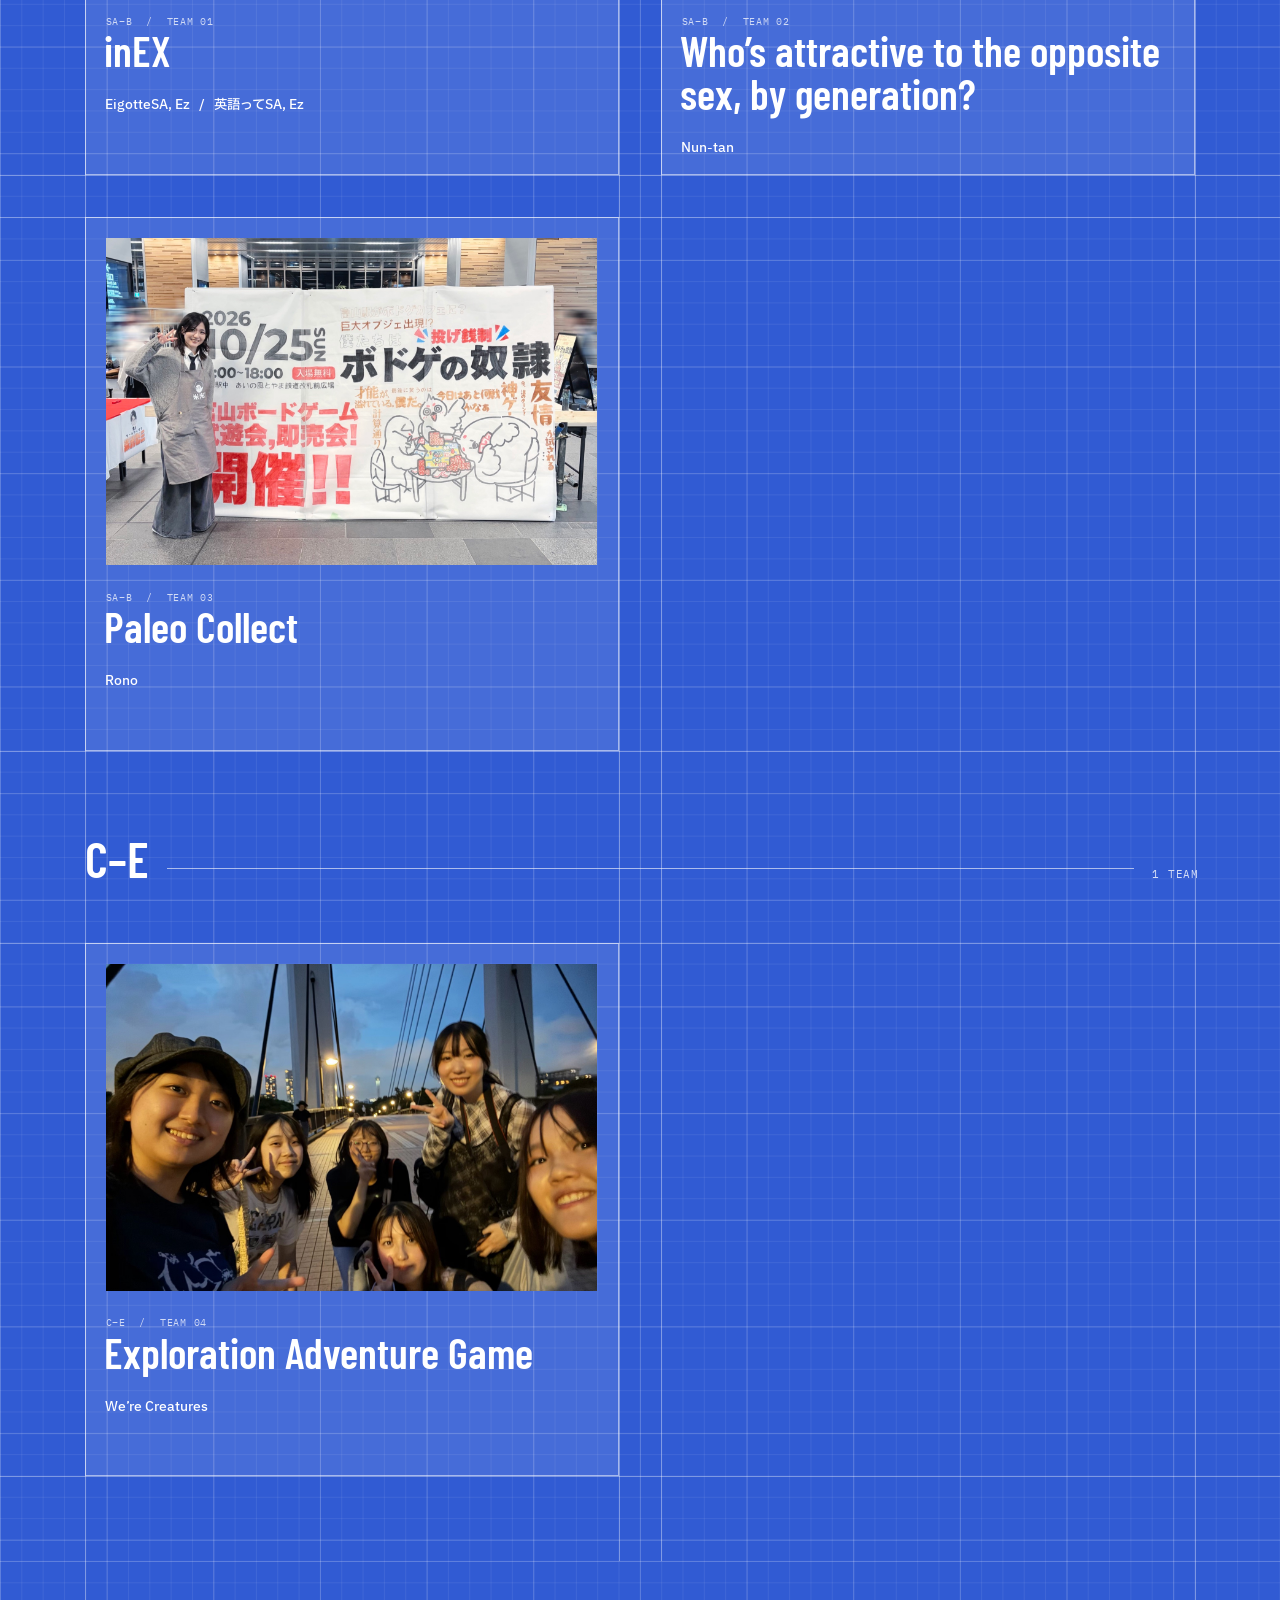
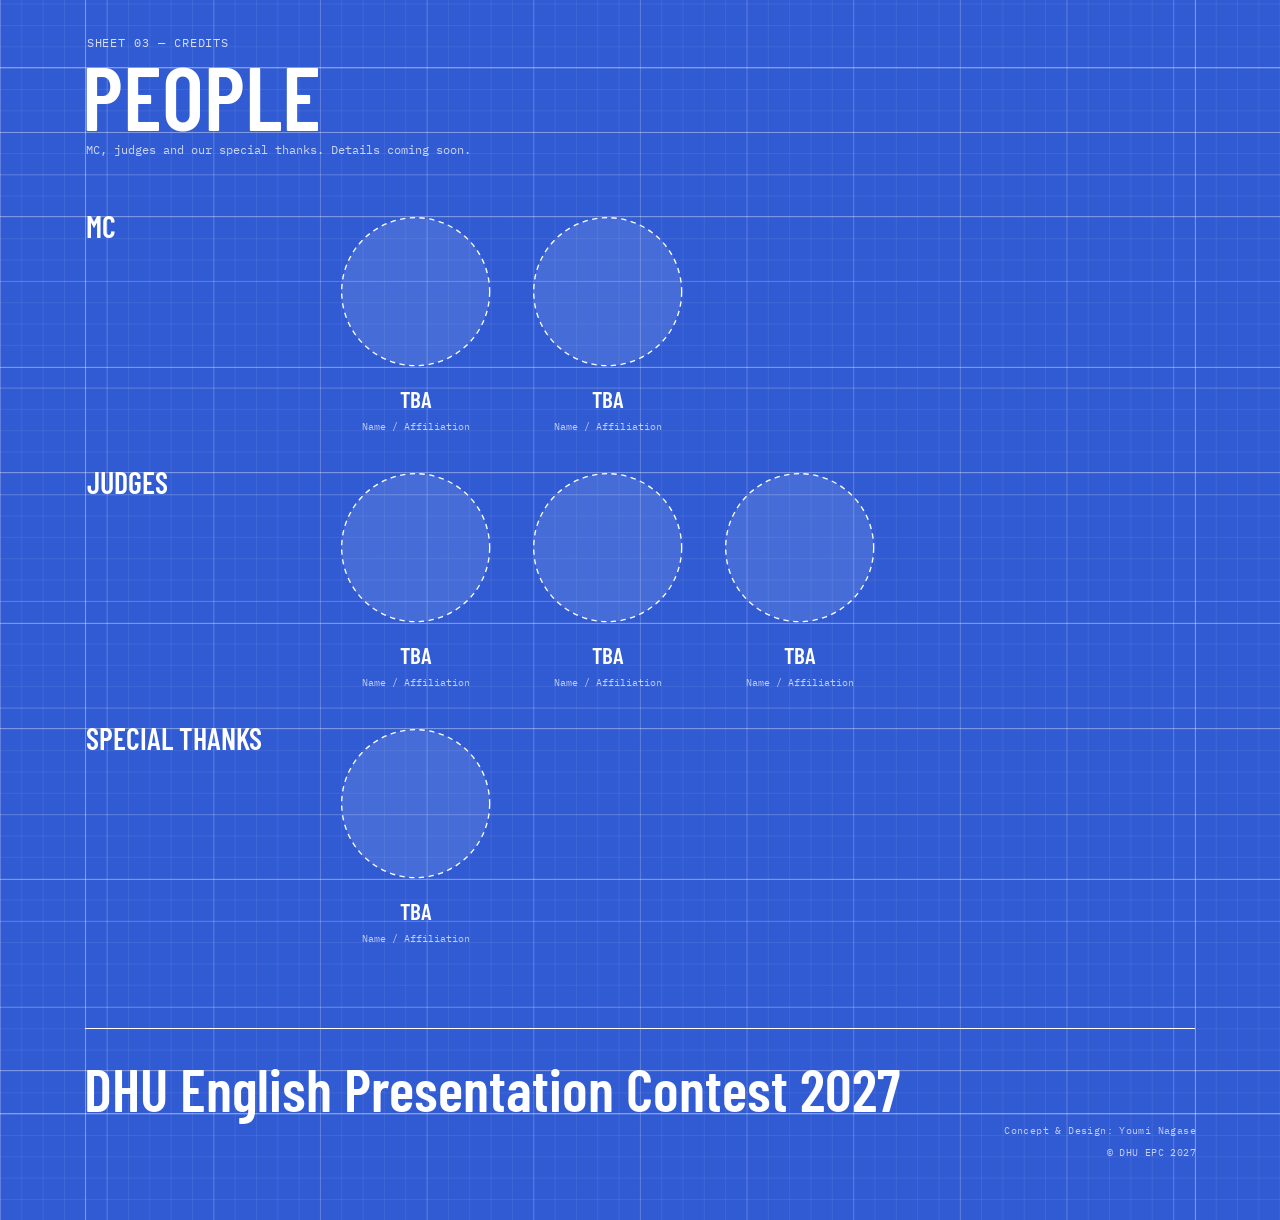
==== commit 5182a4e3: "Add event time (19:00-21:00) to hero table and About Co-Authored-By: Claude Opus 5.5 <noreply@anthro" ====
--- a/index.html
+++ b/index.html
@@ -38,7 +38,7 @@
 <header class="sheet hero" id="top"><div class="frame">
   <div class="gh" style="top:167px"></div>
   <div class="gh" style="top:553px"></div>
-  <div class="gh" style="top:648px"></div>
+  <div class="gh" style="top:624px"></div>
   <div class="gh" style="top:720px"></div>
   <div class="gh" style="top:768px"></div>
   <div class="gv" style="left:96px"></div>
@@ -72,6 +72,7 @@
     <div class="v head" data-decode data-delay="1.4" data-text="hero.table.head"></div>
     <div class="k" data-text="hero.table.projectLabel"></div><div class="v" data-decode data-delay="1.5" data-text="hero.table.project"></div>
     <div class="k" data-text="hero.table.dateLabel"></div><div class="v" style="white-space:pre" data-decode data-delay="1.5" data-text="hero.table.date"></div>
+    <div class="k" data-text="hero.table.timeLabel"></div><div class="v" data-decode data-delay="1.5" data-text="hero.table.time"></div>
     <div class="k" data-text="hero.table.venueLabel"></div><div class="v" data-decode data-delay="1.5" data-text="hero.table.venue"></div>
     <div class="k" data-text="hero.table.notesLabel"></div><div class="v" data-decode data-delay="1.5" data-text="hero.table.notes"></div>
   </div>
@@ -198,7 +199,7 @@
   <div class="gh" style="top:432px"></div>
   <div class="gh" style="top:480px"></div>
   <div class="gh" style="top:888px"></div>
-  <div class="gh" style="top:1008px"></div>
+  <div class="gh" style="top:1032px"></div>
   <div class="gv" style="left:27px"></div>
   <div class="gv" style="left:363px"></div>
   <p class="a mono label m-label" data-decode style="left:27.5px;top:84px" data-text="hero.sheet"></p>
@@ -224,6 +225,7 @@
     <div class="v head" data-decode data-delay="1.4" data-text="hero.table.head"></div>
     <div class="k" data-text="hero.table.projectLabel"></div><div class="v" data-decode data-delay="1.5" data-text="hero.table.project"></div>
     <div class="k" data-text="hero.table.dateLabel"></div><div class="v" style="white-space:pre" data-decode data-delay="1.5" data-text="hero.table.date"></div>
+    <div class="k" data-text="hero.table.timeLabel"></div><div class="v" data-decode data-delay="1.5" data-text="hero.table.time"></div>
     <div class="k" data-text="hero.table.venueLabel"></div><div class="v" data-decode data-delay="1.5" data-text="hero.table.venue"></div>
     <div class="k" data-text="hero.table.notesLabel"></div><div class="v" data-decode data-delay="1.5" data-text="hero.table.notes"></div>
   </div>
--- a/style.css
+++ b/style.css
@@ -136,7 +136,7 @@
 }
 .tblock .k { font-weight: 400; color: rgba(255,255,255,.75); }
 .tblock .v { font-weight: 500; }
-.tb-hero { left: 768px; top: 648px; grid-template-columns: 120px 456px; grid-template-rows: repeat(5, 24px); }
+.tb-hero { left: 768px; top: 624px; grid-template-columns: 120px 456px; grid-template-rows: repeat(6, 24px); }
 .tb-hero .head { grid-column: span 2; text-align: center; padding: 2px 0 0; }
 .tb-hero > div { padding: 2px 0 0 12px; font-size: 12px; line-height: 18px; }
 
@@ -327,7 +327,7 @@
 .m-label { font-size: 11px; line-height: 16px; }
 .m-title { font-size: 65.88px; line-height: 60.94px; } /* 3 lines: "DHU ENGLISH / PRESENTATION / CONTEST", cap top 120, baseline 288 */
 
-.tb-m { grid-template-columns: 72px 264px; grid-template-rows: repeat(5, 24px); }
+.tb-m { grid-template-columns: 72px 264px; grid-template-rows: repeat(6, 24px); }
 .tb-m > div { padding: 3.25px 0 0 8px; font-size: 10px; line-height: 15px; letter-spacing: 0; }
 .tb-m .head { grid-column: span 2; text-align: center; padding-left: 0; }
 
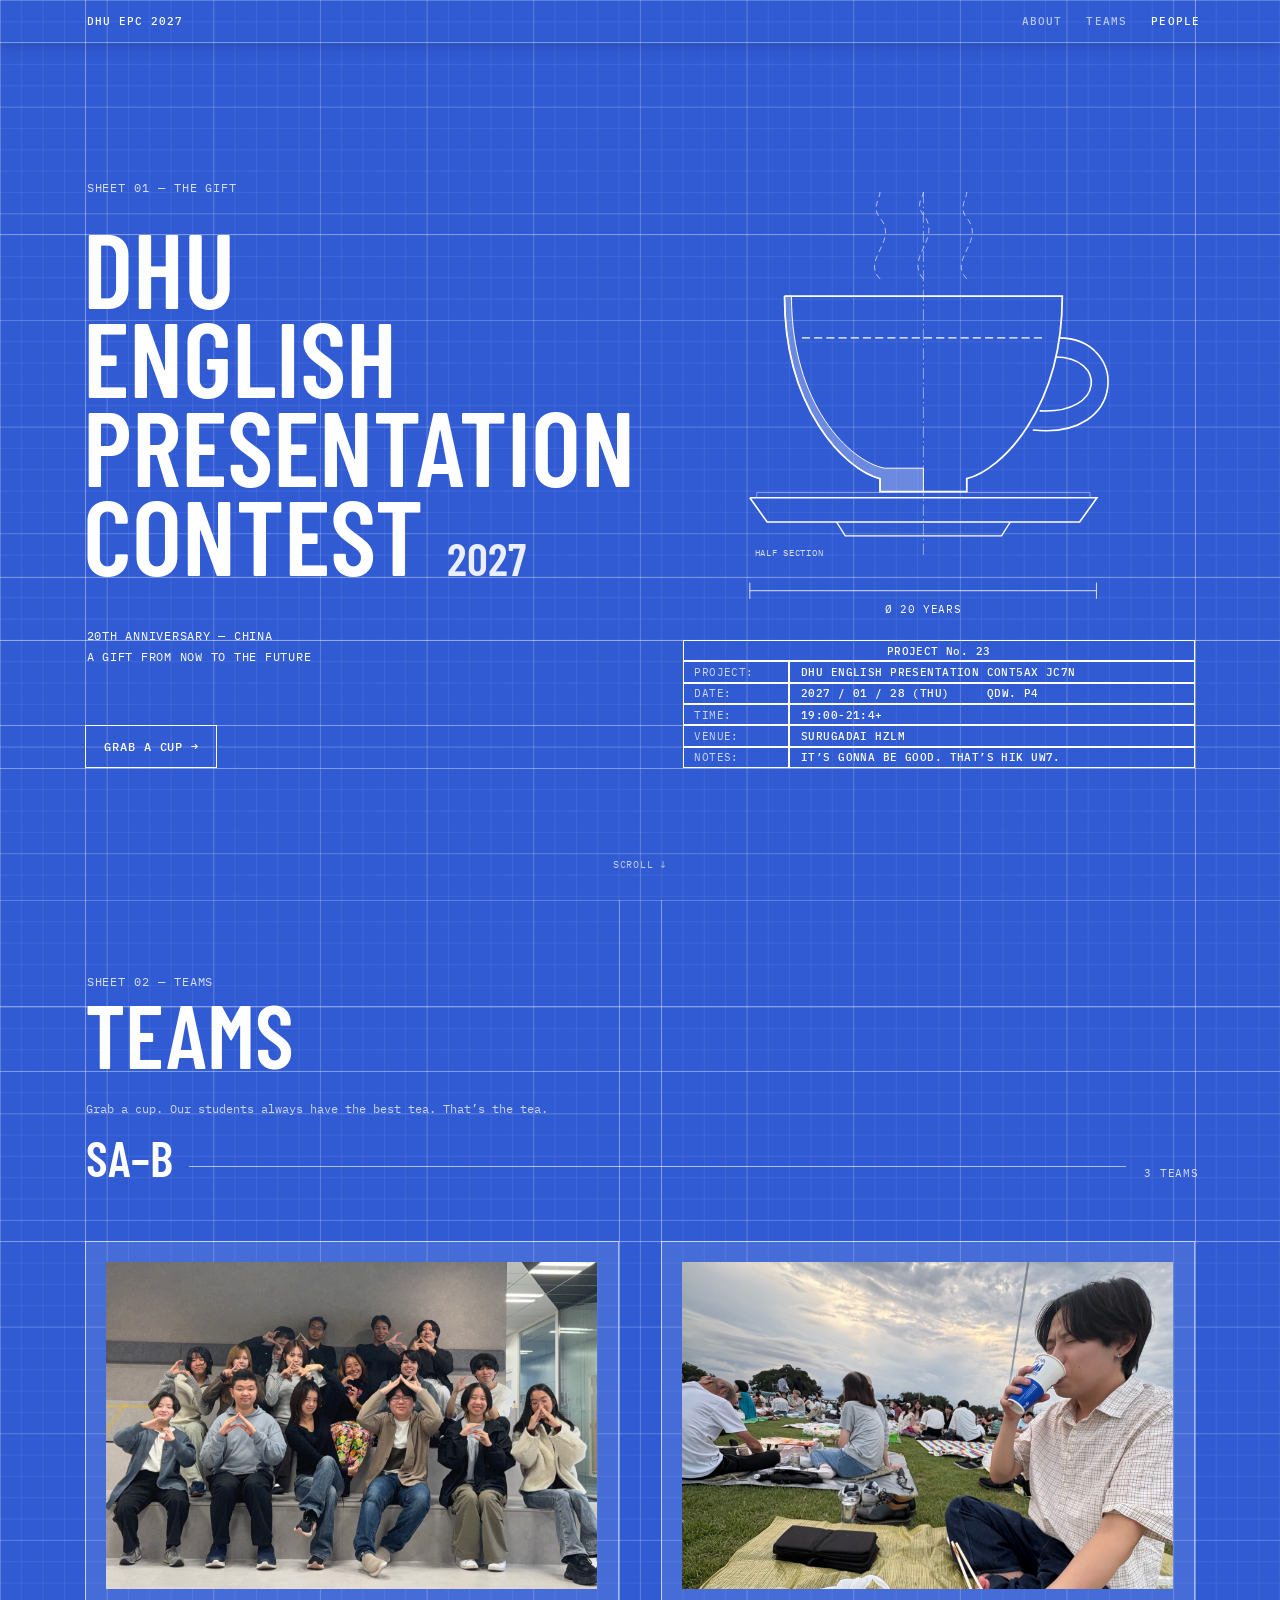
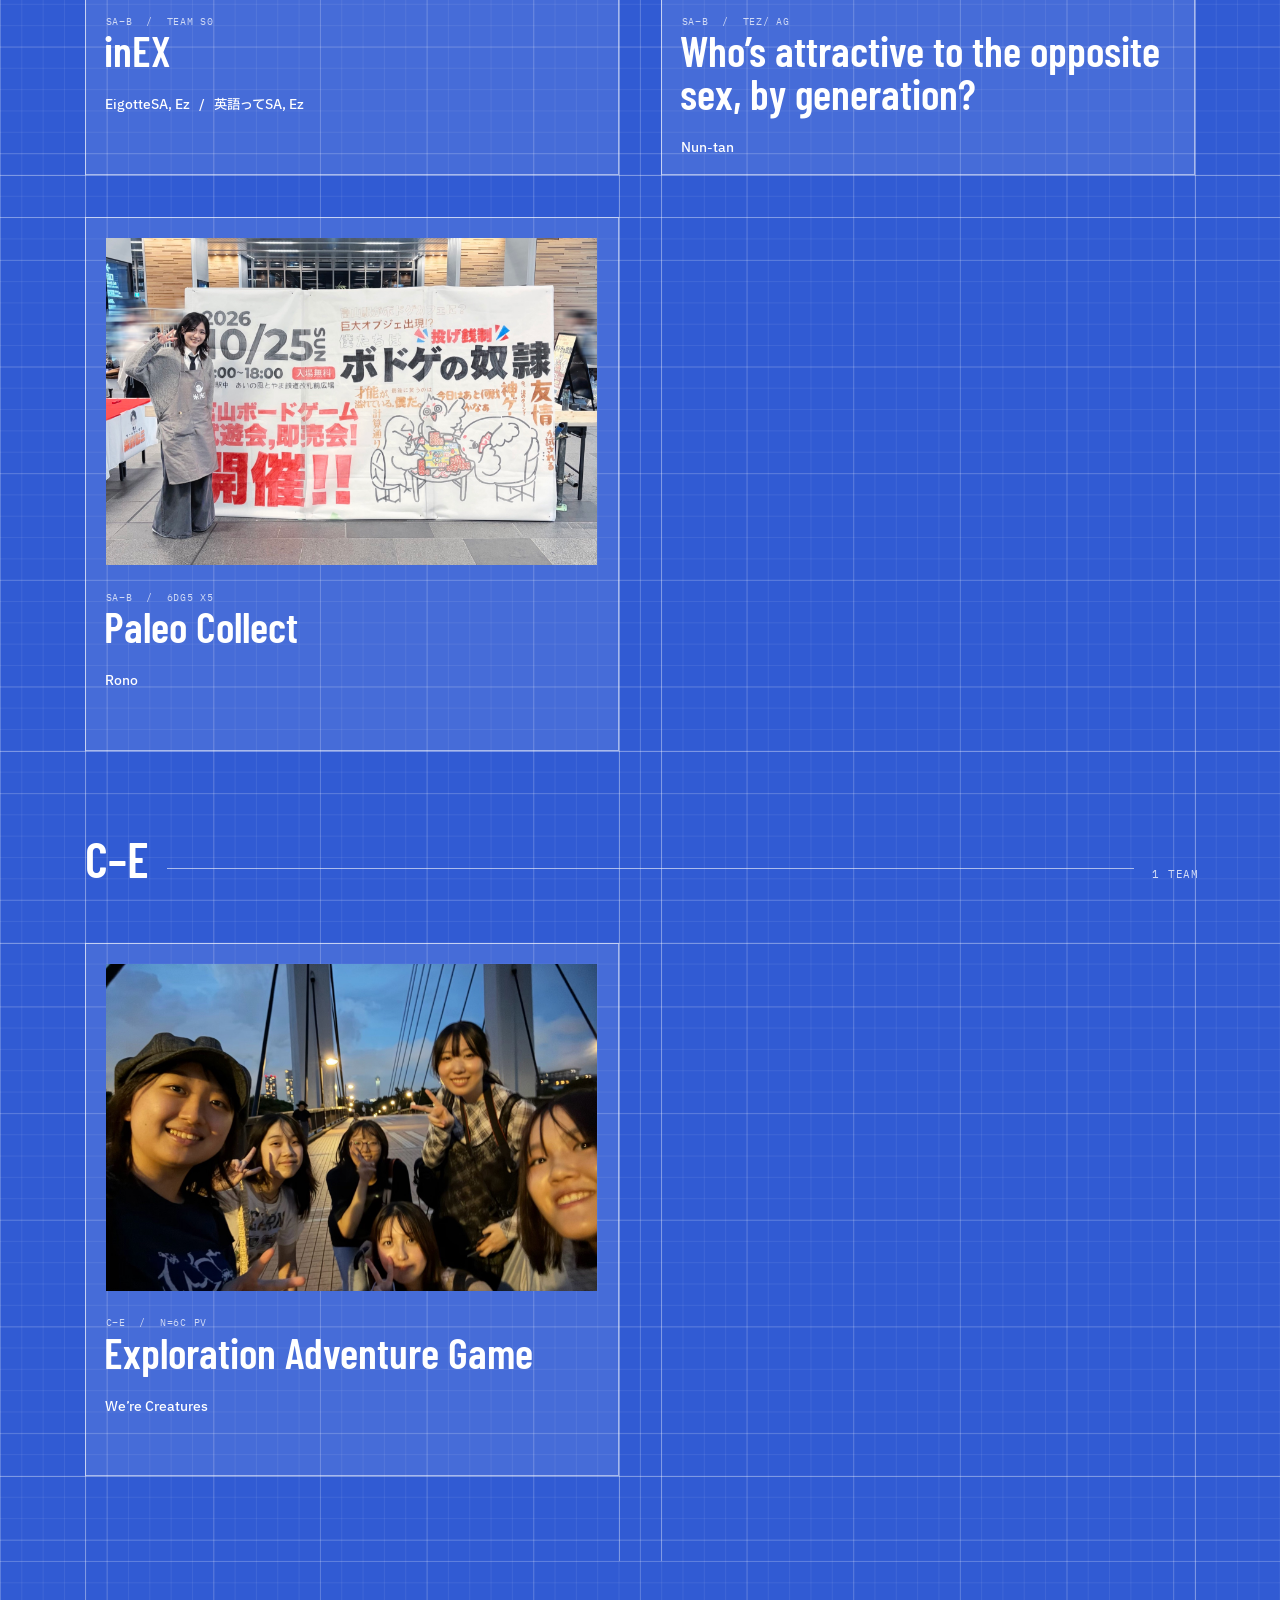
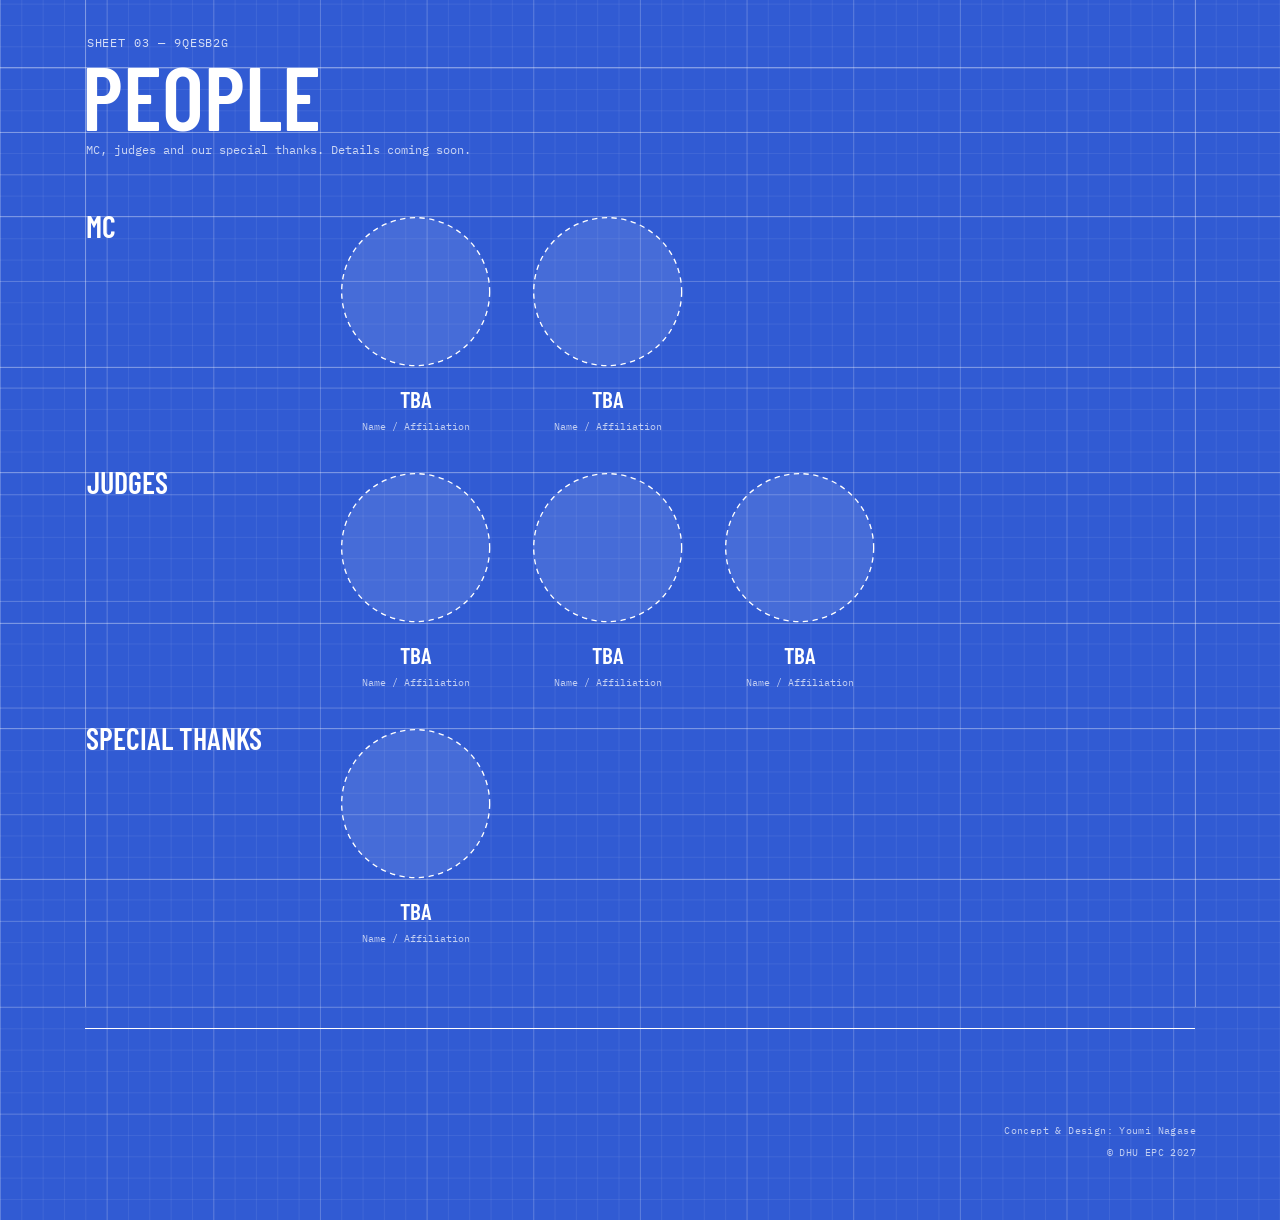
==== commit 26c137d2: "Update hero CTA link to point to About page" ====
--- a/index.html
+++ b/index.html
@@ -50,7 +50,7 @@
   <p class="a bc rv" style="--d:.8s;left:502.5px;top:500.2px;font-size:52px;line-height:62px;color:rgba(255,255,255,.9)" data-text="hero.year"></p>
   <p class="a mono rv" style="--d:.9s;left:97.57px;top:606.83px;font-size:14px;line-height:24px;letter-spacing:.06em" data-text="hero.tagline"></p>
 
-  <a class="cta mono-m rv" style="--d:1.0s" href="#teams"><span data-text="hero.cta"></span></a>
+  <a class="cta mono-m rv" style="--d:1.0s" href="about.html"><span data-text="hero.cta"></span></a>
 
 
   <svg class="a cup" viewBox="0 0 546 520" width="499.8" height="476" style="left:788.72px;top:120px" role="img" aria-label="Blueprint of a teacup and saucer, half section" fill="none" stroke="#fff">
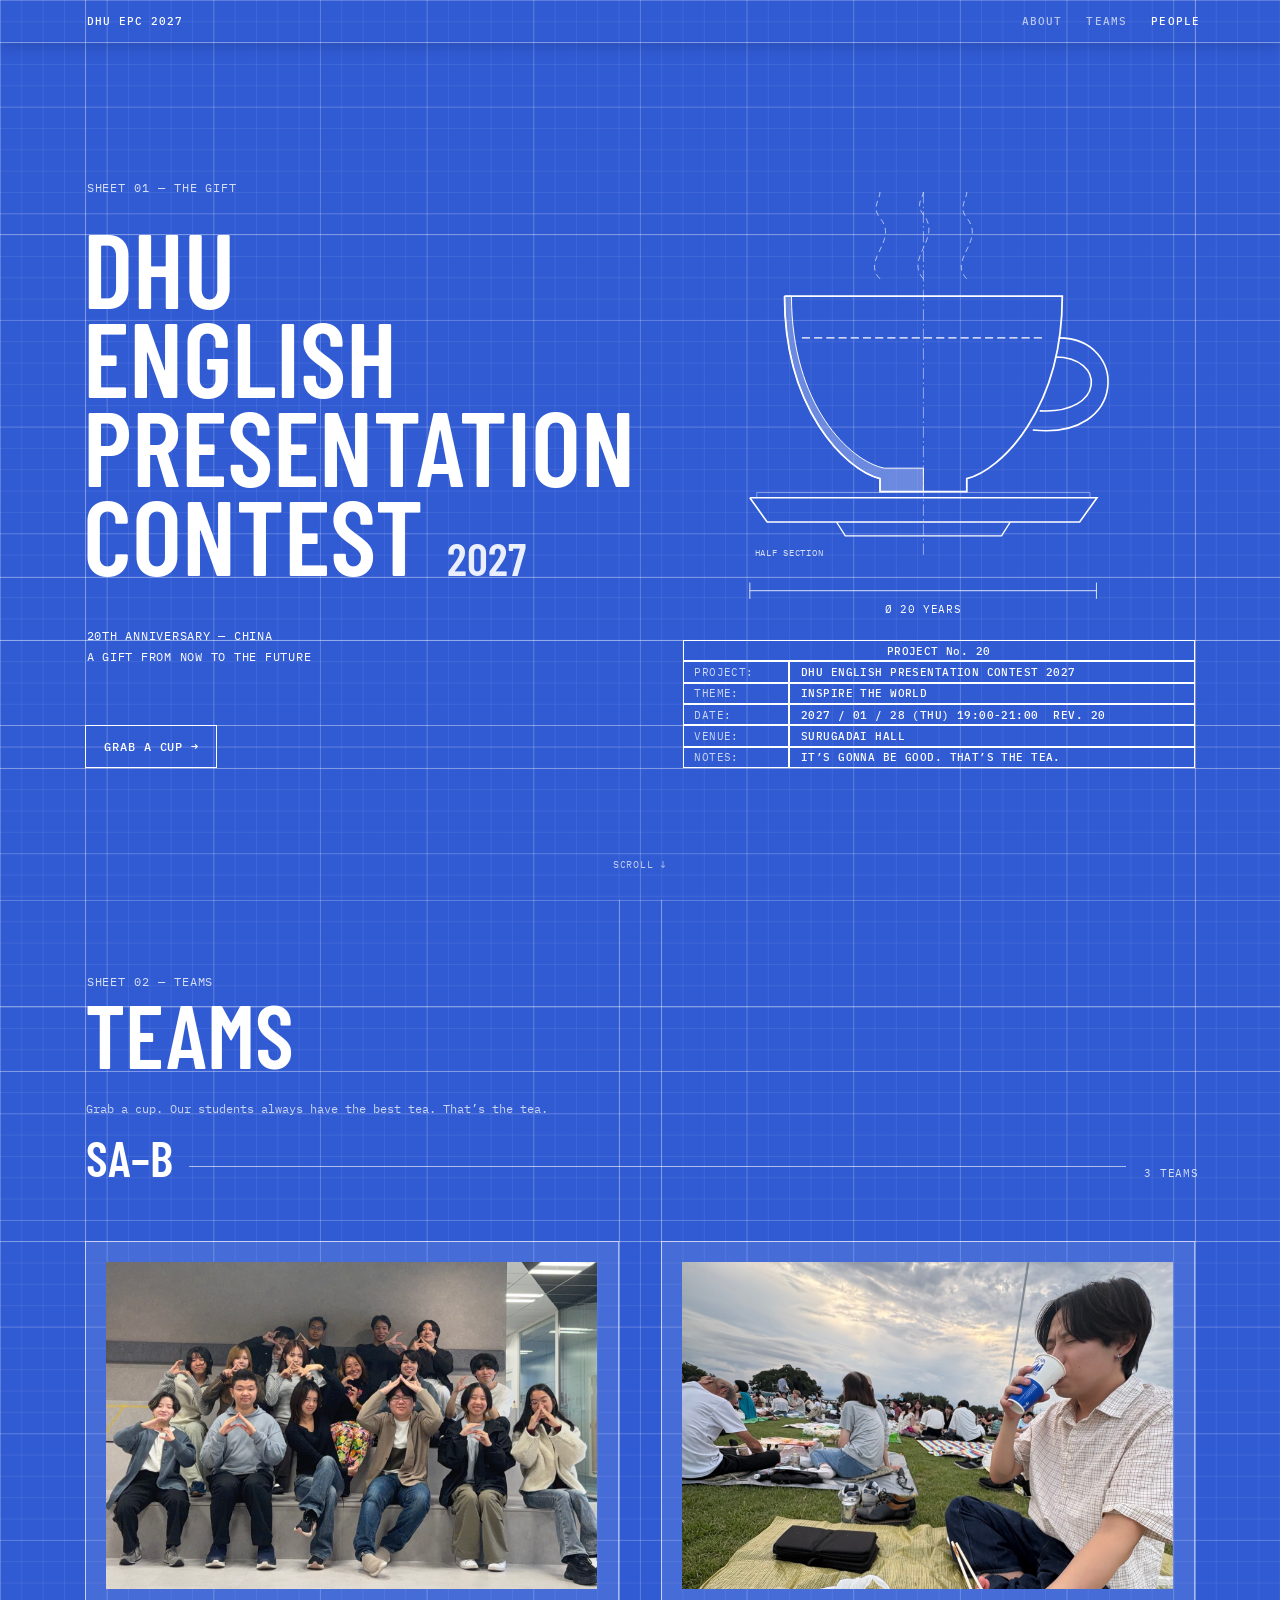
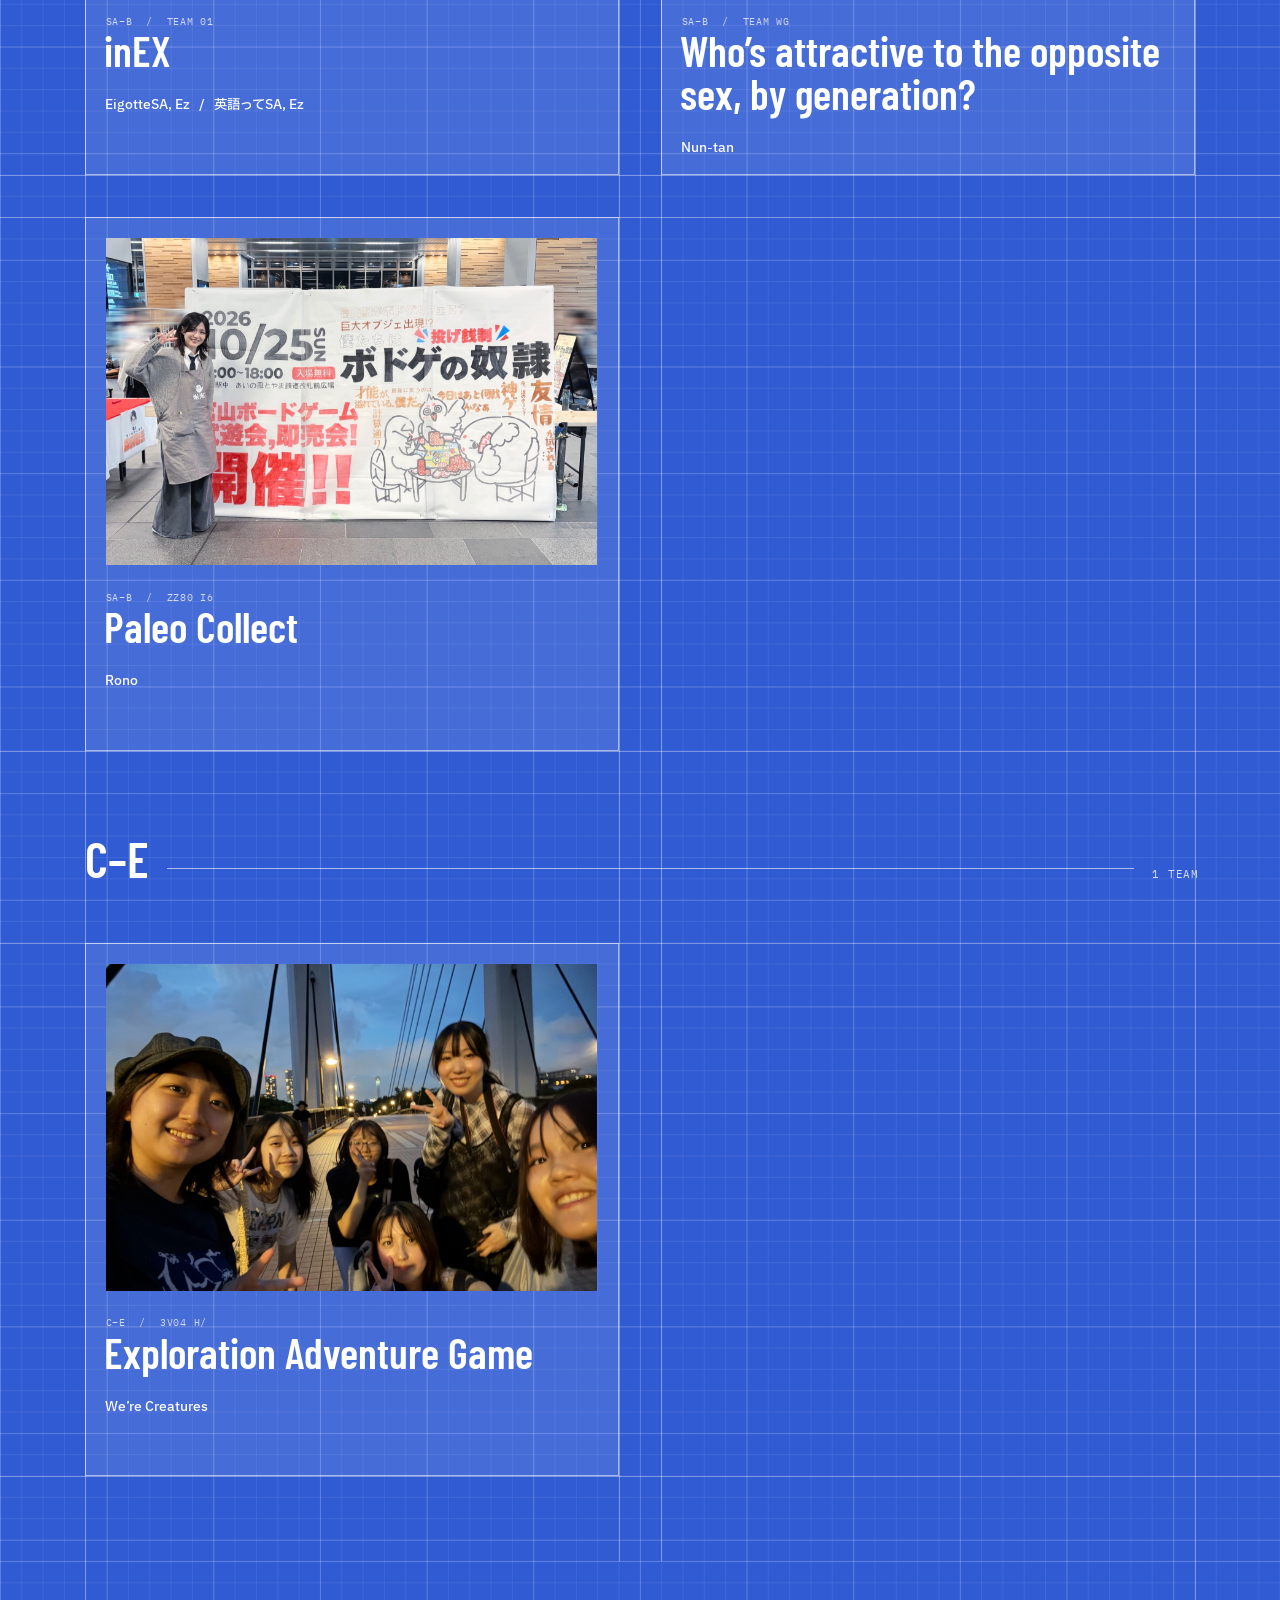
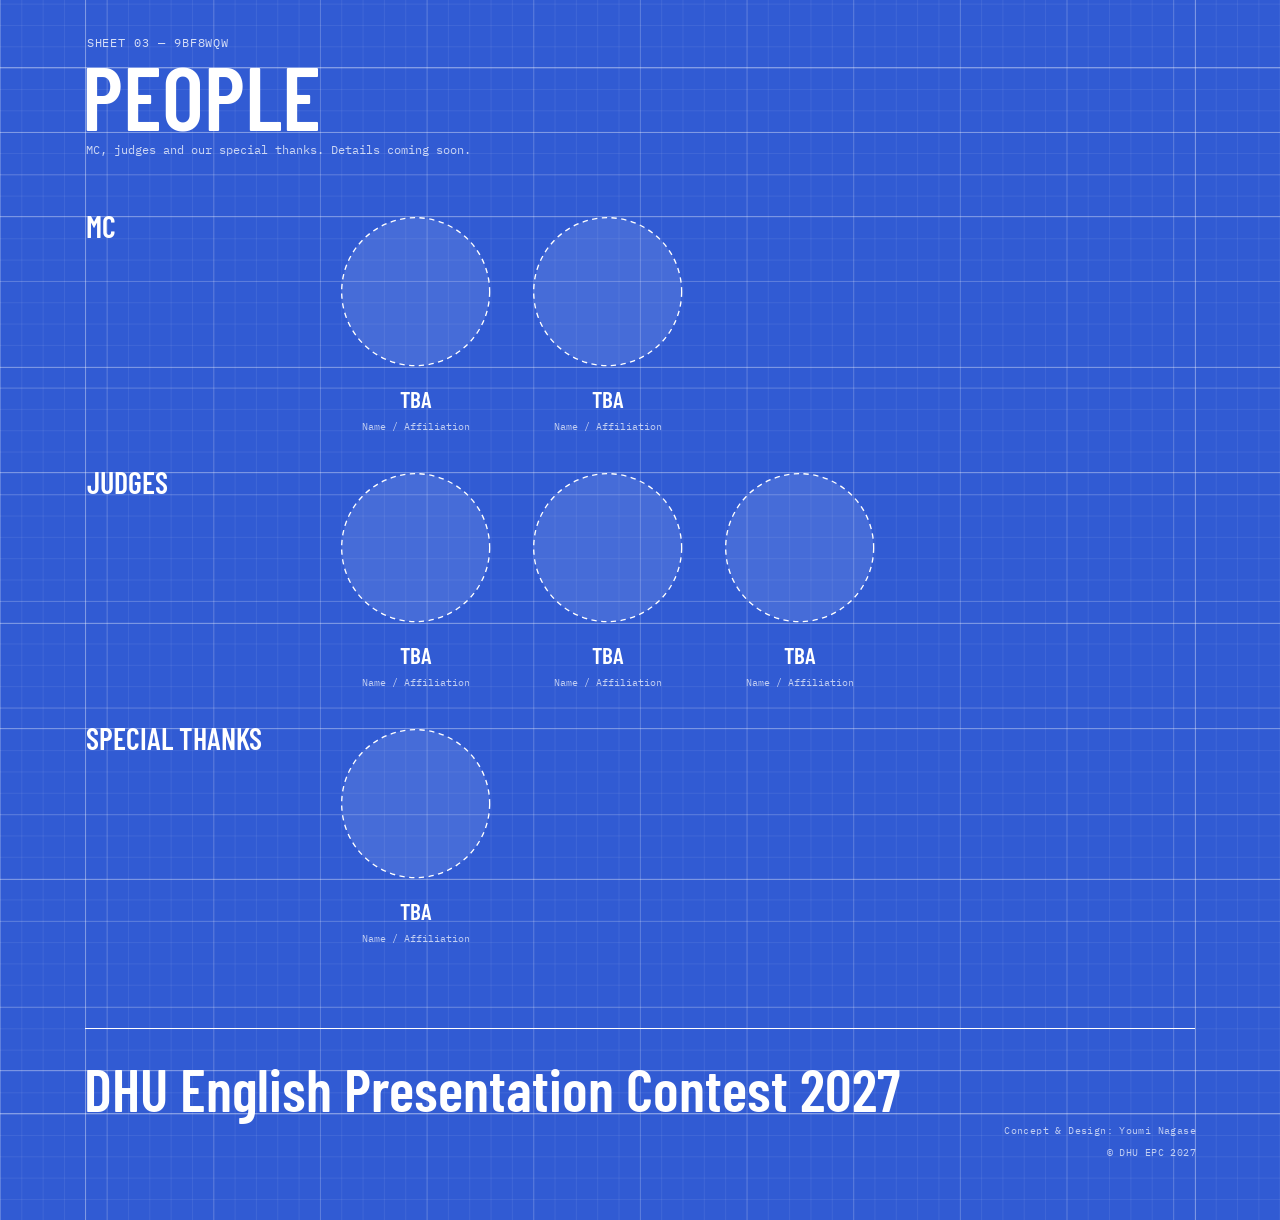
==== commit 584e6552: "Add contest theme "Inspire the World" - Add THEME row to hero and About event tables - Merge DATE an" ====
--- a/index.html
+++ b/index.html
@@ -71,8 +71,8 @@
   <div class="tblock tb-hero rv" style="--d:1.3s">
     <div class="v head" data-decode data-delay="1.4" data-text="hero.table.head"></div>
     <div class="k" data-text="hero.table.projectLabel"></div><div class="v" data-decode data-delay="1.5" data-text="hero.table.project"></div>
+    <div class="k" data-text="hero.table.themeLabel"></div><div class="v" data-decode data-delay="1.5" data-text="hero.table.theme"></div>
     <div class="k" data-text="hero.table.dateLabel"></div><div class="v" style="white-space:pre" data-decode data-delay="1.5" data-text="hero.table.date"></div>
-    <div class="k" data-text="hero.table.timeLabel"></div><div class="v" data-decode data-delay="1.5" data-text="hero.table.time"></div>
     <div class="k" data-text="hero.table.venueLabel"></div><div class="v" data-decode data-delay="1.5" data-text="hero.table.venue"></div>
     <div class="k" data-text="hero.table.notesLabel"></div><div class="v" data-decode data-delay="1.5" data-text="hero.table.notes"></div>
   </div>
@@ -224,8 +224,8 @@
   <div class="tblock tb-m rv" style="--d:1.3s;left:27px;top:888px">
     <div class="v head" data-decode data-delay="1.4" data-text="hero.table.head"></div>
     <div class="k" data-text="hero.table.projectLabel"></div><div class="v" data-decode data-delay="1.5" data-text="hero.table.project"></div>
+    <div class="k" data-text="hero.table.themeLabel"></div><div class="v" data-decode data-delay="1.5" data-text="hero.table.theme"></div>
     <div class="k" data-text="hero.table.dateLabel"></div><div class="v" style="white-space:pre" data-decode data-delay="1.5" data-text="hero.table.date"></div>
-    <div class="k" data-text="hero.table.timeLabel"></div><div class="v" data-decode data-delay="1.5" data-text="hero.table.time"></div>
     <div class="k" data-text="hero.table.venueLabel"></div><div class="v" data-decode data-delay="1.5" data-text="hero.table.venue"></div>
     <div class="k" data-text="hero.table.notesLabel"></div><div class="v" data-decode data-delay="1.5" data-text="hero.table.notes"></div>
   </div>
